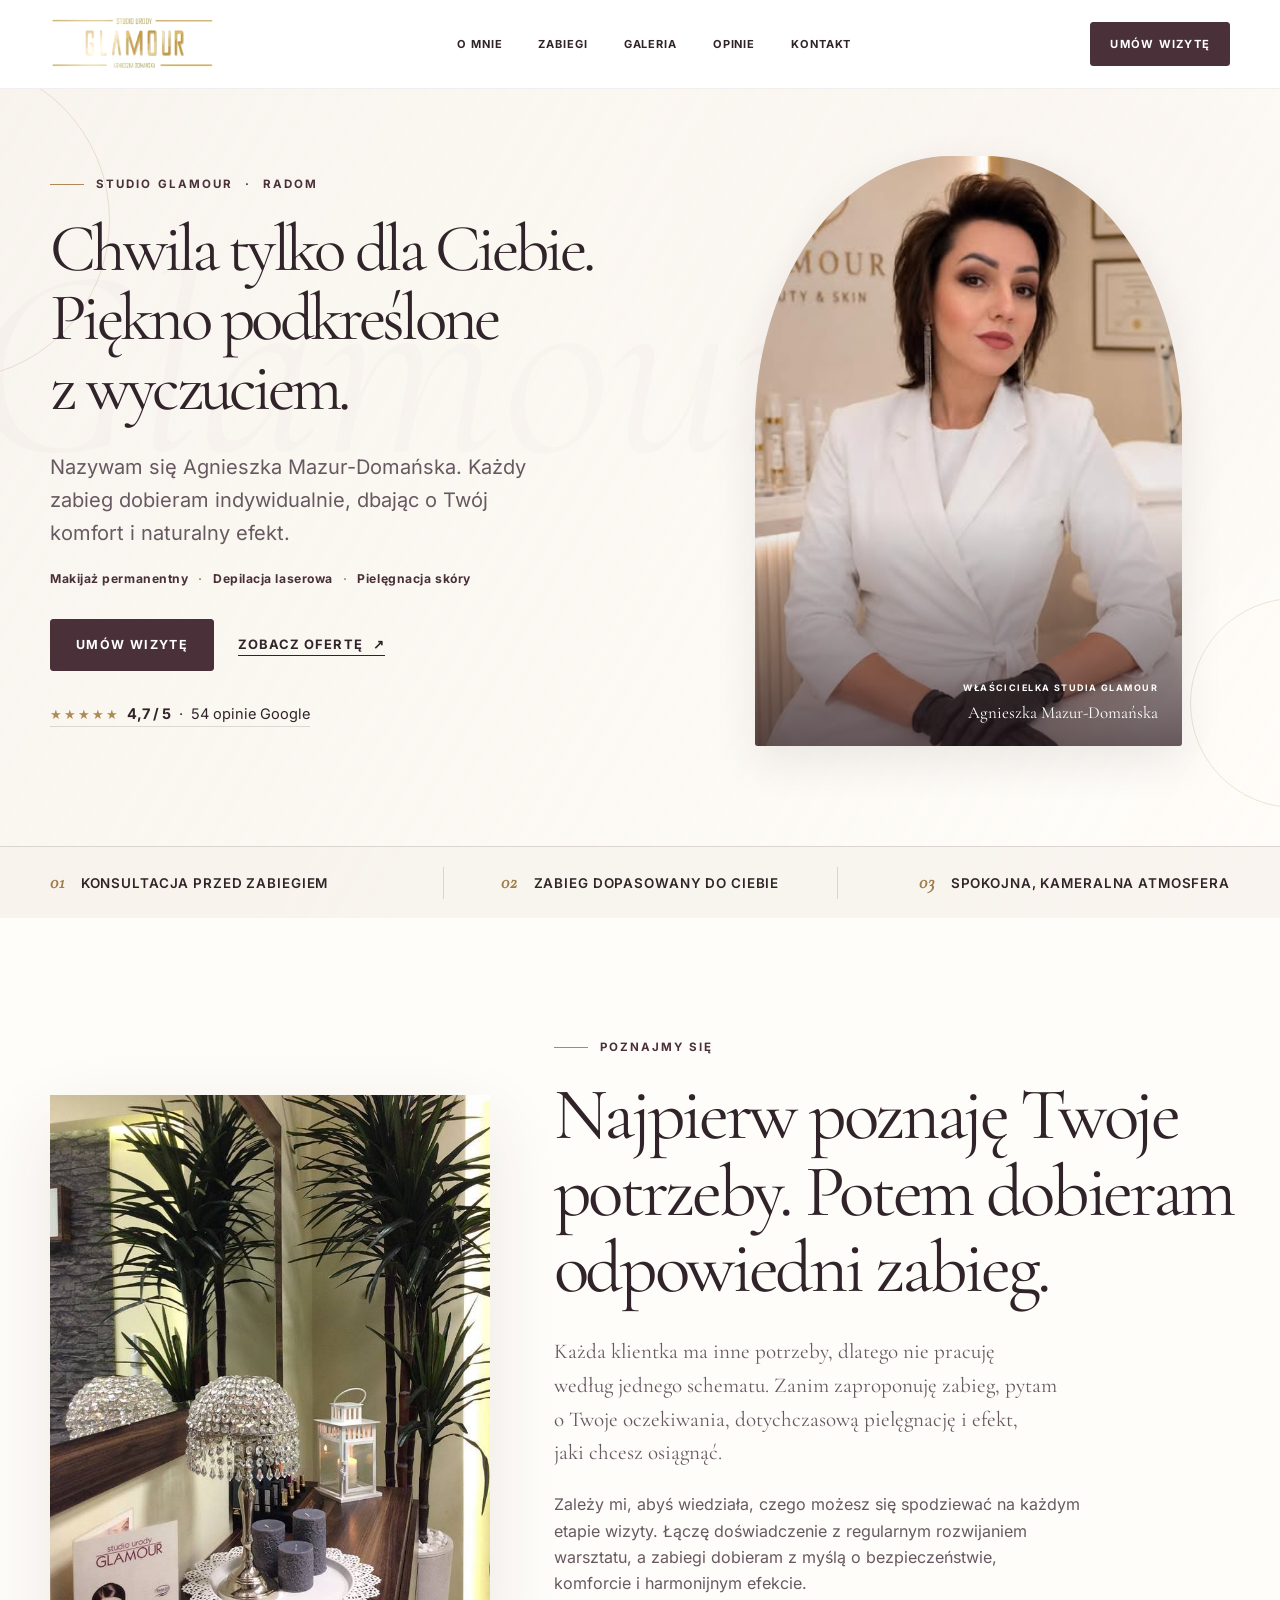
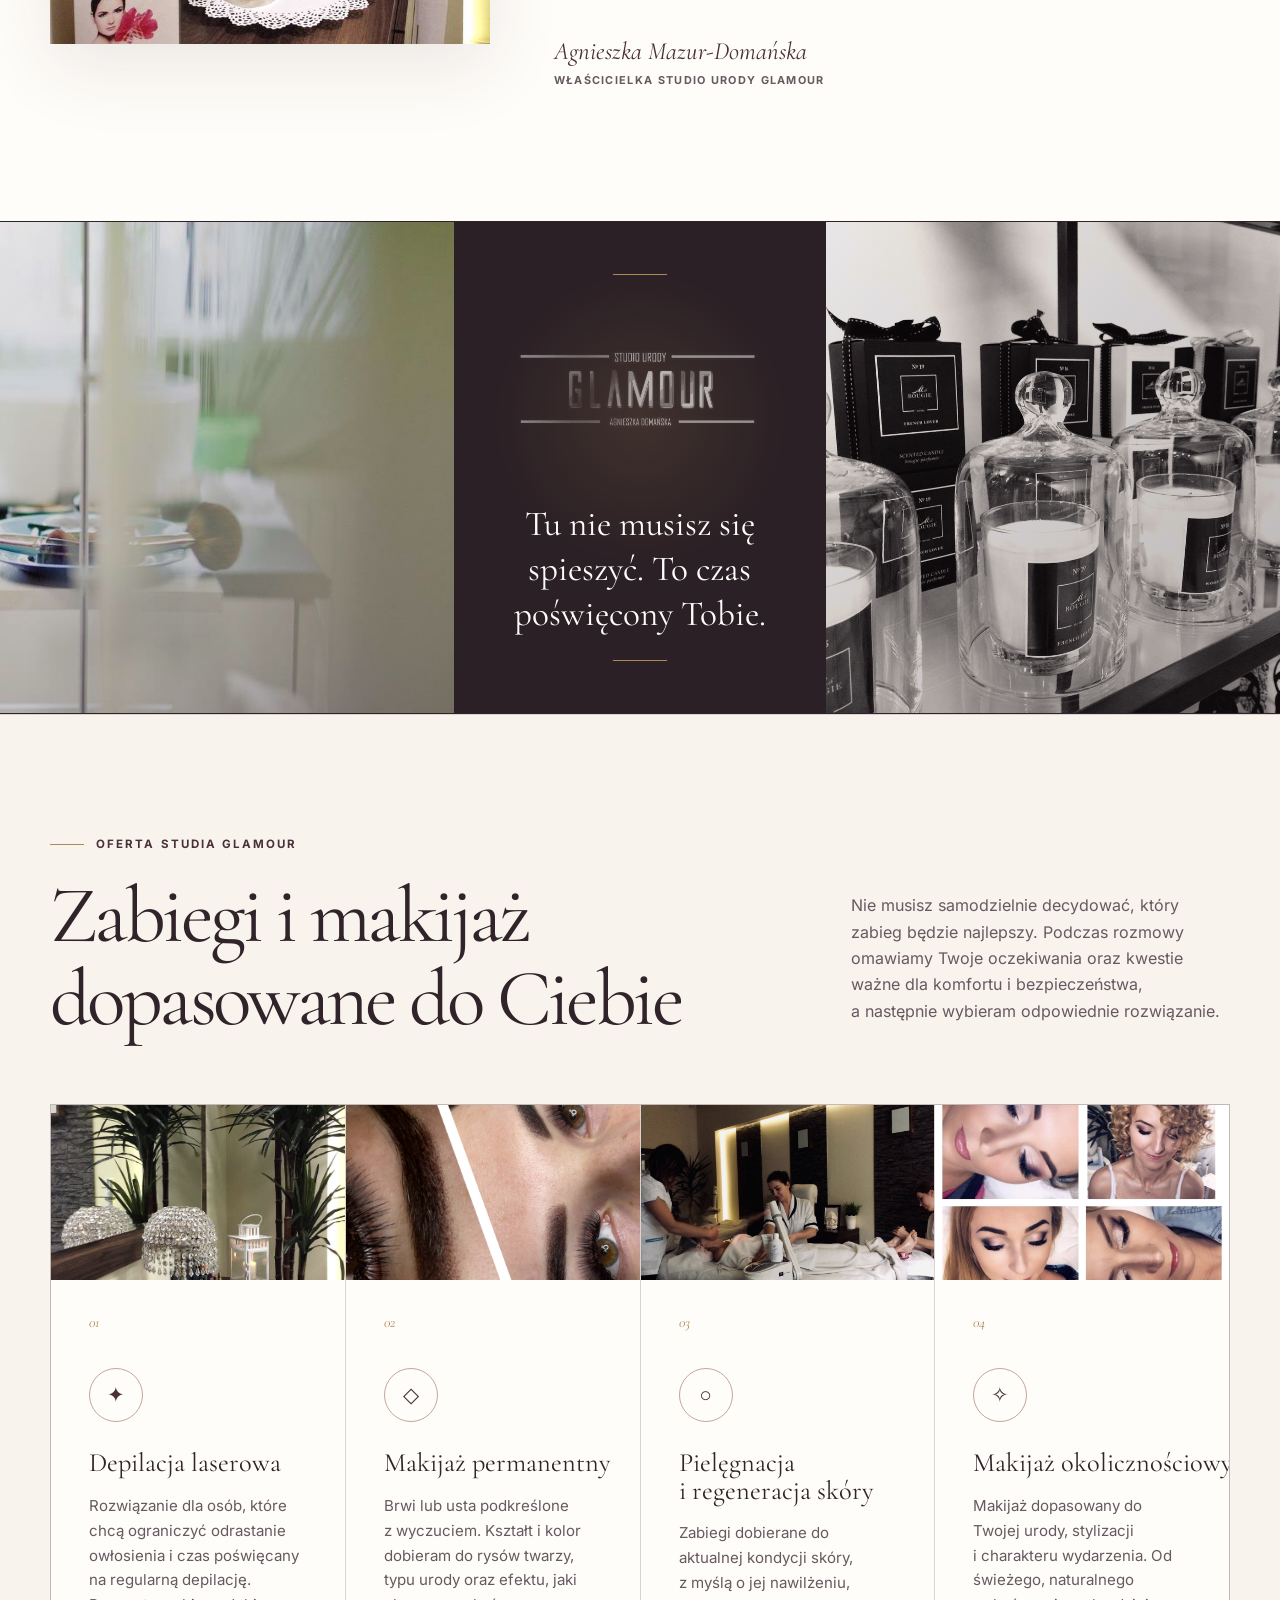
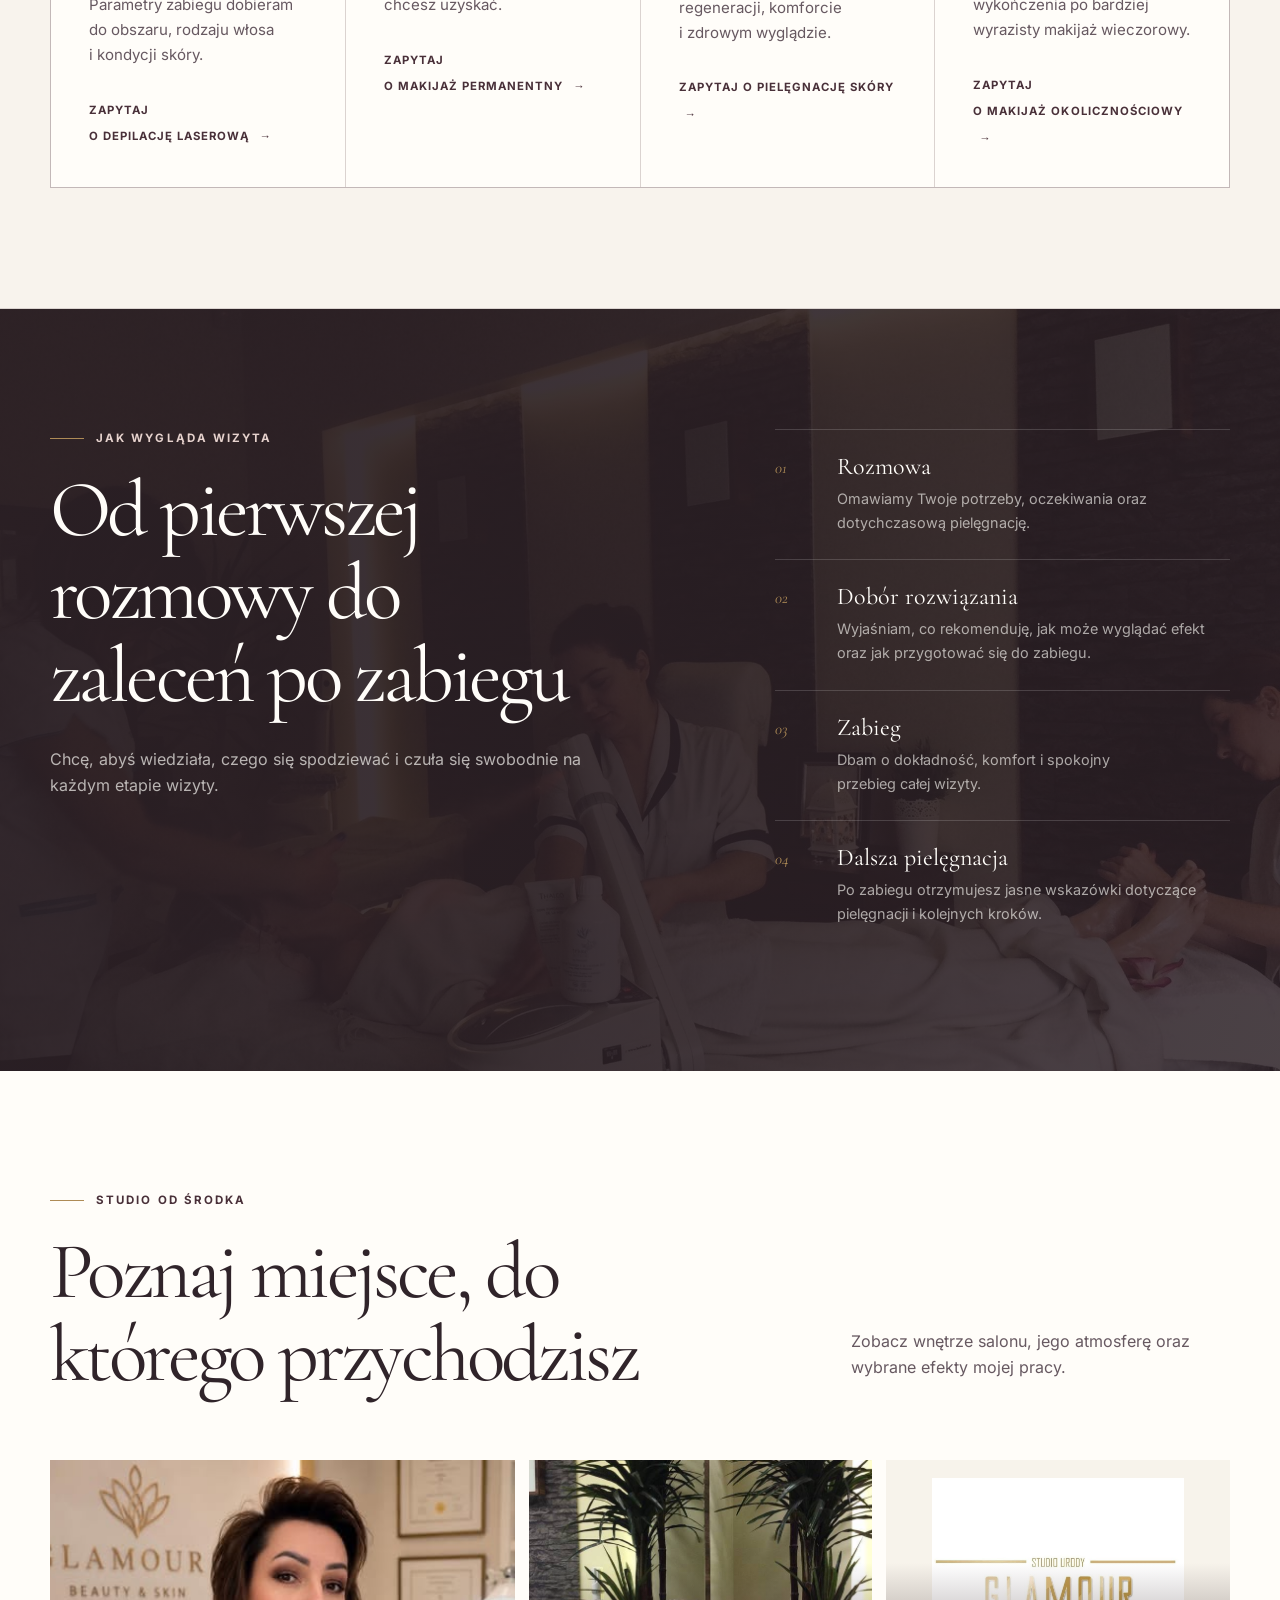
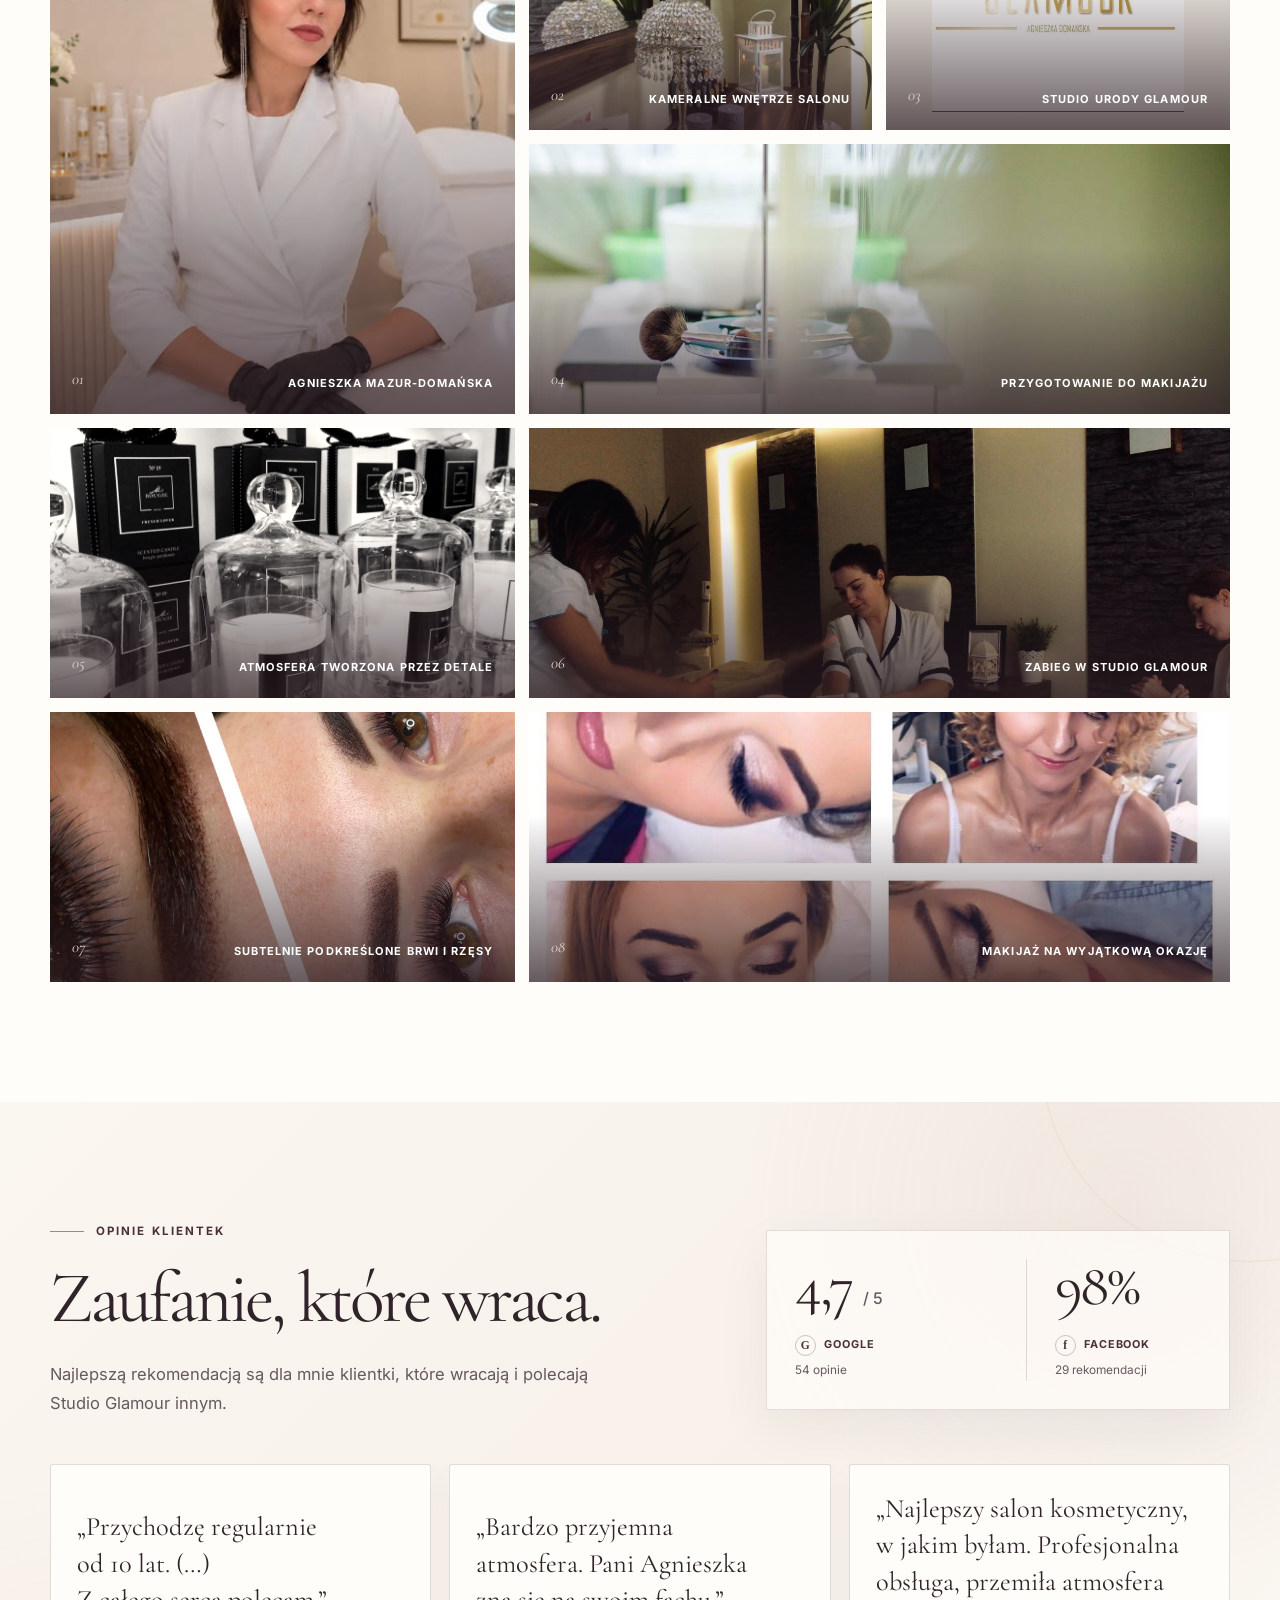
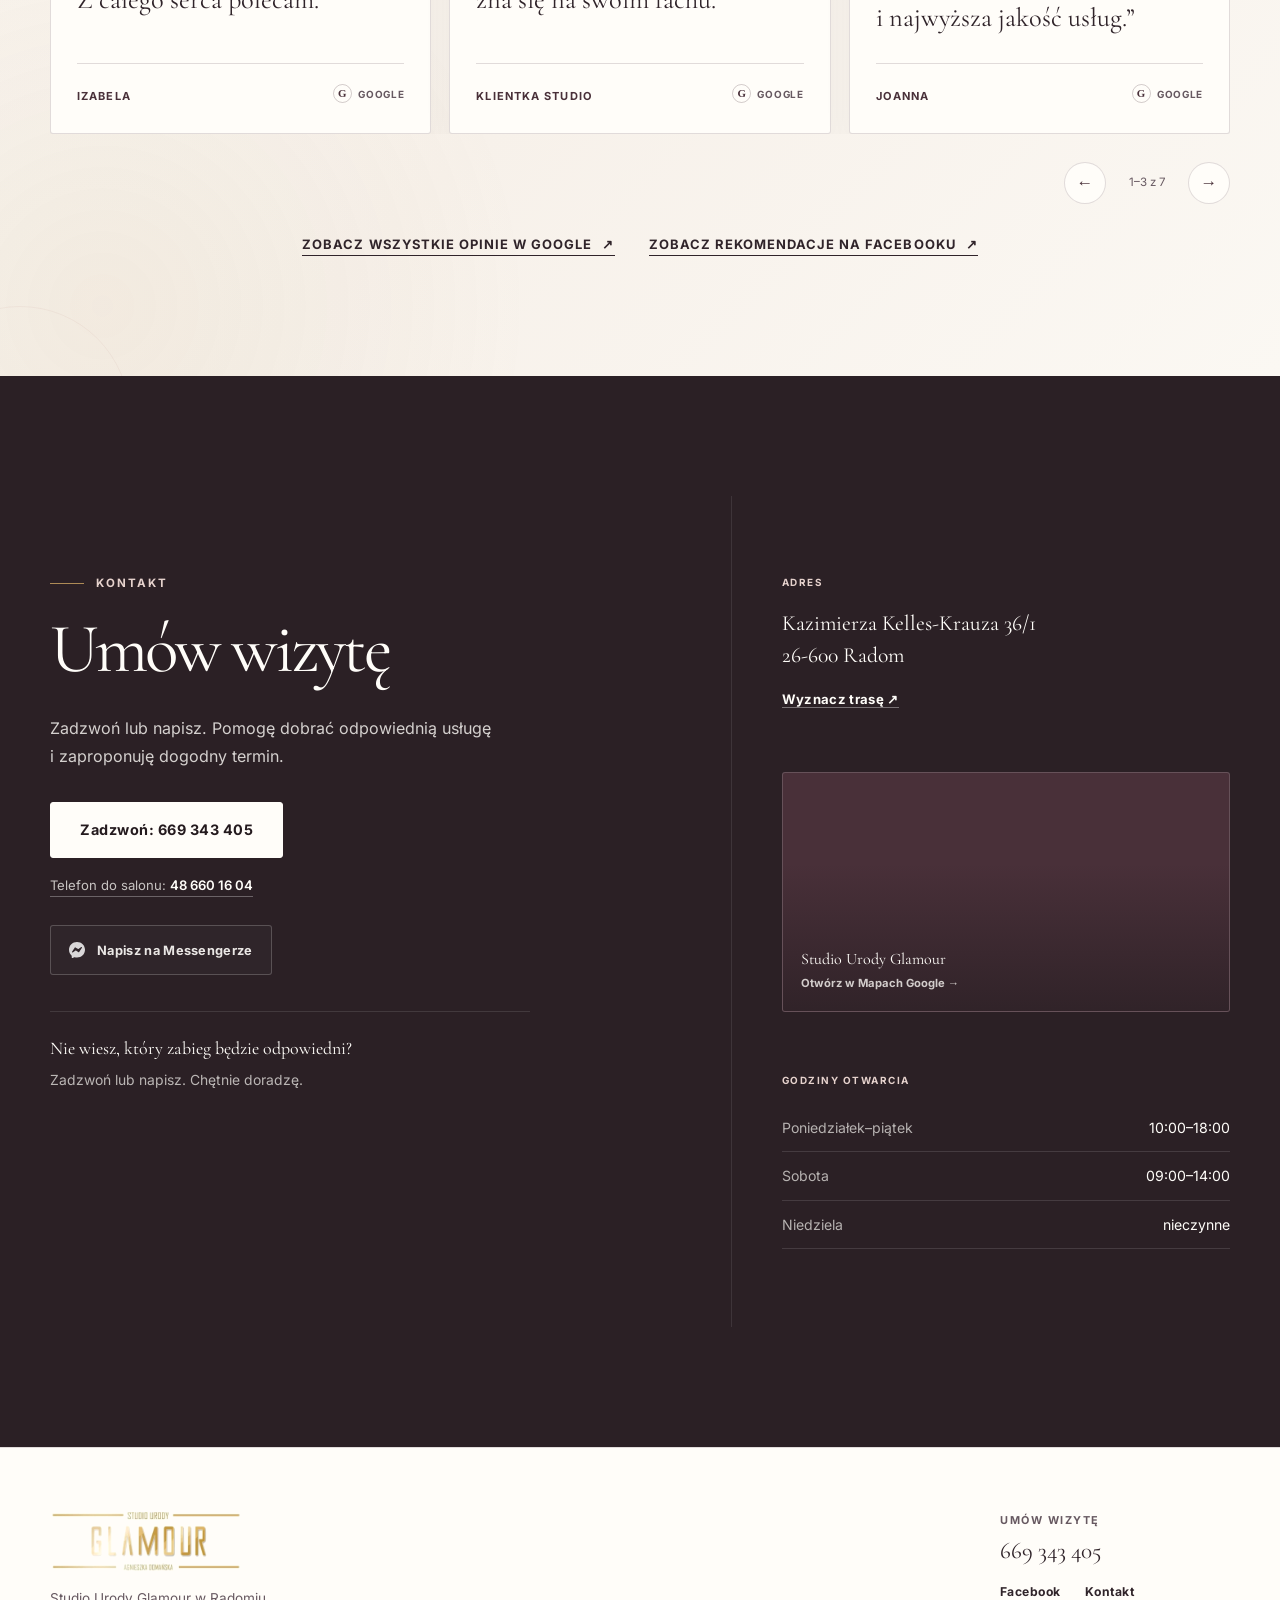
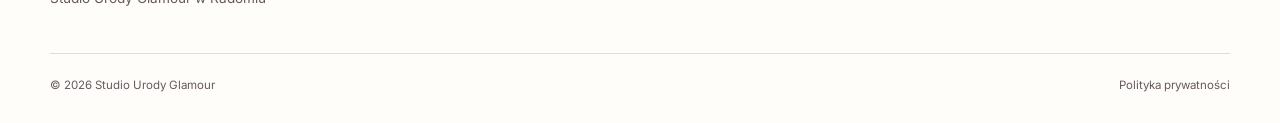
==== index.html @ 035efa6b "Polish hero strip typography" ====
<!DOCTYPE html>
<html lang="pl">
  <head>
    <meta charset="utf-8">
    <meta name="viewport" content="width=device-width, initial-scale=1">
    <meta name="robots" content="noindex, nofollow, noarchive">
    <meta name="theme-color" content="#2f2329">
    <meta
      name="description"
      content="Studio Urody Glamour w Radomiu. Makijaż permanentny, depilacja laserowa, pielęgnacja skóry i makijaż okolicznościowy. Zadzwoń i umów wizytę."
    >
    <meta property="og:type" content="website">
    <meta property="og:locale" content="pl_PL">
    <meta property="og:title" content="Studio Urody Glamour Radom | Agnieszka Mazur-Domańska">
    <meta
      property="og:description"
      content="Studio Urody Glamour w Radomiu. Zabiegi i makijaż dopasowane do Ciebie."
    >
    <title>Studio Urody Glamour Radom | Agnieszka Mazur-Domańska</title>
    <link rel="stylesheet" href="styles.css?v=20260721-18">
    <link rel="manifest" href="site.webmanifest">
    <script type="application/ld+json">
      {
        "@context": "https://schema.org",
        "@type": "BeautySalon",
        "name": "Studio Urody Glamour Agnieszka Mazur-Domańska",
        "description": "Studio urody w Radomiu oferujące depilację laserową, makijaż permanentny, pielęgnację skóry i makijaż okolicznościowy.",
        "address": {
          "@type": "PostalAddress",
          "streetAddress": "Kazimierza Kelles-Krauza 36/1",
          "postalCode": "26-600",
          "addressLocality": "Radom",
          "addressCountry": "PL"
        },
        "telephone": ["+48 669 343 405", "+48 48 660 16 04"],
        "sameAs": [
          "https://www.facebook.com/p/Studio-urody-Glamour-Agnieszka-Doma%C5%84ska-100055386054228/"
        ],
        "openingHoursSpecification": [
          {
            "@type": "OpeningHoursSpecification",
            "dayOfWeek": ["Monday", "Tuesday", "Wednesday", "Thursday", "Friday"],
            "opens": "10:00",
            "closes": "18:00"
          },
          {
            "@type": "OpeningHoursSpecification",
            "dayOfWeek": "Saturday",
            "opens": "09:00",
            "closes": "14:00"
          }
        ]
      }
    </script>
  </head>
  <body>
    <a class="skip-link" href="#main">Przejdź do treści</a>

    <header class="site-header" data-header>
      <div class="container header-inner">
        <a class="brand" href="#start" aria-label="Studio Urody Glamour — strona główna">
          <span class="brand-logo-crop" aria-hidden="true">
            <img
              src="assets/studio-glamour-logo.jpg"
              alt=""
              width="960"
              height="893"
            >
          </span>
        </a>

        <button
          class="nav-toggle"
          type="button"
          aria-expanded="false"
          aria-controls="main-nav"
          aria-label="Otwórz menu"
          data-nav-toggle
        >
          <span></span><span></span><span></span>
        </button>

        <nav class="main-nav" id="main-nav" aria-label="Główna nawigacja" data-nav>
          <a href="#o-mnie">O mnie</a>
          <a href="#zabiegi">Zabiegi</a>
          <a href="#galeria">Galeria</a>
          <a href="#opinie">Opinie</a>
          <a href="#kontakt">Kontakt</a>
        </nav>

        <a class="button button-small header-cta" href="#kontakt">Umów wizytę</a>
      </div>
    </header>

    <main id="main">
      <section class="hero" id="start" aria-labelledby="hero-title">
        <div class="hero-orb hero-orb-one" aria-hidden="true"></div>
        <div class="hero-orb hero-orb-two" aria-hidden="true"></div>
        <span class="hero-watermark" aria-hidden="true">Glamour</span>
        <div class="container hero-grid">
          <div class="hero-copy" data-reveal>
            <p class="eyebrow">Studio Glamour <span aria-hidden="true">·</span> Radom</p>
            <h1 id="hero-title">
              <span class="hero-title-first">Chwila tylko dla&nbsp;Ciebie.</span>
              <span>Piękno podkreślone <span class="hero-title-tail">z&nbsp;wyczuciem.</span></span>
            </h1>
            <p class="hero-lead">
              Nazywam się Agnieszka Mazur-Domańska. Każdy zabieg dobieram
              indywidualnie, dbając o Twój komfort i naturalny efekt.
            </p>
            <p class="hero-specialties">
              Makijaż&nbsp;permanentny <span aria-hidden="true">·</span>
              Depilacja&nbsp;laserowa <span aria-hidden="true">·</span>
              Pielęgnacja&nbsp;skóry
            </p>
            <div class="hero-actions">
              <a class="button" href="#kontakt">Umów wizytę</a>
              <a class="text-link" href="#zabiegi">Zobacz ofertę <span aria-hidden="true">↗</span></a>
            </div>
            <div class="hero-note">
              <a class="hero-reviews-link" href="#opinie">
                <span class="rating-stars" role="img" aria-label="Ocena 4,7 na 5">★★★★★</span>
                <strong>4,7 / 5</strong><span aria-hidden="true">·</span><span>54 opinie Google</span>
              </a>
            </div>
          </div>

          <div class="hero-media" data-reveal>
            <figure class="hero-portrait real-photo">
              <img
                src="assets/agnieszka-mazur-domanska.jpg"
                alt="Agnieszka Mazur-Domańska w Studio Urody Glamour"
                width="526"
                height="526"
                fetchpriority="high"
              >
              <figcaption>
                <span>Właścicielka Studia Glamour</span>
                Agnieszka Mazur-Domańska
              </figcaption>
            </figure>
          </div>
        </div>
        <div class="hero-strip">
          <div class="container strip-grid">
            <p><span>01</span> Konsultacja przed zabiegiem</p>
            <p><span>02</span> Zabieg dopasowany do Ciebie</p>
            <p><span>03</span> Spokojna, kameralna atmosfera</p>
          </div>
        </div>
      </section>

      <section class="about section" id="o-mnie" aria-labelledby="about-title">
        <div class="container about-grid">
          <div class="about-visual" data-reveal>
            <figure class="about-card real-photo">
              <img
                src="assets/wnetrze-salonu.jpg"
                alt="Kameralne wnętrze Studio Urody Glamour w Radomiu"
                width="695"
                height="960"
                loading="lazy"
              >
            </figure>
          </div>

          <div class="about-copy" data-reveal>
            <p class="eyebrow">Poznajmy się</p>
            <h2 id="about-title">
              Najpierw poznaję Twoje potrzeby. Potem dobieram odpowiedni zabieg.
            </h2>
            <p class="lead-copy">
              Każda klientka ma inne potrzeby, dlatego nie pracuję według jednego
              schematu. Zanim zaproponuję zabieg, pytam o Twoje oczekiwania,
              dotychczasową pielęgnację i efekt, jaki chcesz osiągnąć.
            </p>
            <p>
              Zależy mi, abyś wiedziała, czego możesz się spodziewać na każdym etapie
              wizyty. Łączę doświadczenie z regularnym rozwijaniem warsztatu, a
              zabiegi dobieram z myślą o bezpieczeństwie, komforcie i harmonijnym
              efekcie.
            </p>
            <p class="signature">Agnieszka Mazur-Domańska</p>
            <p class="signature-role">właścicielka Studio Urody Glamour</p>
          </div>
        </div>
      </section>

      <section class="brand-moment" aria-label="Atmosfera Studio Urody Glamour">
        <div class="brand-moment-image" aria-hidden="true">
          <img src="assets/akcesoria-makijazowe.png" alt="" width="1000" height="564" loading="lazy">
        </div>
        <div class="brand-moment-copy" data-reveal>
          <span class="brand-moment-logo">
            <img
              src="assets/studio-glamour-logo.jpg"
              alt="Studio Urody Glamour Agnieszka Domańska"
              width="960"
              height="893"
              loading="lazy"
            >
          </span>
          <p>Tu nie musisz się spieszyć. To czas poświęcony Tobie.</p>
        </div>
        <div class="brand-moment-image brand-moment-image-dark" aria-hidden="true">
          <img src="assets/detale-swiece.jpg" alt="" width="960" height="960" loading="lazy">
        </div>
      </section>

      <section class="services section" id="zabiegi" aria-labelledby="services-title">
        <div class="container">
          <div class="section-heading" data-reveal>
            <div>
              <p class="eyebrow">Oferta Studia Glamour</p>
              <h2 id="services-title">Zabiegi i makijaż dopasowane do Ciebie</h2>
            </div>
            <p>
              Nie musisz samodzielnie decydować, który zabieg będzie najlepszy.
              Podczas rozmowy omawiamy Twoje oczekiwania oraz kwestie ważne dla
              komfortu i bezpieczeństwa, a następnie wybieram odpowiednie rozwiązanie.
            </p>
          </div>

          <div class="service-grid">
            <article class="service-card" data-reveal>
              <figure class="service-photo">
                <img
                  src="assets/wnetrze-salonu.jpg"
                  alt="Wnętrze Studio Urody Glamour"
                  width="695"
                  height="960"
                  loading="lazy"
                >
              </figure>
              <span class="service-number">01</span>
              <div class="service-icon" aria-hidden="true">✦</div>
              <h3>Depilacja laserowa</h3>
              <p>
                Rozwiązanie dla osób, które chcą ograniczyć odrastanie owłosienia
                i czas poświęcany na regularną depilację. Parametry zabiegu dobieram
                do obszaru, rodzaju włosa i kondycji skóry.
              </p>
              <a href="#kontakt" aria-label="Zapytaj o depilację laserową">Zapytaj o depilację laserową <span aria-hidden="true">→</span></a>
            </article>

            <article class="service-card" data-reveal>
              <figure class="service-photo">
                <img
                  src="assets/efekt-brwi-rzesy.jpg"
                  alt="Subtelnie podkreślone brwi i rzęsy"
                  width="1571"
                  height="1606"
                  loading="lazy"
                >
              </figure>
              <span class="service-number">02</span>
              <div class="service-icon" aria-hidden="true">◇</div>
              <h3>Makijaż permanentny</h3>
              <p>
                Brwi lub usta podkreślone z wyczuciem. Kształt i kolor dobieram do
                rysów twarzy, typu urody oraz efektu, jaki chcesz uzyskać.
              </p>
              <a href="#kontakt" aria-label="Zapytaj o makijaż permanentny">Zapytaj o makijaż permanentny <span aria-hidden="true">→</span></a>
            </article>

            <article class="service-card" data-reveal>
              <figure class="service-photo">
                <img
                  src="assets/salon-podczas-zabiegu.jpg"
                  alt="Zabieg pielęgnacyjny w Studio Urody Glamour"
                  width="2048"
                  height="1536"
                  loading="lazy"
                >
              </figure>
              <span class="service-number">03</span>
              <div class="service-icon" aria-hidden="true">○</div>
              <h3>Pielęgnacja i regeneracja skóry</h3>
              <p>
                Zabiegi dobierane do aktualnej kondycji skóry, z myślą o jej
                nawilżeniu, regeneracji, komforcie i zdrowym wyglądzie.
              </p>
              <a href="#kontakt" aria-label="Zapytaj o pielęgnację i regenerację skóry">Zapytaj o pielęgnację skóry <span aria-hidden="true">→</span></a>
            </article>

            <article class="service-card" data-reveal>
              <figure class="service-photo">
                <img
                  src="assets/makijaz-okolicznosciowy.jpg"
                  alt="Przykłady makijażu okolicznościowego"
                  width="1080"
                  height="1006"
                  loading="lazy"
                >
              </figure>
              <span class="service-number">04</span>
              <div class="service-icon" aria-hidden="true">✧</div>
              <h3>Makijaż okolicznościowy</h3>
              <p>
                Makijaż dopasowany do Twojej urody, stylizacji i charakteru wydarzenia.
                Od świeżego, naturalnego wykończenia po bardziej wyrazisty makijaż wieczorowy.
              </p>
              <a href="#kontakt" aria-label="Zapytaj o makijaż okolicznościowy">Zapytaj o makijaż okolicznościowy <span aria-hidden="true">→</span></a>
            </article>
          </div>
        </div>
      </section>

      <section class="values section" aria-labelledby="values-title">
        <div class="container values-grid">
          <div class="values-intro" data-reveal>
            <p class="eyebrow eyebrow-light">Jak wygląda wizyta</p>
            <h2 id="values-title">Od pierwszej rozmowy do zaleceń po zabiegu</h2>
            <p>
              Chcę, abyś wiedziała, czego się spodziewać i czuła się swobodnie
              na każdym etapie wizyty.
            </p>
          </div>

          <ol class="values-list">
            <li data-reveal>
              <span>01</span>
              <div><h3>Rozmowa</h3><p>Omawiamy Twoje potrzeby, oczekiwania oraz dotychczasową pielęgnację.</p></div>
            </li>
            <li data-reveal>
              <span>02</span>
              <div><h3>Dobór rozwiązania</h3><p>Wyjaśniam, co rekomenduję, jak może wyglądać efekt oraz jak przygotować się do zabiegu.</p></div>
            </li>
            <li data-reveal>
              <span>03</span>
              <div><h3>Zabieg</h3><p>Dbam o dokładność, komfort i spokojny przebieg całej wizyty.</p></div>
            </li>
            <li data-reveal>
              <span>04</span>
              <div><h3>Dalsza pielęgnacja</h3><p>Po zabiegu otrzymujesz jasne wskazówki dotyczące pielęgnacji i kolejnych kroków.</p></div>
            </li>
          </ol>
        </div>
      </section>

      <section class="gallery section" id="galeria" aria-labelledby="gallery-title">
        <div class="container">
          <div class="section-heading gallery-heading" data-reveal>
            <div>
              <p class="eyebrow">Studio od środka</p>
              <h2 id="gallery-title">Poznaj miejsce, do którego przychodzisz</h2>
            </div>
            <p>
              Zobacz wnętrze salonu, jego atmosferę oraz wybrane efekty mojej pracy.
            </p>
          </div>

          <div class="gallery-grid">
            <figure class="gallery-item gallery-item-tall" data-reveal>
              <img
                src="assets/agnieszka-mazur-domanska.jpg"
                alt="Agnieszka Mazur-Domańska w eleganckim wnętrzu salonu"
                width="526"
                height="526"
                loading="lazy"
              >
              <figcaption><span>01</span><p>Agnieszka Mazur-Domańska</p></figcaption>
            </figure>
            <figure class="gallery-item" data-reveal>
              <img
                src="assets/wnetrze-salonu.jpg"
                alt="Dekoracje i rośliny we wnętrzu Studio Urody Glamour"
                width="695"
                height="960"
                loading="lazy"
              >
              <figcaption><span>02</span><p>Kameralne wnętrze salonu</p></figcaption>
            </figure>
            <figure class="gallery-item gallery-item-logo" data-reveal>
              <img
                src="assets/studio-glamour-logo.jpg"
                alt="Znak Studio Urody Glamour Agnieszka Domańska"
                width="960"
                height="893"
                loading="lazy"
              >
              <figcaption><span>03</span><p>Studio Urody Glamour</p></figcaption>
            </figure>
            <figure class="gallery-item gallery-item-wide" data-reveal>
              <img
                src="assets/akcesoria-makijazowe.png"
                alt="Pędzle i akcesoria do makijażu w lustrzanym odbiciu"
                width="1000"
                height="564"
                loading="lazy"
              >
              <figcaption><span>04</span><p>Przygotowanie do makijażu</p></figcaption>
            </figure>
            <figure class="gallery-item gallery-item-dark" data-reveal>
              <img
                src="assets/detale-swiece.jpg"
                alt="Dekoracyjne świece tworzące atmosferę salonu"
                width="960"
                height="960"
                loading="lazy"
              >
              <figcaption><span>05</span><p>Atmosfera tworzona przez detale</p></figcaption>
            </figure>
            <figure class="gallery-item gallery-item-work" data-reveal>
              <img
                src="assets/salon-podczas-zabiegu.jpg"
                alt="Praca w Studio Urody Glamour"
                width="2048"
                height="1536"
                loading="lazy"
              >
              <figcaption><span>06</span><p>Zabieg w Studio Glamour</p></figcaption>
            </figure>
            <figure class="gallery-item gallery-item-result" data-reveal>
              <img
                src="assets/efekt-brwi-rzesy.jpg"
                alt="Efekt stylizacji brwi i rzęs wykonanej w salonie"
                width="1571"
                height="1606"
                loading="lazy"
              >
              <figcaption><span>07</span><p>Subtelnie podkreślone brwi i rzęsy</p></figcaption>
            </figure>
            <figure class="gallery-item gallery-item-makeup" data-reveal>
              <img
                src="assets/makijaz-okolicznosciowy.jpg"
                alt="Makijaże okolicznościowe wykonane w Studio Urody Glamour"
                width="1080"
                height="1006"
                loading="lazy"
              >
              <figcaption><span>08</span><p>Makijaż na wyjątkową okazję</p></figcaption>
            </figure>
          </div>
        </div>
      </section>

      <section class="reviews section" id="opinie" aria-labelledby="reviews-title">
        <div class="container">
          <div class="reviews-header" data-reveal>
            <div class="reviews-copy">
              <p class="eyebrow">Opinie klientek</p>
              <h2 id="reviews-title">Zaufanie, które wraca.</h2>
              <p class="reviews-intro">
                Najlepszą rekomendacją są dla mnie klientki, które wracają
                i polecają Studio Glamour innym.
              </p>
            </div>
            <div class="reviews-scores" role="group" aria-label="Oceny Studia Urody Glamour">
              <div class="reviews-score" data-review-source="google">
                <strong><span data-review-rating>4,7</span> <small>/ 5</small></strong>
                <div class="reviews-score-details">
                  <span class="reviews-platform">
                    <span class="reviews-platform-mark" aria-hidden="true">G</span>
                    Google
                  </span>
                  <p><span data-review-count>54</span> opinie</p>
                </div>
              </div>
              <div class="reviews-score reviews-score-facebook" data-review-source="facebook">
                <strong data-review-rating>98%</strong>
                <div class="reviews-score-details">
                  <span class="reviews-platform">
                    <span class="reviews-platform-mark" aria-hidden="true">f</span>
                    Facebook
                  </span>
                  <p><span data-review-count>29</span> rekomendacji</p>
                </div>
              </div>
            </div>
          </div>

          <div class="reviews-carousel" data-reviews-carousel>
            <div
              class="review-grid"
              data-review-track
              tabindex="0"
              aria-label="Opinie klientek — przewijana lista"
            >
              <figure class="review-card review-card-google" data-reveal>
                <blockquote>
                  „Przychodzę regularnie od 10 lat. (…) Z całego serca polecam.”
                </blockquote>
                <figcaption>
                  <span class="review-author"><strong>Izabela</strong></span>
                  <span class="review-card-source"><span aria-hidden="true">G</span> Google</span>
                </figcaption>
              </figure>
              <figure class="review-card review-card-google" data-reveal>
                <blockquote>
                  „Bardzo przyjemna atmosfera. Pani Agnieszka zna się na swoim fachu.”
                </blockquote>
                <figcaption>
                  <span class="review-author"><strong>Klientka Studio</strong></span>
                  <span class="review-card-source"><span aria-hidden="true">G</span> Google</span>
                </figcaption>
              </figure>
              <figure class="review-card review-card-google" data-reveal>
                <blockquote>
                  „Najlepszy salon kosmetyczny, w jakim byłam. Profesjonalna obsługa,
                  przemiła atmosfera i najwyższa jakość usług.”
                </blockquote>
                <figcaption>
                  <span class="review-author"><strong>Joanna</strong></span>
                  <span class="review-card-source"><span aria-hidden="true">G</span> Google</span>
                </figcaption>
              </figure>
              <figure class="review-card review-card-google" data-reveal>
                <blockquote>
                  „Zabiegi, masaże… zawsze pełen profesjonalizm. A moje brwi permanentne
                  to już mistrzostwo świata.”
                </blockquote>
                <figcaption>
                  <span class="review-author"><strong>Ilona</strong></span>
                  <span class="review-card-source"><span aria-hidden="true">G</span> Google</span>
                </figcaption>
              </figure>
              <figure class="review-card review-card-facebook" data-reveal>
                <blockquote>
                  „Pani Agnieszka jest ciepłą, przemiłą i fantastyczną osobą.”
                </blockquote>
                <figcaption>
                  <span class="review-author"><strong>Klaudia</strong></span>
                  <span class="review-card-source"><span aria-hidden="true">f</span> Facebook</span>
                </figcaption>
              </figure>
              <figure class="review-card review-card-facebook" data-reveal>
                <blockquote>
                  „W jej gabinecie można zrelaksować się i wypocząć.”
                </blockquote>
                <figcaption>
                  <span class="review-author"><strong>Patrycja</strong></span>
                  <span class="review-card-source"><span aria-hidden="true">f</span> Facebook</span>
                </figcaption>
              </figure>
              <figure class="review-card review-card-facebook" data-reveal>
                <blockquote>
                  „Profesjonalizm na najwyższym poziomie. Jestem mega zadowolona
                  z makijażu.”
                </blockquote>
                <figcaption>
                  <span class="review-author"><strong>Monika</strong></span>
                  <span class="review-card-source"><span aria-hidden="true">f</span> Facebook</span>
                </figcaption>
              </figure>
            </div>

            <div class="reviews-controls" role="group" aria-label="Sterowanie opiniami">
              <button type="button" data-review-prev aria-label="Poprzednia opinia">←</button>
              <p data-review-status aria-live="polite">1 z 7</p>
              <button type="button" data-review-next aria-label="Następna opinia">→</button>
            </div>
          </div>

          <div class="reviews-links" data-reveal>
            <a
              class="text-link"
              href="https://www.google.com/maps/search/?api=1&amp;query=Studio%20Urody%20Glamour%20Radom%20Agnieszka%20Doma%C5%84ska%20Salon%20Kosmetyczny"
              target="_blank"
              rel="noopener noreferrer"
            >Zobacz wszystkie opinie w Google <span aria-hidden="true">↗</span></a>
            <a
              class="text-link text-link-facebook"
              href="https://www.facebook.com/profile.php?id=100055386054228&amp;sk=reviews"
              target="_blank"
              rel="noopener noreferrer"
            >Zobacz rekomendacje na Facebooku <span aria-hidden="true">↗</span></a>
          </div>
        </div>
      </section>

      <section class="contact section" id="kontakt" aria-labelledby="contact-title">
        <div class="container contact-shell">
          <div class="contact-copy" data-reveal>
            <p class="eyebrow eyebrow-light">Kontakt</p>
            <h2 id="contact-title">Umów wizytę</h2>
            <p>
              Zadzwoń lub napisz. Pomogę dobrać odpowiednią usługę
              i zaproponuję dogodny termin.
            </p>
            <div class="contact-actions">
              <a class="button button-light" href="tel:+48669343405">Zadzwoń:&nbsp;669&nbsp;343&nbsp;405</a>
            </div>
            <a class="contact-secondary-phone" href="tel:+48486601604">
              Telefon&nbsp;do&nbsp;salonu:&nbsp;<strong>48&nbsp;660&nbsp;16&nbsp;04</strong>
            </a>
            <a
              class="messenger-button"
              href="https://m.me/100055386054228"
              target="_blank"
              rel="noopener noreferrer"
            >
              <img src="assets/messenger.svg" alt="" width="16" height="16">
              Napisz na Messengerze
            </a>
            <div class="contact-guidance">
              <strong>Nie wiesz, który zabieg będzie odpowiedni?</strong>
              <p>Zadzwoń lub napisz. Chętnie doradzę.</p>
            </div>
          </div>

          <div class="contact-details" data-reveal>
            <div class="detail-group">
              <span>Adres</span>
              <address>
                Kazimierza Kelles-Krauza 36/1<br>
                26-600 Radom
              </address>
              <a
                href="https://www.google.com/maps/search/?api=1&amp;query=Studio%20Urody%20Glamour%20Radom%20Agnieszka%20Doma%C5%84ska%20Salon%20Kosmetyczny"
                target="_blank"
                rel="noopener noreferrer"
              >Wyznacz trasę <span aria-hidden="true">↗</span></a>
            </div>
            <div class="contact-map-preview">
              <iframe
                title="Podgląd lokalizacji Studio Urody Glamour"
                src="https://www.google.com/maps?q=51.402819%2C21.1624174&amp;z=17&amp;iwloc=near&amp;output=embed"
                width="600"
                height="240"
                loading="lazy"
                referrerpolicy="strict-origin-when-cross-origin"
                tabindex="-1"
                aria-hidden="true"
              ></iframe>
              <a
                class="contact-map-link"
                href="https://www.google.com/maps/search/?api=1&amp;query=Studio%20Urody%20Glamour%20Radom%20Agnieszka%20Doma%C5%84ska%20Salon%20Kosmetyczny"
                target="_blank"
                rel="noopener noreferrer"
                aria-label="Otwórz lokalizację Studio Urody Glamour w Mapach Google"
              >
                <span>
                  <strong>Studio Urody Glamour</strong>
                  <small>Otwórz w Mapach Google <span aria-hidden="true">→</span></small>
                </span>
              </a>
            </div>
            <div class="detail-group">
              <span>Godziny otwarcia</span>
              <dl class="opening-hours">
                <div><dt>Poniedziałek–piątek</dt><dd>10:00–18:00</dd></div>
                <div><dt>Sobota</dt><dd>09:00–14:00</dd></div>
                <div><dt>Niedziela</dt><dd>nieczynne</dd></div>
              </dl>
            </div>
          </div>
        </div>
      </section>
    </main>

    <footer class="site-footer">
      <div class="container">
        <div class="footer-main">
          <div class="footer-brand">
            <a class="brand brand-footer" href="#start" aria-label="Wróć na początek strony">
              <span class="brand-logo-crop" aria-hidden="true">
                <img
                  src="assets/studio-glamour-logo.jpg"
                  alt=""
                  width="960"
                  height="893"
                  loading="lazy"
                >
              </span>
            </a>
            <p>Studio Urody Glamour w Radomiu</p>
          </div>

          <div class="footer-contact">
            <span class="footer-label">Umów wizytę</span>
            <a class="footer-phone" href="tel:+48669343405">669&nbsp;343&nbsp;405</a>
            <nav class="footer-links" aria-label="Linki w stopce">
              <a
                href="https://www.facebook.com/p/Studio-urody-Glamour-Agnieszka-Doma%C5%84ska-100055386054228/"
                target="_blank"
                rel="noopener noreferrer"
              >Facebook</a>
              <a href="#kontakt">Kontakt</a>
            </nav>
          </div>
        </div>

        <div class="footer-bottom">
          <p class="copyright">© <span data-year></span> Studio Urody Glamour</p>
          <a href="polityka-prywatnosci.html">Polityka prywatności</a>
        </div>
      </div>
    </footer>

    <nav class="mobile-contact" aria-label="Szybki kontakt">
      <a href="tel:+48669343405">Zadzwoń</a>
      <a href="https://m.me/100055386054228" target="_blank" rel="noopener noreferrer">Messenger</a>
    </nav>

    <script src="script.js?v=20260721-4" defer></script>
  </body>
</html>
---- styles.css ----
@font-face {
  font-family: "Cormorant Garamond";
  font-style: normal;
  font-weight: 400;
  font-display: swap;
  src: url("assets/fonts/cormorant-garamond-400-latin-ext.woff2") format("woff2");
  unicode-range: U+0100-024F, U+1E00-1EFF, U+20A0-20AB, U+2C60-2C7F, U+A720-A7FF;
}

@font-face {
  font-family: "Cormorant Garamond";
  font-style: normal;
  font-weight: 400;
  font-display: swap;
  src: url("assets/fonts/cormorant-garamond-400-latin.woff2") format("woff2");
  unicode-range: U+0000-00FF, U+2000-206F, U+20AC, U+2122, U+FEFF, U+FFFD;
}

@font-face {
  font-family: "Cormorant Garamond";
  font-style: italic;
  font-weight: 400;
  font-display: swap;
  src: url("assets/fonts/cormorant-garamond-400-italic-latin-ext.woff2") format("woff2");
  unicode-range: U+0100-024F, U+1E00-1EFF, U+20A0-20AB, U+2C60-2C7F, U+A720-A7FF;
}

@font-face {
  font-family: "Cormorant Garamond";
  font-style: italic;
  font-weight: 400;
  font-display: swap;
  src: url("assets/fonts/cormorant-garamond-400-italic-latin.woff2") format("woff2");
  unicode-range: U+0000-00FF, U+2000-206F, U+20AC, U+2122, U+FEFF, U+FFFD;
}

@font-face {
  font-family: "Inter";
  font-style: normal;
  font-weight: 400 700;
  font-display: swap;
  src: url("assets/fonts/inter-400-700-latin-ext.woff2") format("woff2");
  unicode-range: U+0100-024F, U+1E00-1EFF, U+20A0-20AB, U+2C60-2C7F, U+A720-A7FF;
}

@font-face {
  font-family: "Inter";
  font-style: normal;
  font-weight: 400 700;
  font-display: swap;
  src: url("assets/fonts/inter-400-700-latin.woff2") format("woff2");
  unicode-range: U+0000-00FF, U+2000-206F, U+20AC, U+2122, U+FEFF, U+FFFD;
}

:root {
  --ink: #30242a;
  --ink-soft: #675961;
  --wine: #493039;
  --wine-dark: #2b2025;
  --rose: #c7a49e;
  --rose-light: #e6d2cd;
  --gold: #ae8b56;
  --cream: #f8f3ed;
  --ivory: #fffdf9;
  --sand: #eee5dc;
  --white: #ffffff;
  --border: rgba(73, 48, 57, 0.16);
  --shadow: 0 24px 70px rgba(54, 35, 42, 0.13);
  --radius: 3px;
  --serif: "Cormorant Garamond", Georgia, "Times New Roman", serif;
  --sans: Inter, ui-sans-serif, -apple-system, BlinkMacSystemFont, "Segoe UI", sans-serif;
}

*,
*::before,
*::after {
  box-sizing: border-box;
}

html {
  scroll-behavior: smooth;
  scroll-padding-top: 88px;
}

body {
  margin: 0;
  color: var(--ink);
  background: var(--ivory);
  font-family: var(--sans);
  font-size: 16px;
  line-height: 1.65;
  -webkit-font-smoothing: antialiased;
}

body.nav-open {
  overflow: hidden;
}

a {
  color: inherit;
  text-decoration: none;
}

button,
a {
  -webkit-tap-highlight-color: transparent;
}

:focus-visible {
  outline: 3px solid var(--gold);
  outline-offset: 4px;
}

h1,
h2,
h3,
p {
  margin-top: 0;
}

h1,
h2,
h3 {
  font-family: var(--serif);
  font-weight: 400;
  line-height: 1.04;
  text-wrap: balance;
}

:where(
  p,
  blockquote,
  figcaption,
  address,
  dt,
  dd,
  .button,
  .text-link,
  .hero-note a,
  .service-card > a,
  .messenger-button,
  .detail-group > a
) {
  text-wrap: pretty;
}

h1 {
  max-width: 760px;
  margin-bottom: 28px;
  font-size: clamp(3rem, 10vw, 6.6rem);
  letter-spacing: -0.055em;
}

#hero-title {
  max-width: 720px;
  font-size: clamp(2.7rem, 5.5vw, 4.2rem);
}

#hero-title > span,
.hero-title-tail {
  display: block;
}

h2 {
  margin-bottom: 28px;
  font-size: clamp(2.5rem, 8vw, 5rem);
  letter-spacing: -0.045em;
}

h3 {
  margin-bottom: 16px;
  font-size: 1.65rem;
}

.container {
  width: min(100% - 40px, 1180px);
  margin-inline: auto;
}

.section {
  padding: 96px 0;
}

.skip-link {
  position: fixed;
  top: 12px;
  left: 12px;
  z-index: 999;
  padding: 10px 16px;
  color: var(--white);
  background: var(--wine-dark);
  transform: translateY(-150%);
  transition: transform 180ms ease;
}

.skip-link:focus {
  transform: translateY(0);
}

.eyebrow {
  display: flex;
  align-items: center;
  gap: 12px;
  margin-bottom: 20px;
  color: var(--wine);
  font-size: 0.72rem;
  font-weight: 700;
  letter-spacing: 0.18em;
  text-transform: uppercase;
}

.eyebrow::before {
  width: 34px;
  height: 1px;
  background: var(--gold);
  content: "";
}

.eyebrow-light {
  color: var(--rose-light);
}

.button {
  display: inline-flex;
  min-height: 52px;
  align-items: center;
  justify-content: center;
  padding: 13px 25px;
  border: 1px solid var(--wine);
  border-radius: var(--radius);
  color: var(--white);
  background: var(--wine);
  font-size: 0.78rem;
  font-weight: 700;
  letter-spacing: 0.11em;
  text-transform: uppercase;
  transition: color 180ms ease, background-color 180ms ease, transform 180ms ease;
}

.button:hover {
  color: var(--wine);
  background: transparent;
  transform: translateY(-2px);
}

.button-small {
  min-height: 44px;
  padding: 10px 19px;
  font-size: 0.7rem;
}

.button-light {
  border-color: var(--ivory);
  color: var(--wine-dark);
  background: var(--ivory);
}

.button-light:hover {
  color: var(--ivory);
  background: transparent;
}

.button-outline-light {
  border-color: rgba(255, 255, 255, 0.55);
  color: var(--ivory);
  background: transparent;
}

.button-outline-light:hover {
  color: var(--wine-dark);
  background: var(--ivory);
}

.text-link {
  display: inline-flex;
  align-items: center;
  gap: 10px;
  border-bottom: 1px solid currentColor;
  font-size: 0.81rem;
  font-weight: 700;
  letter-spacing: 0.08em;
  text-transform: uppercase;
}

.text-link span {
  transition: transform 180ms ease;
}

.text-link:hover span {
  transform: translate(3px, -3px);
}

.site-header {
  position: fixed;
  top: 0;
  right: 0;
  left: 0;
  z-index: 100;
  border-bottom: 1px solid rgba(73, 48, 57, 0.08);
  background: rgba(255, 255, 255, 0.97);
  backdrop-filter: blur(14px);
  transition: background-color 200ms ease, border-color 200ms ease, box-shadow 200ms ease;
}

.site-header.is-scrolled {
  border-color: var(--border);
  background: rgba(255, 255, 255, 0.98);
  box-shadow: 0 8px 30px rgba(47, 35, 41, 0.05);
}

.header-inner {
  display: flex;
  height: 78px;
  align-items: center;
  justify-content: space-between;
}

.brand {
  display: inline-flex;
  align-items: center;
  min-width: 154px;
}

.brand-logo-crop {
  position: relative;
  display: block;
  width: 168px;
  height: 52px;
  overflow: hidden;
}

.brand-logo-crop img {
  position: absolute;
  top: 0;
  left: 0;
  width: 100%;
  height: auto;
  filter: saturate(1.08) contrast(1.04);
  transform: translateY(-34%);
}

.main-nav {
  position: fixed;
  inset: 78px 0 0;
  display: flex;
  flex-direction: column;
  align-items: center;
  justify-content: center;
  gap: 26px;
  background: var(--ivory);
  opacity: 0;
  pointer-events: none;
  transform: translateY(-12px);
  transition: opacity 180ms ease, transform 180ms ease;
}

.main-nav.is-open {
  opacity: 1;
  pointer-events: auto;
  transform: translateY(0);
}

.main-nav a {
  font-family: var(--serif);
  font-size: 2rem;
}

.nav-toggle {
  display: grid;
  width: 44px;
  height: 44px;
  padding: 11px;
  border: 0;
  place-content: center;
  gap: 5px;
  color: var(--ink);
  background: transparent;
  cursor: pointer;
}

.nav-toggle span {
  display: block;
  width: 23px;
  height: 1px;
  background: currentColor;
  transition: transform 180ms ease, opacity 180ms ease;
}

.nav-toggle[aria-expanded="true"] span:nth-child(1) {
  transform: translateY(6px) rotate(45deg);
}

.nav-toggle[aria-expanded="true"] span:nth-child(2) {
  opacity: 0;
}

.nav-toggle[aria-expanded="true"] span:nth-child(3) {
  transform: translateY(-6px) rotate(-45deg);
}

.header-cta {
  display: none;
}

.hero {
  position: relative;
  overflow: hidden;
  padding-top: 118px;
  background:
    linear-gradient(120deg, rgba(248, 243, 237, 0.98), rgba(255, 253, 249, 0.72)),
    radial-gradient(circle at 80% 30%, rgba(199, 164, 158, 0.35), transparent 36%);
}

.hero-grid {
  position: relative;
  z-index: 2;
  display: grid;
  gap: 58px;
  align-items: center;
  padding-bottom: 72px;
}

.hero-watermark {
  position: absolute;
  top: 26%;
  left: -0.12em;
  color: rgba(73, 48, 57, 0.022);
  font-family: var(--serif);
  font-size: clamp(7rem, 21vw, 18rem);
  font-style: italic;
  line-height: 0.8;
  pointer-events: none;
}

.hero-copy {
  padding-top: 26px;
}

.hero-lead {
  max-width: 590px;
  margin-bottom: 19px;
  color: var(--ink-soft);
  font-size: clamp(1.05rem, 3.4vw, 1.25rem);
  line-height: 1.65;
}

.hero-specialties {
  display: flex;
  flex-wrap: wrap;
  gap: 5px 10px;
  margin-bottom: 30px;
  color: var(--wine);
  font-size: 0.76rem;
  font-weight: 700;
  letter-spacing: 0.045em;
}

.hero-specialties span {
  color: var(--gold);
}

.hero-actions {
  display: flex;
  flex-wrap: wrap;
  gap: 24px;
  align-items: center;
}

.hero-note {
  margin-top: 31px;
  font-size: 0.85rem;
}

.hero-reviews-link {
  display: inline-flex;
  flex-wrap: wrap;
  gap: 5px 8px;
  align-items: center;
  border-bottom: 1px solid var(--border);
}

.hero-reviews-link:hover {
  border-color: var(--gold);
}

.rating-stars {
  color: var(--gold);
  font-size: 0.78rem;
  letter-spacing: 0.14em;
}

.photo-placeholder {
  position: relative;
  overflow: hidden;
  background:
    linear-gradient(145deg, rgba(73, 48, 57, 0.92), rgba(137, 94, 96, 0.62)),
    var(--rose);
}

.photo-placeholder::before,
.photo-placeholder::after {
  position: absolute;
  border: 1px solid rgba(255, 255, 255, 0.24);
  border-radius: 50%;
  content: "";
}

.photo-placeholder::before {
  width: 260px;
  height: 260px;
  top: -90px;
  right: -100px;
}

.photo-placeholder::after {
  width: 180px;
  height: 180px;
  bottom: -70px;
  left: -60px;
}

.real-photo {
  position: relative;
  overflow: hidden;
  margin: 0;
  background: var(--rose-light);
}

.real-photo > img {
  width: 100%;
  height: 100%;
  object-fit: cover;
}

.hero-media {
  position: relative;
  width: min(100%, 480px);
  justify-self: center;
}

.hero-portrait {
  width: 100%;
  height: 510px;
  min-height: 0;
  justify-self: center;
  border-radius: 46% 46% 3px 3px;
  box-shadow: 0 16px 44px rgba(54, 35, 42, 0.09);
}

.hero-portrait > img {
  position: absolute;
  inset: 0;
}

.hero-portrait::after {
  position: absolute;
  inset: 60% 0 0;
  background: linear-gradient(to bottom, transparent, rgba(42, 27, 32, 0.68));
  content: "";
}

.hero-portrait figcaption {
  position: absolute;
  right: 24px;
  bottom: 19px;
  z-index: 2;
  margin: 0;
  color: var(--white);
  font-family: var(--serif);
  font-size: 0.96rem;
  text-align: right;
}

.hero-portrait figcaption span {
  display: block;
  margin-bottom: 3px;
  font-family: var(--sans);
  font-size: 0.56rem;
  font-weight: 700;
  letter-spacing: 0.16em;
  text-transform: uppercase;
}

.portrait-frame {
  position: absolute;
  inset: 25px;
  z-index: 1;
  display: grid;
  place-content: center;
  border: 1px solid rgba(255, 255, 255, 0.42);
  border-radius: 46% 46% 3px 3px;
  color: rgba(255, 255, 255, 0.9);
}

.portrait-monogram {
  font-family: var(--serif);
  font-size: clamp(4.5rem, 20vw, 8rem);
  font-style: italic;
  letter-spacing: -0.12em;
}

.portrait-line {
  width: 60px;
  height: 1px;
  margin: 20px auto 0;
  background: var(--rose-light);
}

.hero-orb {
  position: absolute;
  border: 1px solid rgba(174, 139, 86, 0.22);
  border-radius: 50%;
}

.hero-orb-one {
  width: 320px;
  height: 320px;
  top: 60px;
  left: -210px;
}

.hero-orb-two {
  width: 210px;
  height: 210px;
  right: -120px;
  bottom: 110px;
}

.hero-strip {
  position: relative;
  z-index: 2;
  border-top: 1px solid var(--border);
  background: rgba(248, 243, 237, 0.82);
}

.strip-grid {
  display: grid;
  grid-template-columns: minmax(0, 1fr);
}

.strip-grid p {
  display: flex;
  align-items: center;
  gap: 16px;
  margin: 0;
  padding: 24px 0;
  font-size: 0.78rem;
  font-weight: 600;
  letter-spacing: 0.065em;
  line-height: 1.35;
  text-transform: uppercase;
}

.strip-grid p + p {
  border-top: 1px solid var(--border);
}

.strip-grid span {
  flex: 0 0 auto;
  color: #a17d49;
  font-family: var(--serif);
  font-size: 1.17rem;
  font-style: italic;
  line-height: 1.25;
}

.about {
  background: var(--ivory);
}

.about-grid {
  display: grid;
  gap: 70px;
  align-items: center;
}

.about-visual {
  position: relative;
  width: min(100%, 530px);
  margin-inline: auto;
}

.about-card {
  position: relative;
  width: 100%;
  aspect-ratio: 4 / 5;
  background:
    linear-gradient(150deg, rgba(121, 84, 87, 0.34), rgba(239, 225, 217, 0.54)),
    var(--rose-light);
  box-shadow: 0 24px 70px rgba(54, 35, 42, 0.0975);
}

.about-card img {
  object-fit: cover;
  object-position: var(--about-image-position, center center);
}

.about-copy h2 {
  font-size: clamp(2.35rem, 7.36vw, 4.6rem);
}

.about-copy p:not(.eyebrow, .signature, .signature-role) {
  max-width: 560px;
  color: var(--ink-soft);
}

.brand-moment {
  display: grid;
  min-height: 320px;
  border-block: 1px solid var(--border);
  background: var(--wine-dark);
}

.brand-moment-image {
  position: relative;
  min-height: 250px;
  overflow: hidden;
}

.brand-moment-image::after {
  position: absolute;
  inset: 0;
  background: linear-gradient(135deg, rgba(73, 48, 57, 0.12), rgba(43, 32, 37, 0.34));
  content: "";
}

.brand-moment-image img {
  width: 100%;
  height: 100%;
  object-fit: cover;
}

.brand-moment-image-dark img {
  filter: sepia(0.14) contrast(1.04);
}

.brand-moment-copy {
  display: grid;
  min-height: 260px;
  padding: 52px 36px;
  place-content: center;
  color: var(--ivory);
  text-align: center;
  background:
    radial-gradient(circle at 50% 40%, rgba(174, 139, 86, 0.16), transparent 42%),
    var(--wine-dark);
}

.brand-moment-copy::before,
.brand-moment-copy::after {
  display: block;
  width: 54px;
  height: 1px;
  margin: 0 auto 24px;
  background: var(--gold);
  content: "";
}

.brand-moment-copy::after {
  margin: 24px auto 0;
}

.brand-moment-logo {
  position: relative;
  display: block;
  width: min(260px, 82%);
  height: 180px;
  overflow: hidden;
  margin: 0 auto 22px;
}

.brand-moment-logo img {
  position: absolute;
  top: 50%;
  left: 0;
  width: 100%;
  height: auto;
  filter: grayscale(1) invert(1) brightness(1.7);
  mix-blend-mode: screen;
  opacity: 0.94;
  transform: translateY(-50%);
}

.brand-moment-copy p {
  max-width: 430px;
  margin: 0;
  font-family: var(--serif);
  font-size: clamp(1.55rem, 4vw, 2.2rem);
  line-height: 1.28;
}

.lead-copy {
  font-family: var(--serif);
  font-size: 1.32rem;
  line-height: 1.6;
}

.signature {
  margin: 34px 0 0;
  color: var(--wine);
  font-family: var(--serif);
  font-size: 1.55rem;
  font-style: italic;
}

.signature-role {
  color: var(--ink-soft);
  font-size: 0.68rem;
  font-weight: 700;
  letter-spacing: 0.12em;
  text-transform: uppercase;
}

.services {
  border-block: 1px solid var(--border);
  background: var(--cream);
}

.section-heading {
  display: grid;
  gap: 12px;
  margin-bottom: 48px;
}

.section-heading h2 {
  max-width: 720px;
  margin-bottom: 0;
}

.section-heading > p {
  max-width: 500px;
  color: var(--ink-soft);
}

.service-grid {
  display: grid;
  gap: 1px;
  border: 1px solid var(--border);
  background: var(--border);
}

.service-card {
  position: relative;
  min-height: 505px;
  padding: 32px;
  overflow: hidden;
  background: var(--ivory);
  transition: background-color 220ms ease, transform 220ms ease;
}

.service-card::after {
  position: absolute;
  right: 0;
  bottom: 0;
  left: 0;
  height: 3px;
  background: linear-gradient(90deg, transparent, var(--gold), transparent);
  content: "";
  opacity: 0;
  transform: scaleX(0.4);
  transition: opacity 220ms ease, transform 220ms ease;
}

.service-card:hover {
  z-index: 1;
  background: #fffaf5;
  transform: translateY(-4px);
}

.service-card:hover::after {
  opacity: 1;
  transform: scaleX(1);
}

.service-photo {
  height: 160px;
  margin: -32px -32px 25px;
  overflow: hidden;
  background: var(--rose-light);
}

.service-photo img {
  width: 100%;
  height: 100%;
  object-fit: cover;
  filter: saturate(0.82) contrast(1.02);
  transition: filter 350ms ease, transform 600ms ease;
}

.service-card:nth-child(1) .service-photo img {
  object-position: center 46%;
}

.service-card:nth-child(2) .service-photo img {
  object-position: center 39%;
}

.service-card:nth-child(3) .service-photo img {
  object-position: center 42%;
}

.service-card:nth-child(4) .service-photo img {
  object-position: center;
}

.service-card:hover .service-photo img {
  filter: saturate(1) contrast(1.03);
  transform: scale(1.035);
}

.service-number {
  color: var(--gold);
  font-family: var(--serif);
  font-size: 0.92rem;
  font-style: italic;
}

.service-icon {
  display: grid;
  width: 54px;
  height: 54px;
  margin: 34px 0 28px;
  place-items: center;
  border: 1px solid var(--rose);
  border-radius: 50%;
  color: var(--wine);
  font-size: 1.3rem;
}

.service-card p {
  max-width: 285px;
  margin-bottom: 27px;
  color: var(--ink-soft);
  font-size: 0.94rem;
}

.service-card a {
  color: var(--wine);
  font-size: 0.71rem;
  font-weight: 700;
  letter-spacing: 0.09em;
  text-transform: uppercase;
}

.service-card a span {
  display: inline-block;
  margin-left: 6px;
  transition: transform 180ms ease;
}

.service-card a:hover span {
  transform: translateX(4px);
}

.values {
  color: var(--ivory);
  background:
    linear-gradient(105deg, rgba(43, 32, 37, 0.96), rgba(43, 32, 37, 0.84)),
    url("assets/salon-podczas-zabiegu.jpg") center 38% / cover no-repeat;
}

.values-grid {
  display: grid;
  gap: 58px;
}

.values-intro h2 {
  max-width: 680px;
}

.values-intro > p:last-child {
  max-width: 570px;
  color: rgba(255, 253, 249, 0.67);
}

.values-list {
  margin: 0;
  padding: 0;
  list-style: none;
}

.values-list li {
  display: grid;
  grid-template-columns: 46px 1fr;
  gap: 16px;
  padding: 25px 0;
  border-top: 1px solid rgba(255, 255, 255, 0.16);
}

.values-list > li > span {
  color: var(--gold);
  font-family: var(--serif);
  font-style: italic;
}

.values-list h3 {
  margin-bottom: 7px;
  font-size: 1.5rem;
}

.values-list p {
  margin: 0;
  color: rgba(255, 253, 249, 0.62);
  font-size: 0.9rem;
}

.gallery {
  background: var(--ivory);
}

.gallery-grid {
  display: grid;
  grid-auto-rows: 270px;
  gap: 14px;
}

.gallery-item {
  position: relative;
  overflow: hidden;
  margin: 0;
  background: var(--rose);
  color: var(--white);
}

.gallery-item::after {
  position: absolute;
  inset: 38% 0 0;
  z-index: 1;
  background: linear-gradient(to bottom, transparent, rgba(42, 27, 32, 0.72));
  content: "";
}

.gallery-item > img {
  width: 100%;
  height: 100%;
  object-fit: cover;
  transition: transform 600ms ease;
}

.gallery-item:hover > img {
  transform: scale(1.025);
}

.gallery-item figcaption {
  position: absolute;
  right: 22px;
  bottom: 22px;
  left: 22px;
  z-index: 2;
  display: flex;
  align-items: flex-end;
  justify-content: space-between;
  margin: 0;
}

.gallery-item span {
  color: var(--rose-light);
  font-family: var(--serif);
  font-style: italic;
}

.gallery-item p {
  margin: 0;
  font-size: 0.69rem;
  font-weight: 700;
  letter-spacing: 0.1em;
  text-align: right;
  text-transform: uppercase;
}

.gallery-item-logo {
  background: #f7f3eb;
}

.gallery-item-logo > img {
  padding: 18px;
  object-fit: contain;
}

.gallery-item-dark > img {
  filter: sepia(0.12) contrast(1.04);
}

.gallery-item-work > img {
  object-position: center 34%;
}

.gallery-item-result > img {
  object-position: center 38%;
}

.gallery-item-makeup > img {
  object-position: center;
}

.reviews {
  position: relative;
  overflow: hidden;
  background:
    radial-gradient(circle at 88% 12%, rgba(199, 164, 158, 0.14), transparent 28%),
    radial-gradient(circle at 8% 92%, rgba(174, 139, 86, 0.08), transparent 30%),
    linear-gradient(135deg, #faf6f0 0%, #f7f1ea 52%, #fbf8f3 100%);
}

.reviews::before,
.reviews::after {
  position: absolute;
  border: 1px solid rgba(174, 139, 86, 0.12);
  border-radius: 50%;
  content: "";
  pointer-events: none;
}

.reviews::before {
  top: -260px;
  right: -180px;
  width: 420px;
  height: 420px;
}

.reviews::after {
  bottom: -150px;
  left: -90px;
  width: 220px;
  height: 220px;
  border-color: rgba(199, 164, 158, 0.13);
}

.reviews > .container {
  position: relative;
  z-index: 1;
}

.reviews-header {
  display: grid;
  gap: 36px;
  align-items: center;
  margin-bottom: 46px;
}

.reviews-header h2 {
  max-width: 660px;
  margin-bottom: 0;
  font-size: clamp(3rem, 6vw, 4.5rem);
}

.reviews-scores {
  display: grid;
  grid-template-columns: repeat(2, minmax(0, 1fr));
  width: 100%;
  padding: 28px;
  border: 1px solid rgba(73, 48, 57, 0.14);
  background: rgba(255, 253, 249, 0.72);
  box-shadow: 0 18px 50px rgba(54, 35, 42, 0.06);
}

.reviews-score {
  display: flex;
  min-width: 0;
  flex-direction: column;
  gap: 17px;
}

.reviews-score > strong {
  font-family: var(--serif);
  font-size: clamp(2.7rem, 5vw, 3.7rem);
  font-weight: 400;
  line-height: 0.9;
  letter-spacing: -0.045em;
  white-space: nowrap;
}

.reviews-score > strong small {
  color: var(--ink-soft);
  font-family: var(--sans);
  font-size: 0.27em;
  font-weight: 500;
  letter-spacing: 0;
}

.reviews-score p {
  margin: 5px 0 0;
  color: var(--ink-soft);
  font-size: 0.74rem;
}

.reviews-score-facebook {
  margin-left: 28px;
  padding-left: 28px;
  border-left: 1px solid var(--border);
}

.reviews-score-details {
  min-width: 0;
}

.reviews-platform {
  display: inline-flex;
  gap: 8px;
  align-items: center;
  color: var(--wine);
  font-size: 0.68rem;
  font-weight: 800;
  letter-spacing: 0.08em;
  text-transform: uppercase;
}

.reviews-platform-mark {
  display: grid;
  width: 21px;
  height: 21px;
  place-items: center;
  border: 1px solid rgba(73, 48, 57, 0.28);
  border-radius: 50%;
  font-family: Georgia, "Times New Roman", serif;
  font-size: 0.72rem;
  text-transform: none;
}

.reviews-intro {
  max-width: 610px;
  margin: 24px 0 0;
  color: var(--ink-soft);
  font-size: 1.03rem;
  line-height: 1.75;
}

.review-grid {
  display: grid;
  grid-auto-flow: column;
  grid-auto-columns: 100%;
  gap: 18px;
  overflow-x: auto;
  overscroll-behavior-inline: contain;
  scroll-behavior: smooth;
  scroll-snap-type: inline mandatory;
  scrollbar-width: none;
}

.review-grid::-webkit-scrollbar {
  display: none;
}

.review-card {
  display: flex;
  min-height: 245px;
  flex-direction: column;
  justify-content: space-between;
  margin: 0;
  padding: 26px;
  border: 1px solid var(--border);
  border-radius: 3px;
  background: var(--ivory);
  box-shadow: 0 12px 34px rgba(54, 35, 42, 0.035);
  scroll-snap-align: start;
}

.review-card blockquote {
  display: flex;
  flex: 1;
  align-items: center;
  margin: 0 0 26px;
  font-family: var(--serif);
  font-size: clamp(1.32rem, 4.2vw, 1.65rem);
  line-height: 1.38;
  text-wrap: balance;
}

.review-card figcaption {
  display: flex;
  gap: 18px;
  align-items: center;
  justify-content: space-between;
  margin-top: auto;
  padding-top: 17px;
  border-top: 1px solid var(--border);
}

.review-author {
  min-width: 0;
}

.review-author strong {
  color: var(--wine);
  font-size: 0.69rem;
  letter-spacing: 0.1em;
  text-transform: uppercase;
}

.review-card-source {
  display: inline-flex;
  flex: 0 0 auto;
  gap: 6px;
  align-items: center;
  color: var(--ink-soft);
  font-size: 0.62rem;
  font-weight: 700;
  letter-spacing: 0.07em;
  text-transform: uppercase;
}

.review-card-source > span {
  display: grid;
  width: 19px;
  height: 19px;
  place-items: center;
  border: 1px solid rgba(73, 48, 57, 0.24);
  border-radius: 50%;
  color: var(--wine);
  font-family: Georgia, "Times New Roman", serif;
  font-size: 0.68rem;
  text-transform: none;
}

.reviews-controls {
  display: flex;
  gap: 14px;
  align-items: center;
  justify-content: flex-end;
  margin-top: 28px;
}

.reviews-controls button {
  display: grid;
  width: 42px;
  height: 42px;
  padding: 0;
  place-items: center;
  border: 1px solid var(--border);
  border-radius: 50%;
  color: var(--wine);
  background: var(--ivory);
  cursor: pointer;
  font-size: 1.05rem;
  transition: color 180ms ease, background-color 180ms ease, border-color 180ms ease;
}

.reviews-controls button:hover {
  border-color: var(--wine);
  color: var(--ivory);
  background: var(--wine);
}

.reviews-controls p {
  min-width: 54px;
  margin: 0;
  color: var(--ink-soft);
  font-size: 0.72rem;
  text-align: center;
}

.reviews-links {
  display: flex;
  flex-wrap: wrap;
  gap: 18px 34px;
  justify-content: center;
  margin-top: 30px;
}

.text-link-facebook::after {
  background: var(--gold);
}

.contact {
  padding-top: 0;
  padding-bottom: 0;
  color: var(--ivory);
  background: var(--wine-dark);
}

.contact-shell {
  display: grid;
}

.contact-copy,
.contact-details {
  padding-block: 78px;
}

.contact-copy h2 {
  max-width: 520px;
  font-size: clamp(3rem, 7vw, 4.35rem);
}

.contact-copy > p:not(.eyebrow) {
  max-width: 570px;
  color: rgba(255, 253, 249, 0.8);
  line-height: 1.75;
}

.contact-actions {
  display: flex;
  flex-wrap: wrap;
  gap: 12px;
  margin-top: 32px;
}

.contact .button {
  font-size: 0.85rem;
  letter-spacing: 0.035em;
  text-transform: none;
}

.contact .button-light {
  min-height: 56px;
  padding: 15px 29px;
  color: #241a1e;
  font-size: 0.9rem;
  font-weight: 750;
}

.contact-secondary-phone {
  display: block;
  width: fit-content;
  margin-top: 17px;
  border-bottom: 1px solid rgba(255, 255, 255, 0.3);
  color: rgba(255, 253, 249, 0.74);
  font-size: 0.82rem;
}

.contact-secondary-phone strong {
  color: var(--ivory);
  font-weight: 600;
}

.contact-secondary-phone:hover {
  color: var(--ivory);
  border-color: var(--gold);
}

.messenger-button {
  display: inline-flex;
  gap: 12px;
  align-items: center;
  margin-top: 28px;
  min-height: 50px;
  padding: 11px 18px;
  border: 1px solid rgba(255, 255, 255, 0.2);
  border-radius: var(--radius);
  color: rgba(255, 253, 249, 0.9);
  background: rgba(255, 255, 255, 0.025);
  font-size: 0.8rem;
  font-weight: 700;
  letter-spacing: 0.025em;
  transition: border-color 180ms ease, background-color 180ms ease, transform 180ms ease;
}

.messenger-button:hover {
  border-color: rgba(255, 255, 255, 0.68);
  background: rgba(255, 255, 255, 0.09);
  transform: translateY(-2px);
}

.messenger-button img {
  flex: 0 0 auto;
  opacity: 0.82;
}

.contact-guidance {
  max-width: 480px;
  margin-top: 36px;
  padding-top: 22px;
  border-top: 1px solid rgba(255, 255, 255, 0.11);
}

.contact-guidance strong {
  display: block;
  margin-bottom: 5px;
  color: var(--ivory);
  font-family: var(--serif);
  font-size: 1.12rem;
  font-weight: 400;
}

.contact-guidance p {
  margin: 0;
  color: rgba(255, 253, 249, 0.68);
  font-size: 0.87rem;
}

.contact-details {
  display: grid;
  gap: 60px;
  align-content: center;
  border-top: 1px solid rgba(255, 255, 255, 0.1);
}

.detail-group > span {
  display: block;
  margin-bottom: 16px;
  color: var(--rose-light);
  font-size: 0.62rem;
  font-weight: 700;
  letter-spacing: 0.15em;
  text-transform: uppercase;
}

.detail-group address {
  margin-bottom: 14px;
  font-family: var(--serif);
  font-size: 1.35rem;
  font-style: normal;
  line-height: 1.5;
}

.detail-group > a {
  border-bottom: 1px solid rgba(255, 255, 255, 0.36);
  font-size: 0.82rem;
  font-weight: 700;
  letter-spacing: 0.025em;
}

.contact-map-preview {
  position: relative;
  min-height: 240px;
  overflow: hidden;
  border: 1px solid rgba(255, 255, 255, 0.16);
  border-radius: var(--radius);
  background: var(--wine);
}

.contact-map-preview iframe {
  position: absolute;
  inset: 0;
  display: block;
  width: 100%;
  height: 100%;
  border: 0;
  filter: grayscale(0.28) sepia(0.12) saturate(0.66) contrast(0.94) brightness(0.88);
  pointer-events: none;
  transform: scale(1.02);
}

.contact-map-link {
  position: absolute;
  inset: 0;
  display: flex;
  align-items: flex-end;
  padding: 18px;
  color: var(--ivory);
  background: linear-gradient(to bottom, transparent 38%, rgba(43, 32, 37, 0.82));
}

.contact-map-link > span {
  display: flex;
  flex-direction: column;
  gap: 2px;
  transition: transform 180ms ease;
}

.contact-map-link strong {
  font-family: var(--serif);
  font-size: 1rem;
  font-weight: 400;
}

.contact-map-link small {
  color: rgba(255, 253, 249, 0.78);
  font-size: 0.7rem;
  font-weight: 700;
}

.contact-map-link:hover > span {
  transform: translateY(-3px);
}

.opening-hours {
  margin: 0;
}

.opening-hours div {
  display: flex;
  gap: 20px;
  justify-content: space-between;
  padding: 12px 0;
  border-bottom: 1px solid rgba(255, 255, 255, 0.12);
}

.opening-hours dt,
.opening-hours dd {
  margin: 0;
  font-size: 0.88rem;
}

.opening-hours dt {
  color: rgba(255, 253, 249, 0.66);
}

.site-footer {
  padding: 64px 0 28px;
  border-top: 1px solid var(--border);
  background: var(--ivory);
}

.footer-main {
  display: grid;
  grid-template-columns: 1fr auto;
  gap: 80px;
  align-items: start;
  padding-bottom: 44px;
}

.brand-footer {
  margin-bottom: 14px;
}

.brand-footer .brand-logo-crop {
  width: 196px;
  height: 61px;
}

.brand-footer .brand-logo-crop img {
  mix-blend-mode: multiply;
}

.footer-brand p,
.footer-bottom p {
  margin: 0;
  color: var(--ink-soft);
  font-size: 0.85rem;
}

.footer-contact {
  display: flex;
  min-width: 230px;
  flex-direction: column;
  align-items: flex-start;
}

.footer-contact > .footer-label {
  margin-bottom: 8px;
  color: var(--ink-soft);
  font-size: 0.68rem;
  font-weight: 700;
  letter-spacing: 0.14em;
  text-transform: uppercase;
}

.footer-phone {
  margin-bottom: 16px;
  font-family: var(--serif);
  font-size: 1.45rem;
  line-height: 1.2;
}

.footer-phone:hover {
  color: var(--gold);
}

.footer-links {
  display: flex;
  flex-wrap: wrap;
  gap: 24px;
  align-items: center;
  font-size: 0.76rem;
  font-weight: 700;
  letter-spacing: 0.04em;
}

.footer-links a:hover {
  color: var(--gold);
}

.footer-bottom {
  display: flex;
  justify-content: space-between;
  padding-top: 22px;
  border-top: 1px solid var(--border);
  color: var(--ink-soft);
  font-size: 0.72rem;
}

.footer-bottom p {
  font-size: inherit;
}

.footer-bottom a {
  width: fit-content;
  color: inherit;
}

.footer-bottom a:hover {
  color: var(--gold);
}

.privacy-back {
  border-bottom: 1px solid var(--border);
  font-size: 0.72rem;
  font-weight: 700;
  letter-spacing: 0.08em;
  text-transform: uppercase;
}

.privacy-back:hover {
  color: var(--gold);
}

.privacy-hero {
  padding: 150px 0 76px;
  background:
    linear-gradient(120deg, rgba(248, 243, 237, 0.98), rgba(255, 253, 249, 0.76)),
    radial-gradient(circle at 82% 30%, rgba(199, 164, 158, 0.3), transparent 36%);
}

.privacy-container {
  max-width: 880px;
}

.privacy-hero h1 {
  margin-bottom: 24px;
  font-size: clamp(3rem, 9vw, 5.6rem);
}

.privacy-lead {
  max-width: 700px;
  margin-bottom: 0;
  color: var(--ink-soft);
  font-size: clamp(1.05rem, 3vw, 1.3rem);
}

.privacy-content {
  padding-block: 42px 104px;
}

.privacy-section {
  padding-block: 30px;
  border-bottom: 1px solid var(--border);
}

.privacy-section h2 {
  margin-bottom: 14px;
  font-size: clamp(1.65rem, 4vw, 2.25rem);
  letter-spacing: -0.025em;
}

.privacy-section p {
  max-width: 780px;
  margin-bottom: 0;
  color: var(--ink-soft);
}

.privacy-section a {
  color: var(--wine);
  border-bottom: 1px solid var(--gold);
}

.privacy-updated {
  margin: 28px 0 0;
  color: var(--ink-soft);
  font-size: 0.75rem;
}

.privacy-footer {
  padding-block: 0 48px;
  border-top: 0;
}

.privacy-footer .footer-bottom {
  margin-top: 0;
}

.mobile-contact {
  position: fixed;
  right: 0;
  bottom: 0;
  left: 0;
  z-index: 90;
  display: grid;
  grid-template-columns: 1fr 1fr;
  padding: 8px;
  gap: 8px;
  border-top: 1px solid var(--border);
  background: rgba(255, 253, 249, 0.96);
  box-shadow: 0 -10px 30px rgba(47, 35, 41, 0.08);
  backdrop-filter: blur(14px);
}

.mobile-contact a {
  padding: 11px 8px;
  color: var(--white);
  background: var(--wine);
  font-size: 0.78rem;
  font-weight: 700;
  letter-spacing: 0.035em;
  text-align: center;
}

.mobile-contact a:last-child {
  color: var(--wine);
  background: var(--rose-light);
}

[data-reveal] {
  opacity: 0;
  transform: translateY(22px);
  transition: opacity 700ms ease, transform 700ms ease;
}

[data-reveal].is-visible {
  opacity: 1;
  transform: translateY(0);
}

@media (min-width: 640px) {
  .container {
    width: min(100% - 64px, 1180px);
  }

  .section {
    padding-block: 120px;
  }

  .service-grid {
    grid-template-columns: repeat(2, 1fr);
  }

  .gallery-grid {
    grid-template-columns: repeat(2, 1fr);
  }

  .gallery-item-tall {
    grid-row: span 2;
  }

  .gallery-item-wide {
    grid-column: span 2;
  }

  .review-grid {
    grid-auto-columns: calc((100% - 18px) / 2);
  }

}

@media (min-width: 900px) {
  .strip-grid {
    grid-template-columns: repeat(3, minmax(0, 1fr));
  }

  .strip-grid p {
    position: relative;
    justify-content: center;
    padding: 24px 18px;
    white-space: nowrap;
  }

  .strip-grid p + p {
    border-top: 0;
  }

  .strip-grid p + p::before {
    position: absolute;
    top: 50%;
    left: 0;
    width: 1px;
    height: 32px;
    background: var(--border);
    content: "";
    transform: translateY(-50%);
  }

  .strip-grid p:first-child {
    justify-content: flex-start;
    padding-left: 0;
  }

  .strip-grid p:last-child {
    justify-content: flex-end;
    padding-right: 0;
  }
}

@media (min-width: 900px) {
  .header-inner {
    height: 88px;
  }

  .nav-toggle {
    display: none;
  }

  .main-nav {
    position: static;
    flex-direction: row;
    gap: 28px;
    background: transparent;
    opacity: 1;
    pointer-events: auto;
    transform: none;
  }

  .main-nav a {
    position: relative;
    font-family: var(--sans);
    font-size: 0.69rem;
    font-weight: 700;
    letter-spacing: 0.08em;
    text-transform: uppercase;
  }

  .main-nav a::after {
    position: absolute;
    right: 0;
    bottom: -7px;
    left: 0;
    height: 1px;
    background: var(--gold);
    content: "";
    transform: scaleX(0);
    transform-origin: right;
    transition: transform 180ms ease;
  }

  .main-nav a:hover::after {
    transform: scaleX(1);
    transform-origin: left;
  }

  .header-cta {
    display: inline-flex;
  }

  .hero {
    padding-top: 136px;
  }

  .hero-grid {
    grid-template-columns: minmax(0, 1.2fr) minmax(360px, 0.75fr);
    gap: 70px;
    min-height: 710px;
    padding-bottom: 80px;
  }

  .hero-copy {
    padding-top: 0;
  }

  .hero-portrait {
    height: 590px;
  }

  .brand-moment {
    grid-template-columns: minmax(0, 1fr) minmax(360px, 0.82fr) minmax(0, 1fr);
  }

  .brand-moment-image,
  .brand-moment-copy {
    min-height: 380px;
  }

  .section-heading {
    grid-template-columns: minmax(0, 1fr) minmax(300px, 0.48fr);
    align-items: end;
    margin-bottom: 64px;
  }

  .service-grid {
    grid-template-columns: repeat(4, 1fr);
  }

  .service-card {
    min-height: 565px;
    padding: 34px 28px;
  }

  .service-photo {
    height: 175px;
    margin: -34px -28px 26px;
  }

  .values-grid {
    grid-template-columns: minmax(0, 1fr) minmax(400px, 0.74fr);
    gap: 110px;
    align-items: start;
  }

  .gallery-grid {
    grid-template-columns: 1.15fr 0.85fr 0.85fr;
    grid-template-rows: repeat(4, 270px);
  }

  .gallery-item-tall {
    grid-column: 1;
    grid-row: 1 / 3;
  }

  .gallery-item-wide {
    grid-column: 2 / 4;
    grid-row: 2;
  }

  .gallery-item-dark {
    grid-column: 1;
    grid-row: 3;
  }

  .gallery-item-work {
    grid-column: 2 / 4;
    grid-row: 3;
  }

  .gallery-item-result {
    grid-column: 1;
    grid-row: 4;
  }

  .gallery-item-makeup {
    grid-column: 2 / 4;
    grid-row: 4;
  }

  .reviews-header {
    grid-template-columns: minmax(0, 1fr) minmax(420px, 0.72fr);
    gap: 72px;
  }

  .review-grid {
    grid-auto-columns: calc((100% - 36px) / 3);
  }

  .contact-shell {
    grid-template-columns: minmax(0, 1fr) minmax(430px, 0.82fr);
    gap: 72px;
  }

  .contact-details {
    padding-left: 50px;
    border-top: 0;
    border-left: 1px solid rgba(255, 255, 255, 0.09);
  }

  .mobile-contact {
    display: none;
  }
}

@media (max-width: 899px) {
  .site-footer:not(.privacy-footer) {
    padding-bottom: 92px;
  }
}

@media (max-width: 639px) {
  .reviews-scores {
    padding: 22px 18px;
  }

  .reviews-score-facebook {
    margin-left: 18px;
    padding-left: 18px;
  }

  .reviews-score > strong {
    font-size: clamp(2.25rem, 12vw, 3rem);
  }

  .reviews-platform {
    gap: 6px;
    font-size: 0.61rem;
    letter-spacing: 0.05em;
  }

  .reviews-score p {
    font-size: 0.68rem;
  }

  .footer-main {
    grid-template-columns: 1fr;
    gap: 38px;
  }

  .footer-bottom {
    flex-direction: column;
    gap: 12px;
  }
}

@media (min-width: 1100px) {
  .hero-title-first {
    white-space: nowrap;
  }

  .about-grid {
    grid-template-columns: minmax(400px, 0.65fr) minmax(0, 1fr);
    gap: 64px;
  }

  .about-visual {
    min-height: 0;
  }

  .main-nav {
    gap: 36px;
  }

  .service-card {
    padding: 38px;
  }

  .service-photo {
    margin: -38px -38px 28px;
  }
}

@media (min-width: 1200px) {
  .about-copy h2 {
    width: calc(100% + 40px);
  }

  .hero-media {
    left: -48px;
  }

  .hero-watermark {
    top: 28%;
    color: rgba(73, 48, 57, 0.0165);
  }

  .hero-portrait figcaption {
    font-size: 1.06rem;
  }

  .hero-note {
    font-size: 0.91rem;
  }

  .rating-stars {
    font-size: 0.84rem;
  }

  .strip-grid p {
    font-size: 0.84rem;
  }
}

@media (prefers-reduced-motion: reduce) {
  *,
  *::before,
  *::after {
    scroll-behavior: auto !important;
    transition-duration: 0.01ms !important;
    animation-duration: 0.01ms !important;
    animation-iteration-count: 1 !important;
  }

  [data-reveal] {
    opacity: 1;
    transform: none;
  }
}
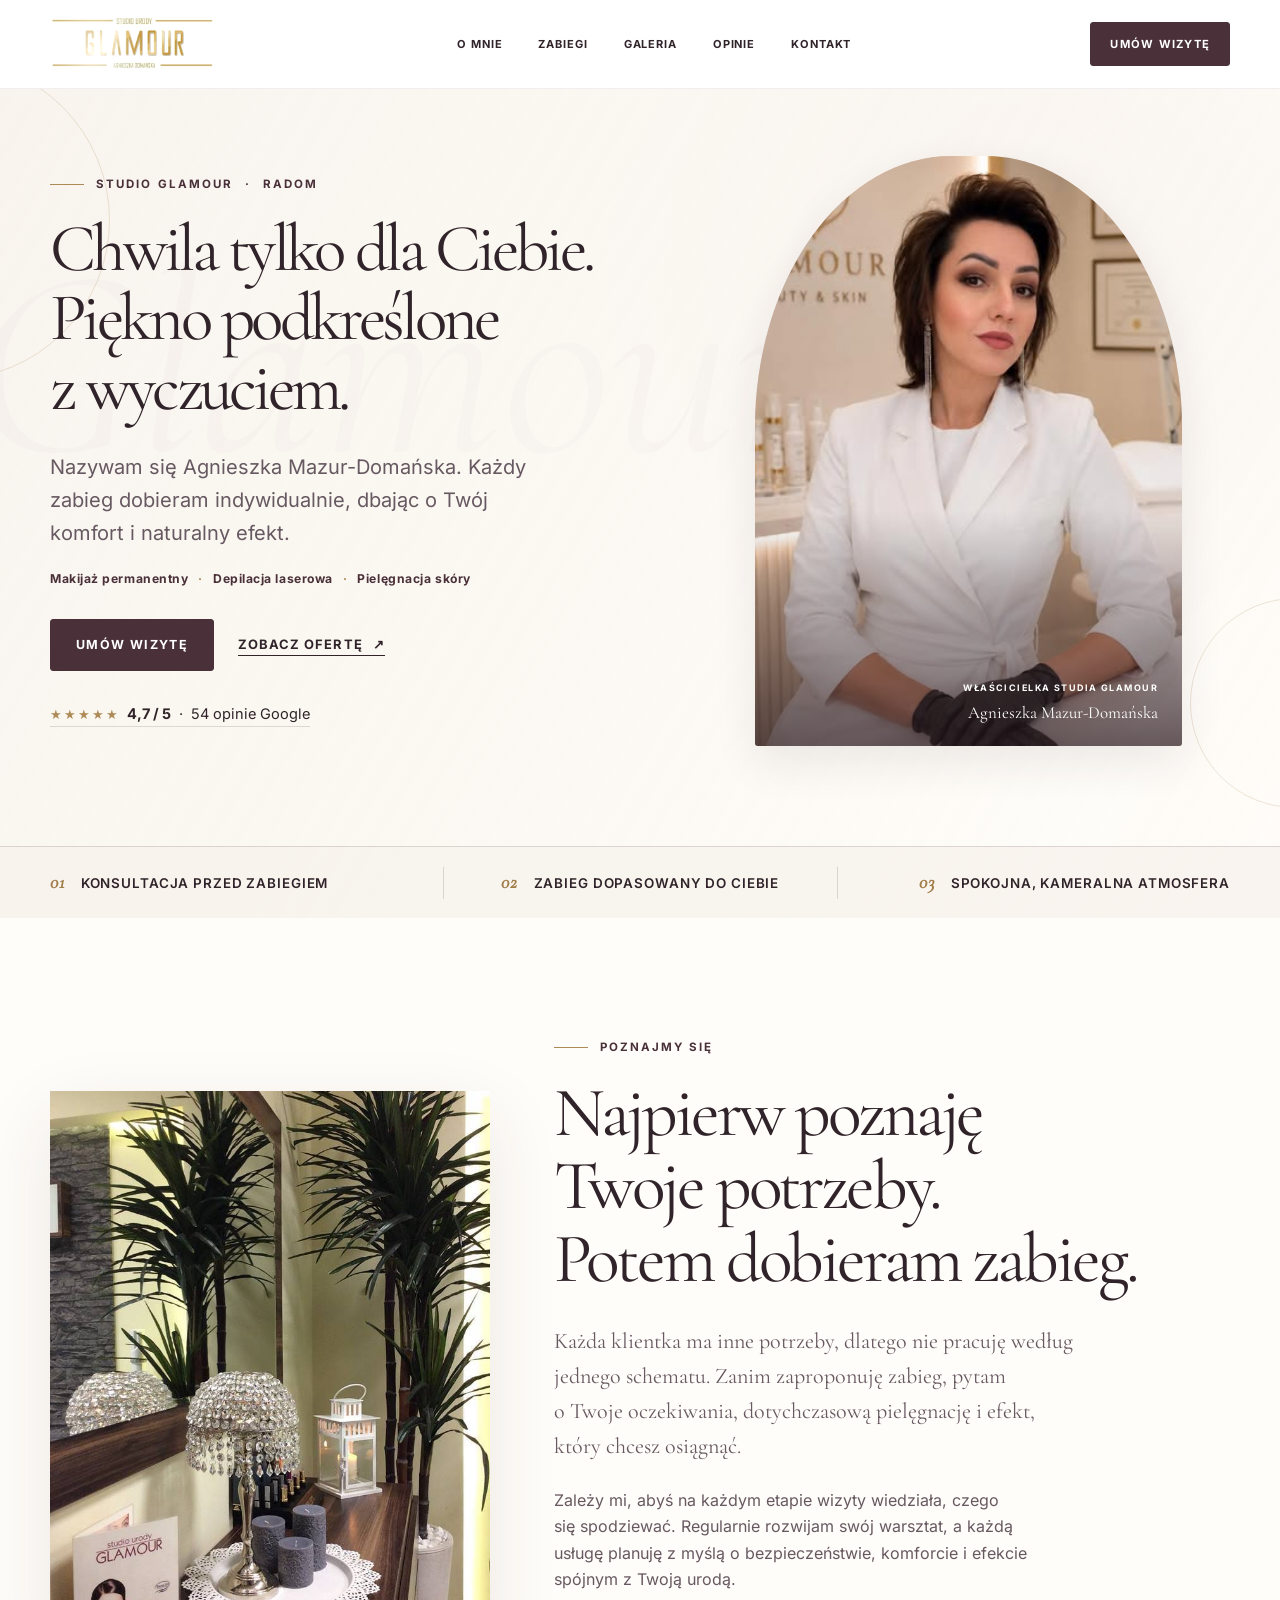
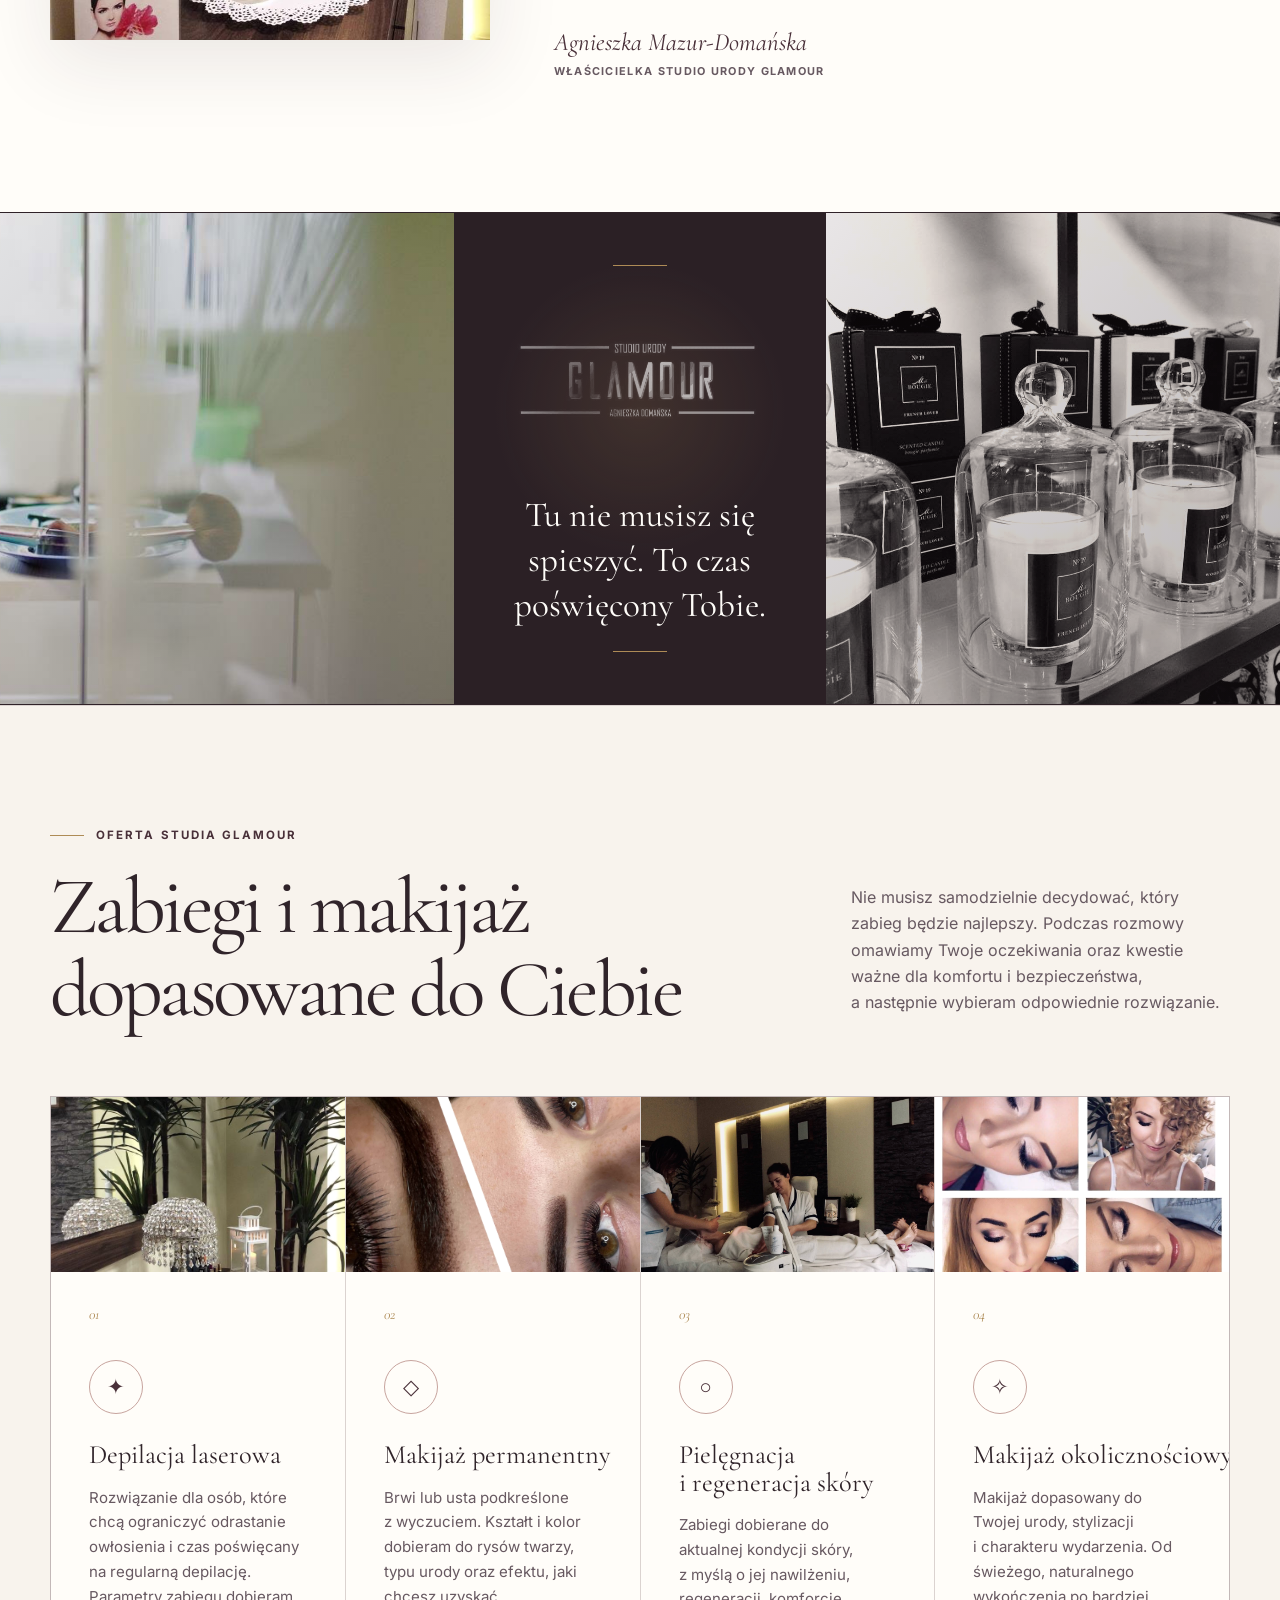
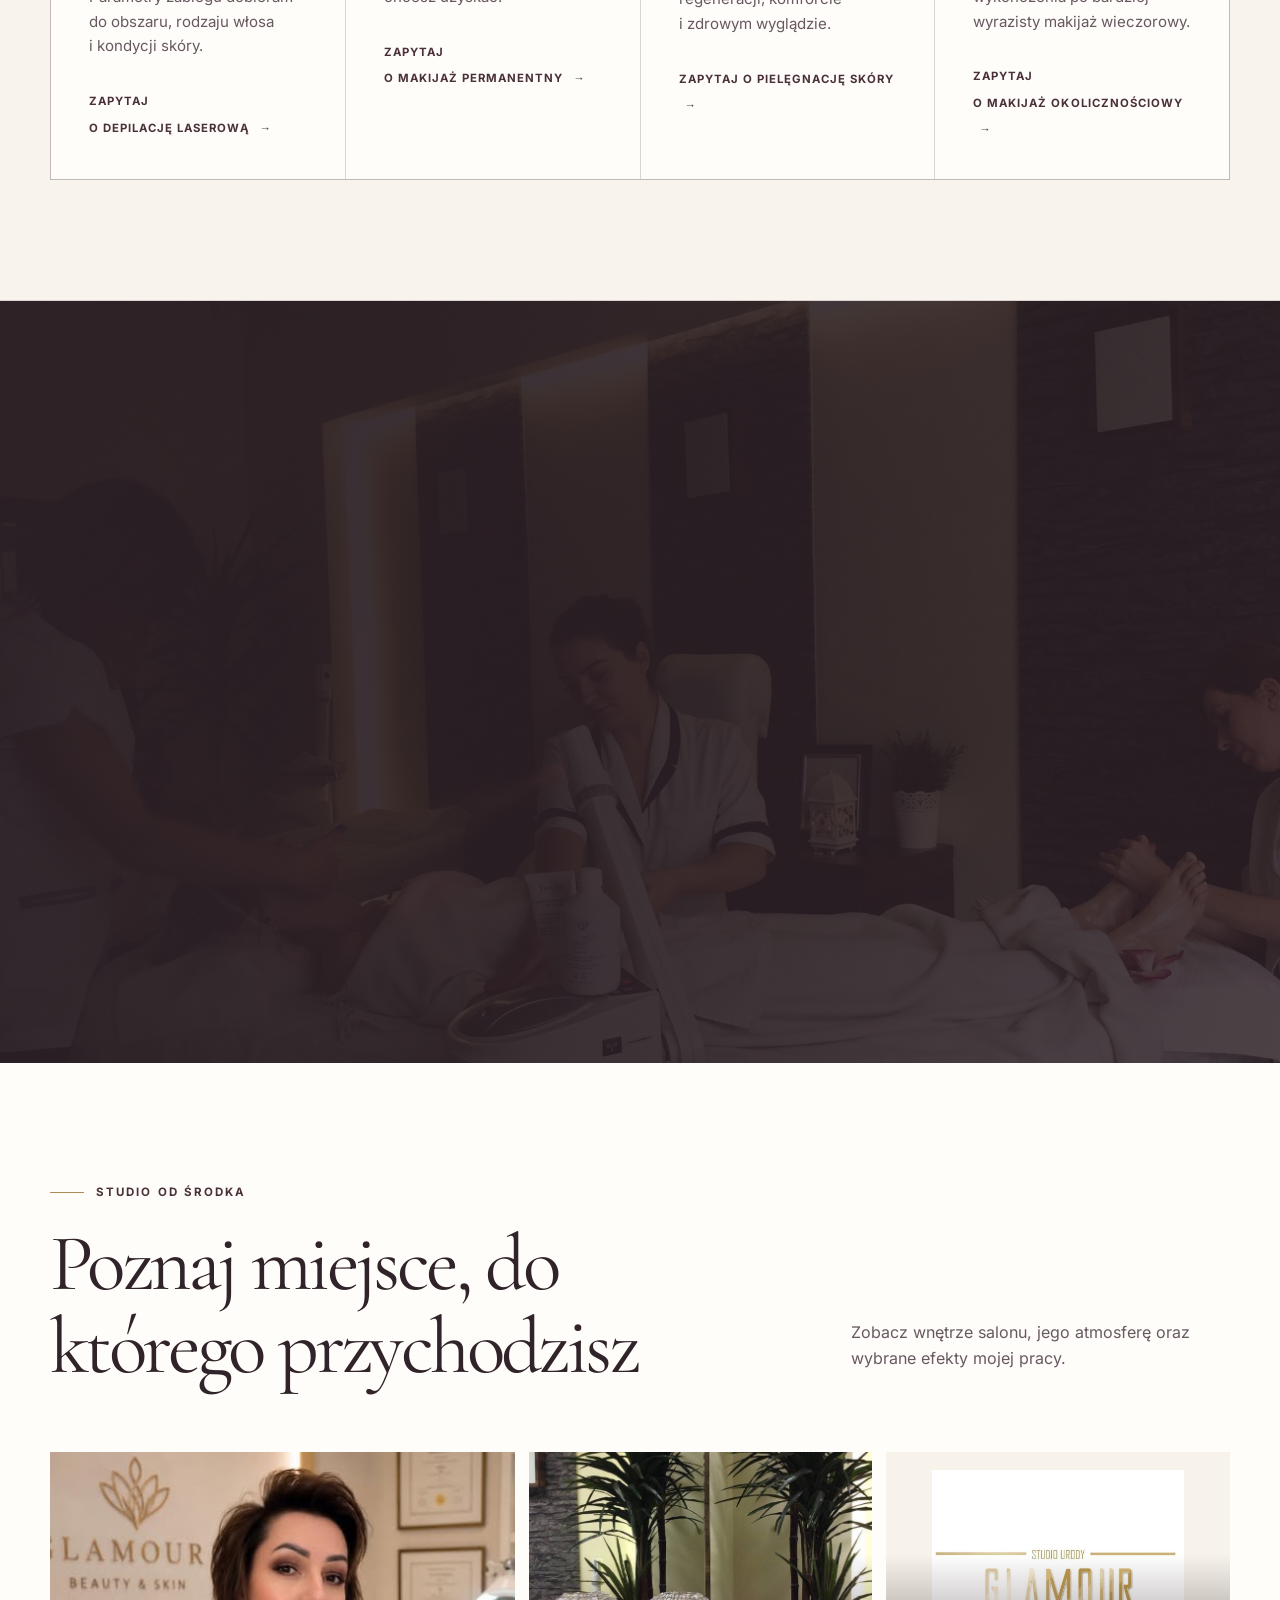
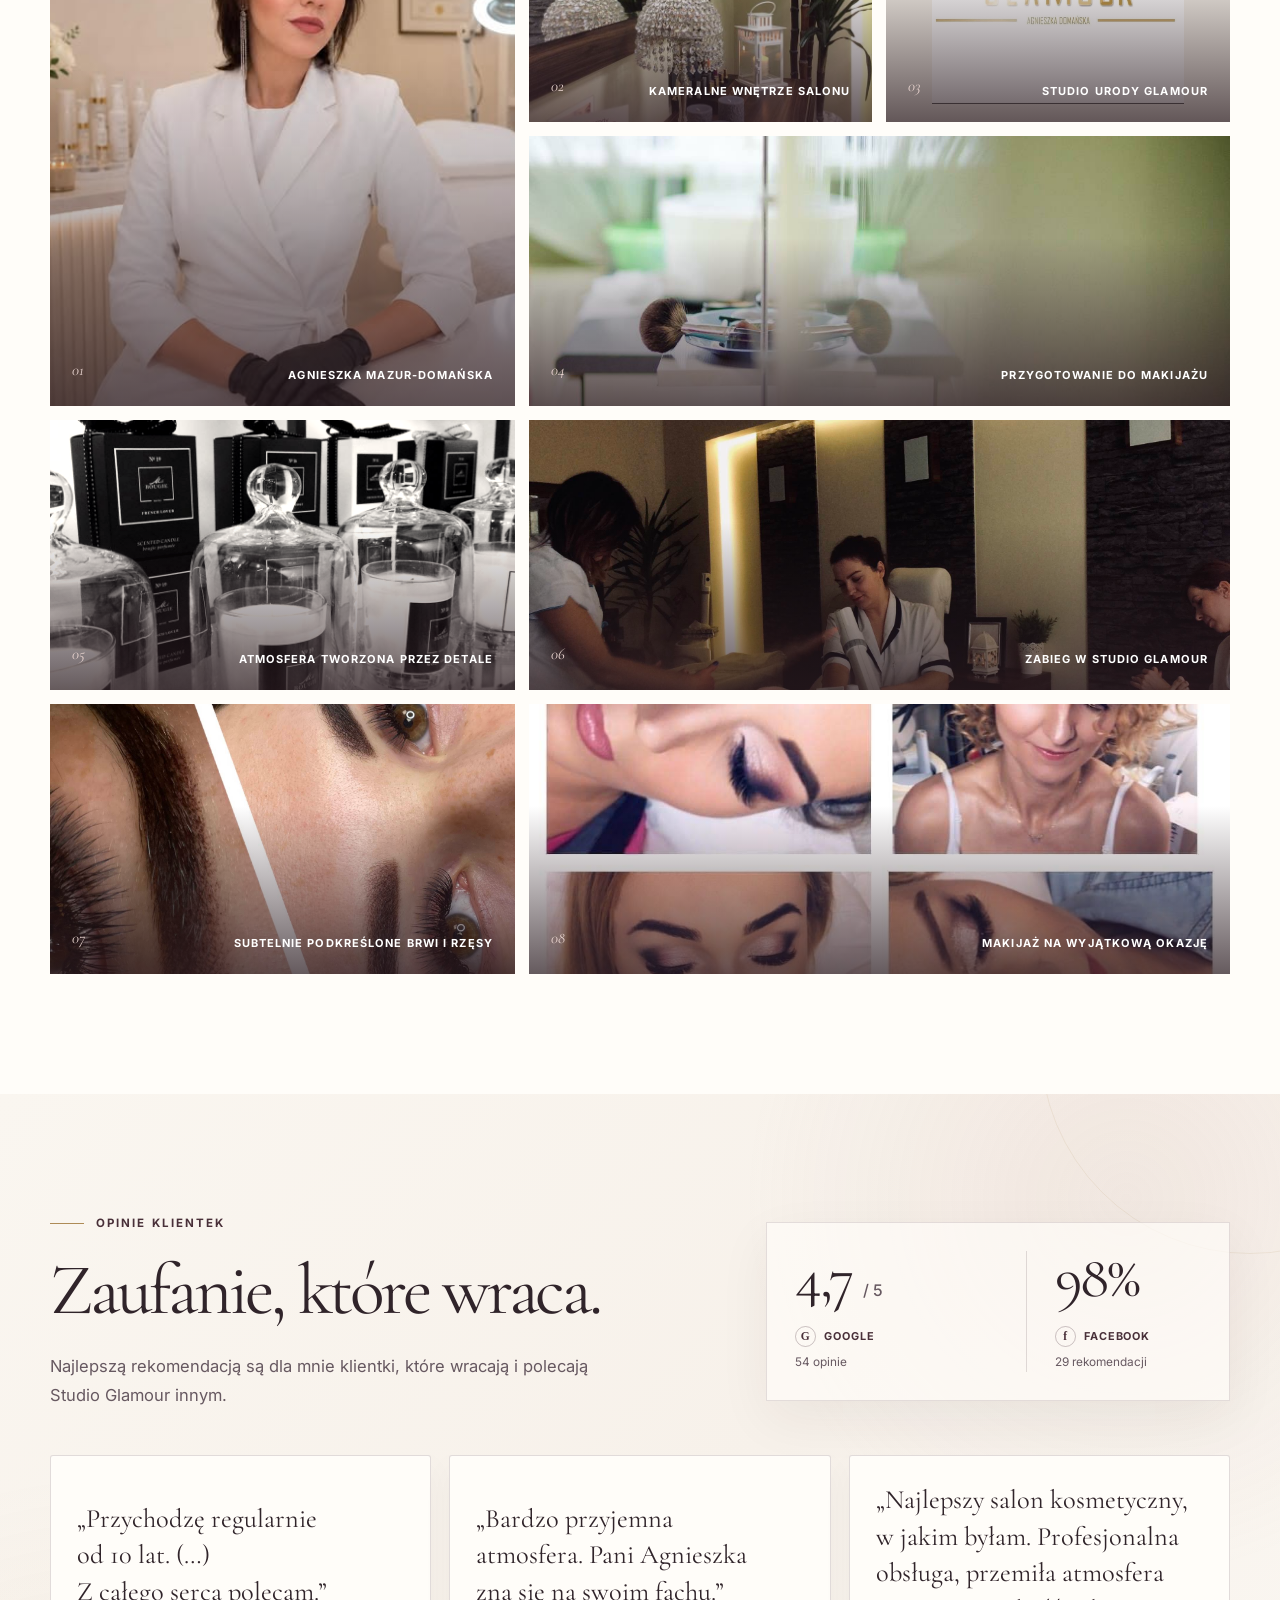
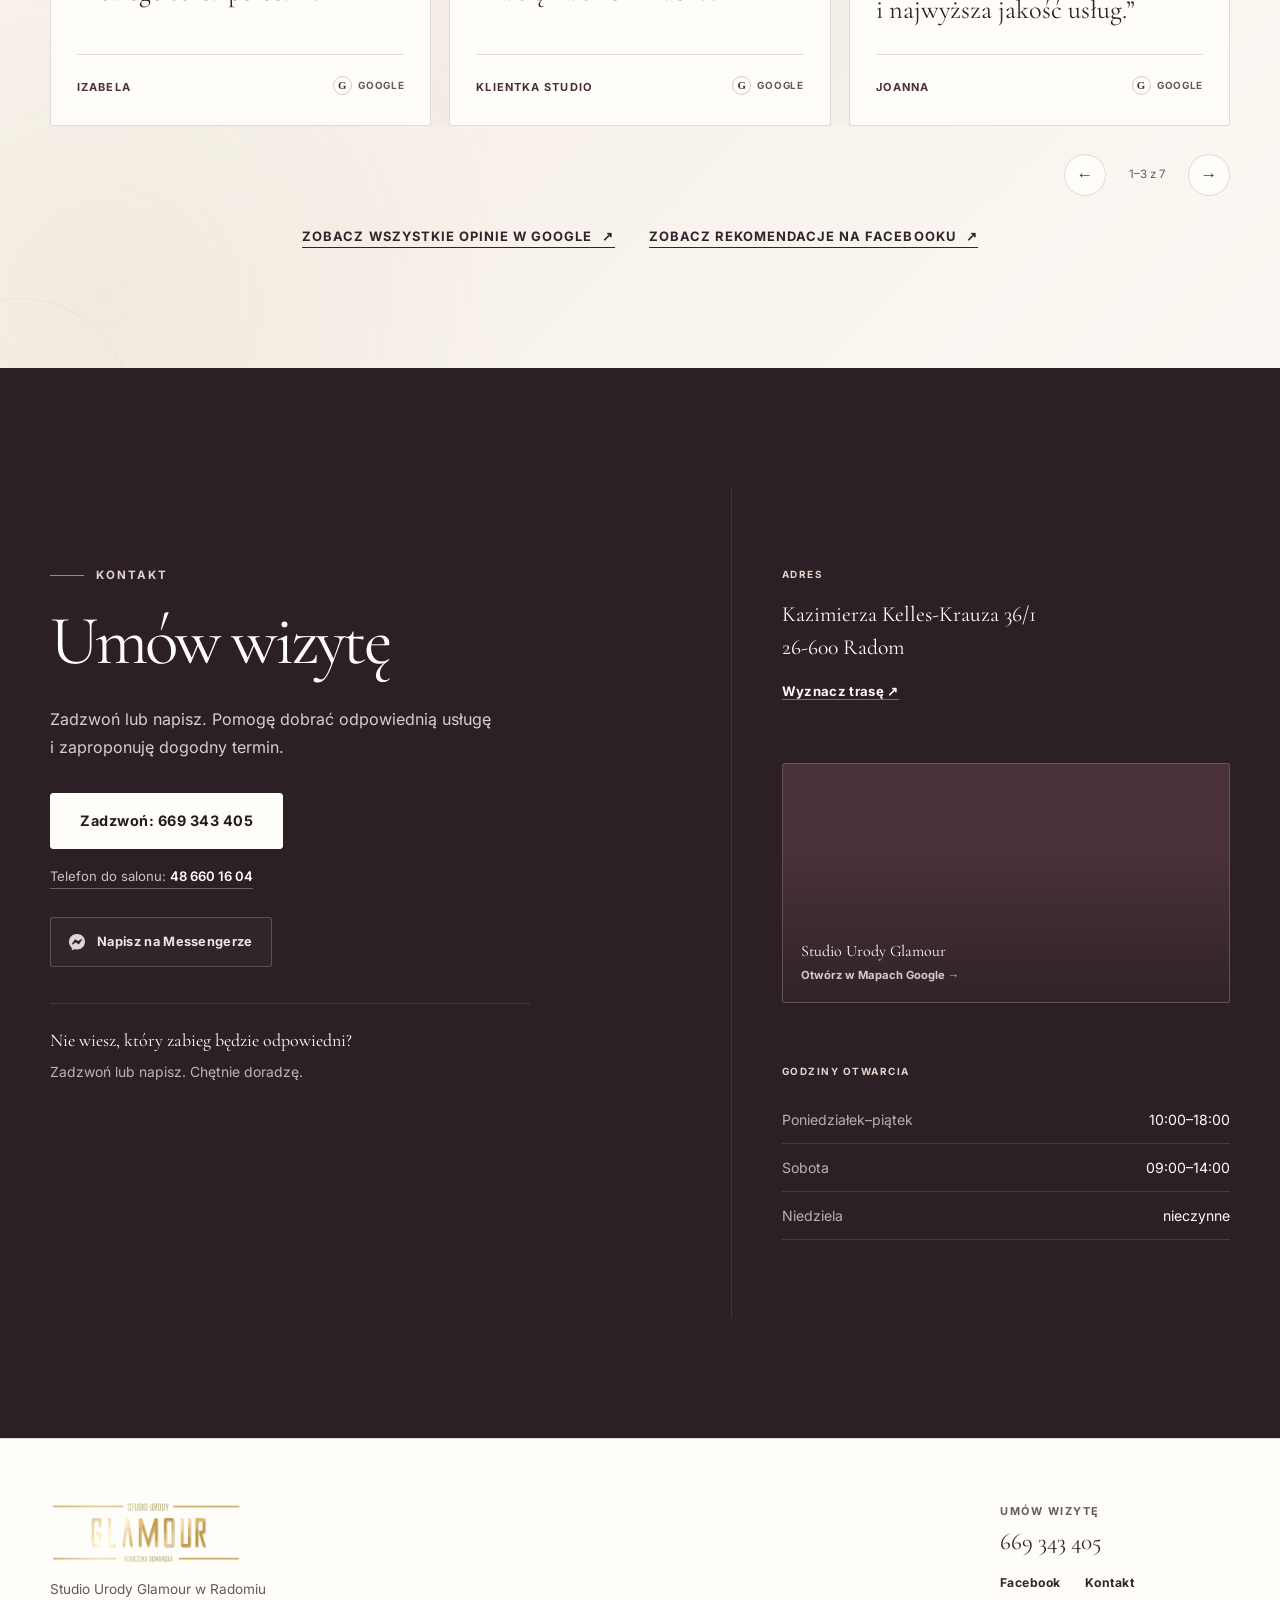
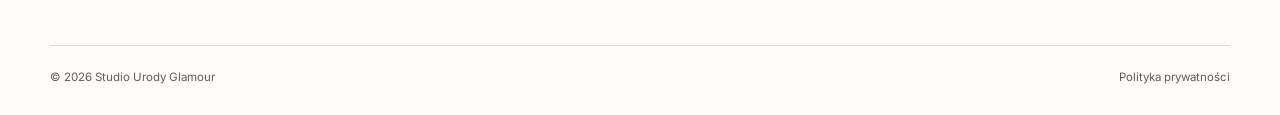
==== commit 57b122fb: "Refine about section copy" ====
--- a/index.html
+++ b/index.html
@@ -17,7 +17,7 @@
       content="Studio Urody Glamour w Radomiu. Zabiegi i makijaż dopasowane do Ciebie."
     >
     <title>Studio Urody Glamour Radom | Agnieszka Mazur-Domańska</title>
-    <link rel="stylesheet" href="styles.css?v=20260721-18">
+    <link rel="stylesheet" href="styles.css?v=20260721-19">
     <link rel="manifest" href="site.webmanifest">
     <script type="application/ld+json">
       {
@@ -167,18 +167,17 @@
           <div class="about-copy" data-reveal>
             <p class="eyebrow">Poznajmy się</p>
             <h2 id="about-title">
-              Najpierw poznaję Twoje potrzeby. Potem dobieram odpowiedni zabieg.
+              Najpierw poznaję Twoje potrzeby. Potem dobieram zabieg.
             </h2>
             <p class="lead-copy">
               Każda klientka ma inne potrzeby, dlatego nie pracuję według jednego
               schematu. Zanim zaproponuję zabieg, pytam o Twoje oczekiwania,
-              dotychczasową pielęgnację i efekt, jaki chcesz osiągnąć.
+              dotychczasową pielęgnację i efekt, który chcesz osiągnąć.
             </p>
             <p>
-              Zależy mi, abyś wiedziała, czego możesz się spodziewać na każdym etapie
-              wizyty. Łączę doświadczenie z regularnym rozwijaniem warsztatu, a
-              zabiegi dobieram z myślą o bezpieczeństwie, komforcie i harmonijnym
-              efekcie.
+              Zależy mi, abyś na każdym etapie wizyty wiedziała, czego się spodziewać.
+              Regularnie rozwijam swój warsztat, a każdą usługę planuję z myślą o
+              bezpieczeństwie, komforcie i efekcie spójnym z Twoją urodą.
             </p>
             <p class="signature">Agnieszka Mazur-Domańska</p>
             <p class="signature-role">właścicielka Studio Urody Glamour</p>
--- a/styles.css
+++ b/styles.css
@@ -696,12 +696,21 @@
 }
 
 .about-copy h2 {
-  font-size: clamp(2.35rem, 7.36vw, 4.6rem);
+  font-size: clamp(2.23rem, 7vw, 4.37rem);
 }
 
 .about-copy p:not(.eyebrow, .signature, .signature-role) {
-  max-width: 560px;
+  max-width: 540px;
   color: var(--ink-soft);
+}
+
+.about-copy .lead-copy {
+  color: #55454d;
+  font-size: 1.38rem;
+}
+
+.about-copy .signature {
+  margin-top: 30px;
 }
 
 .brand-moment {
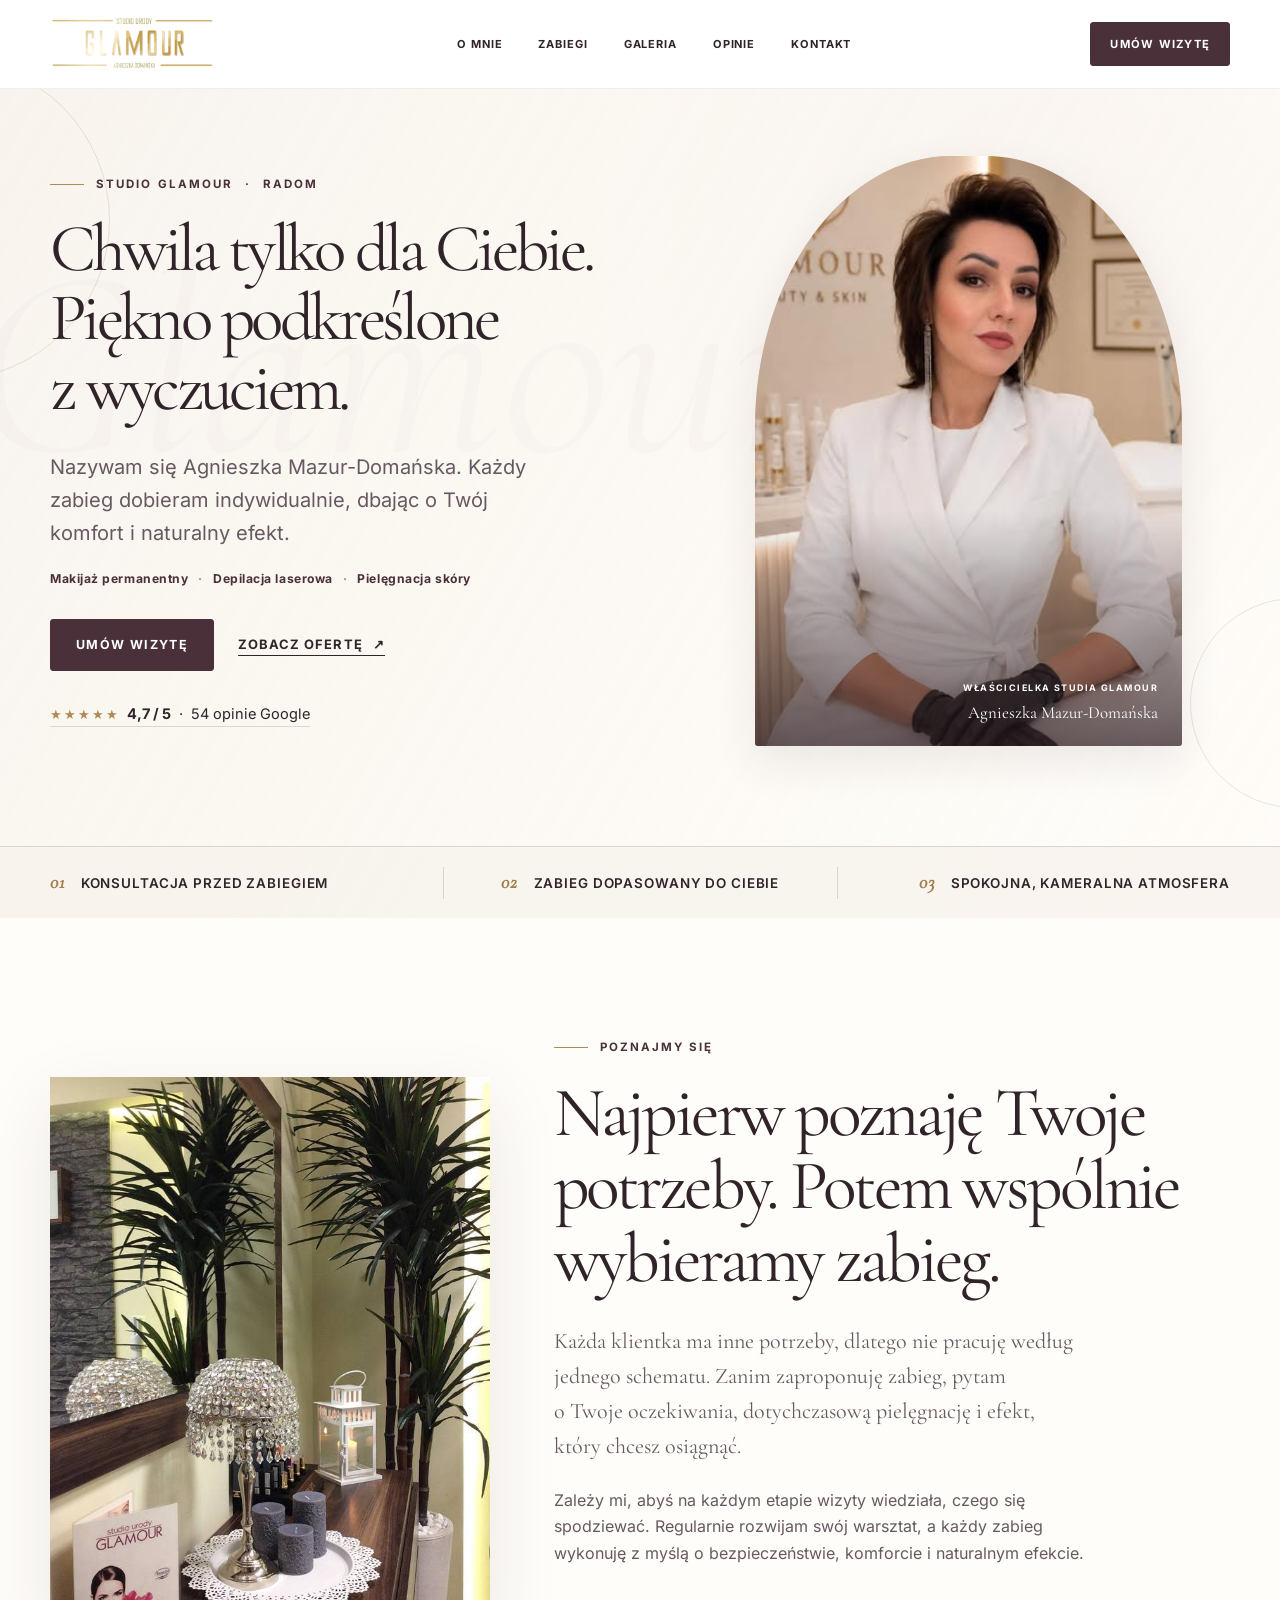
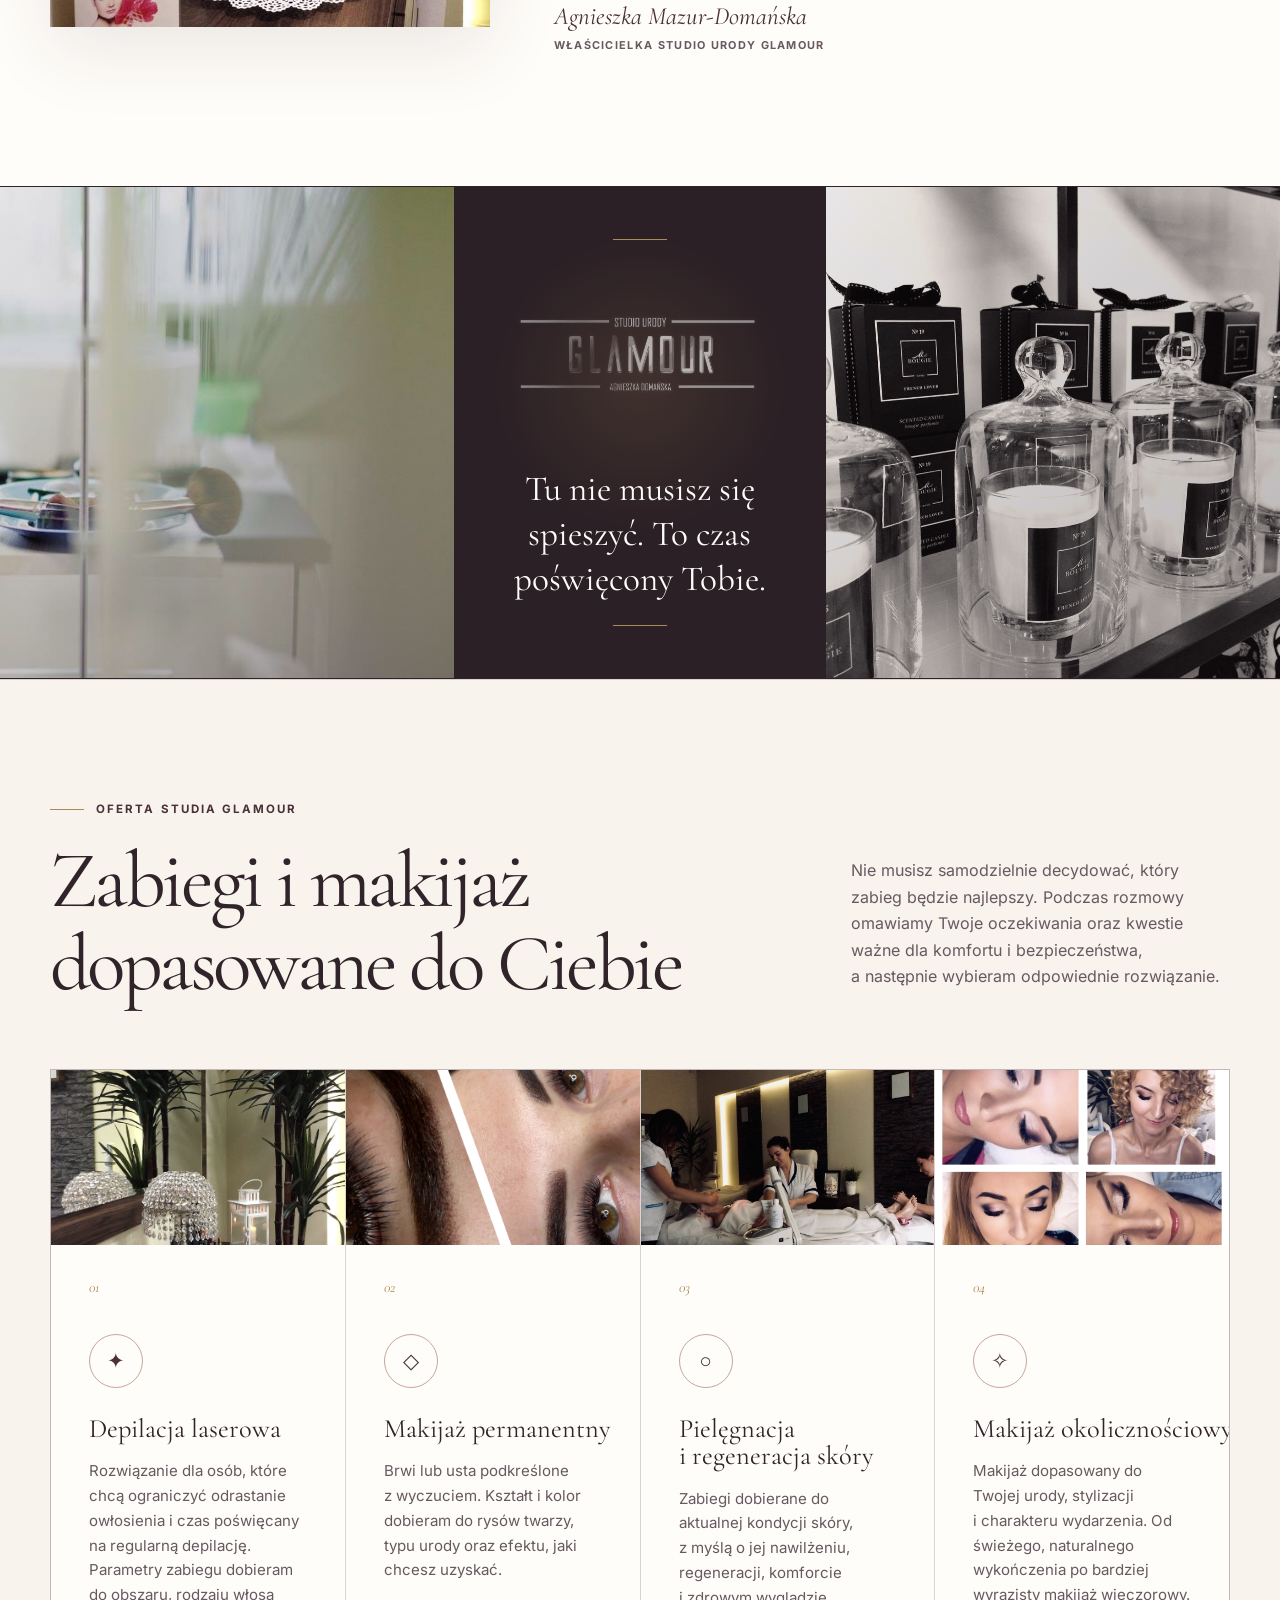
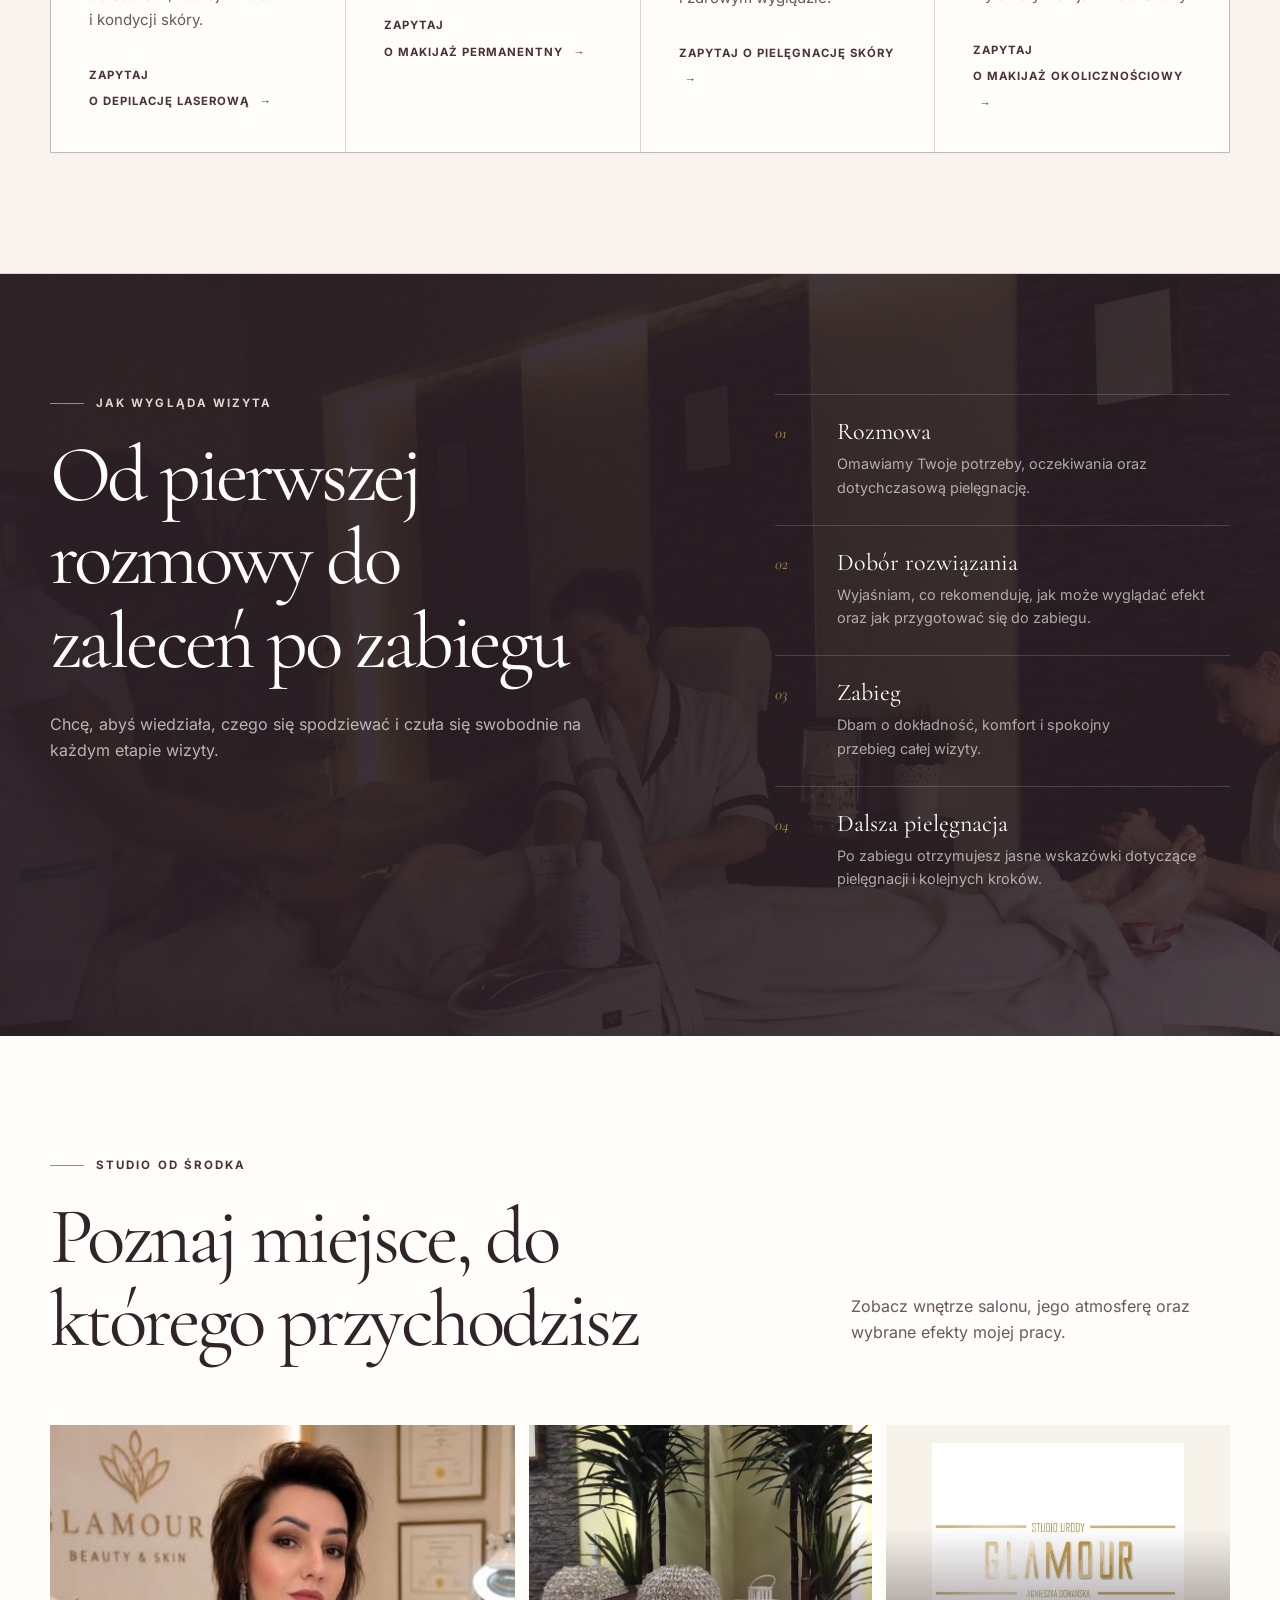
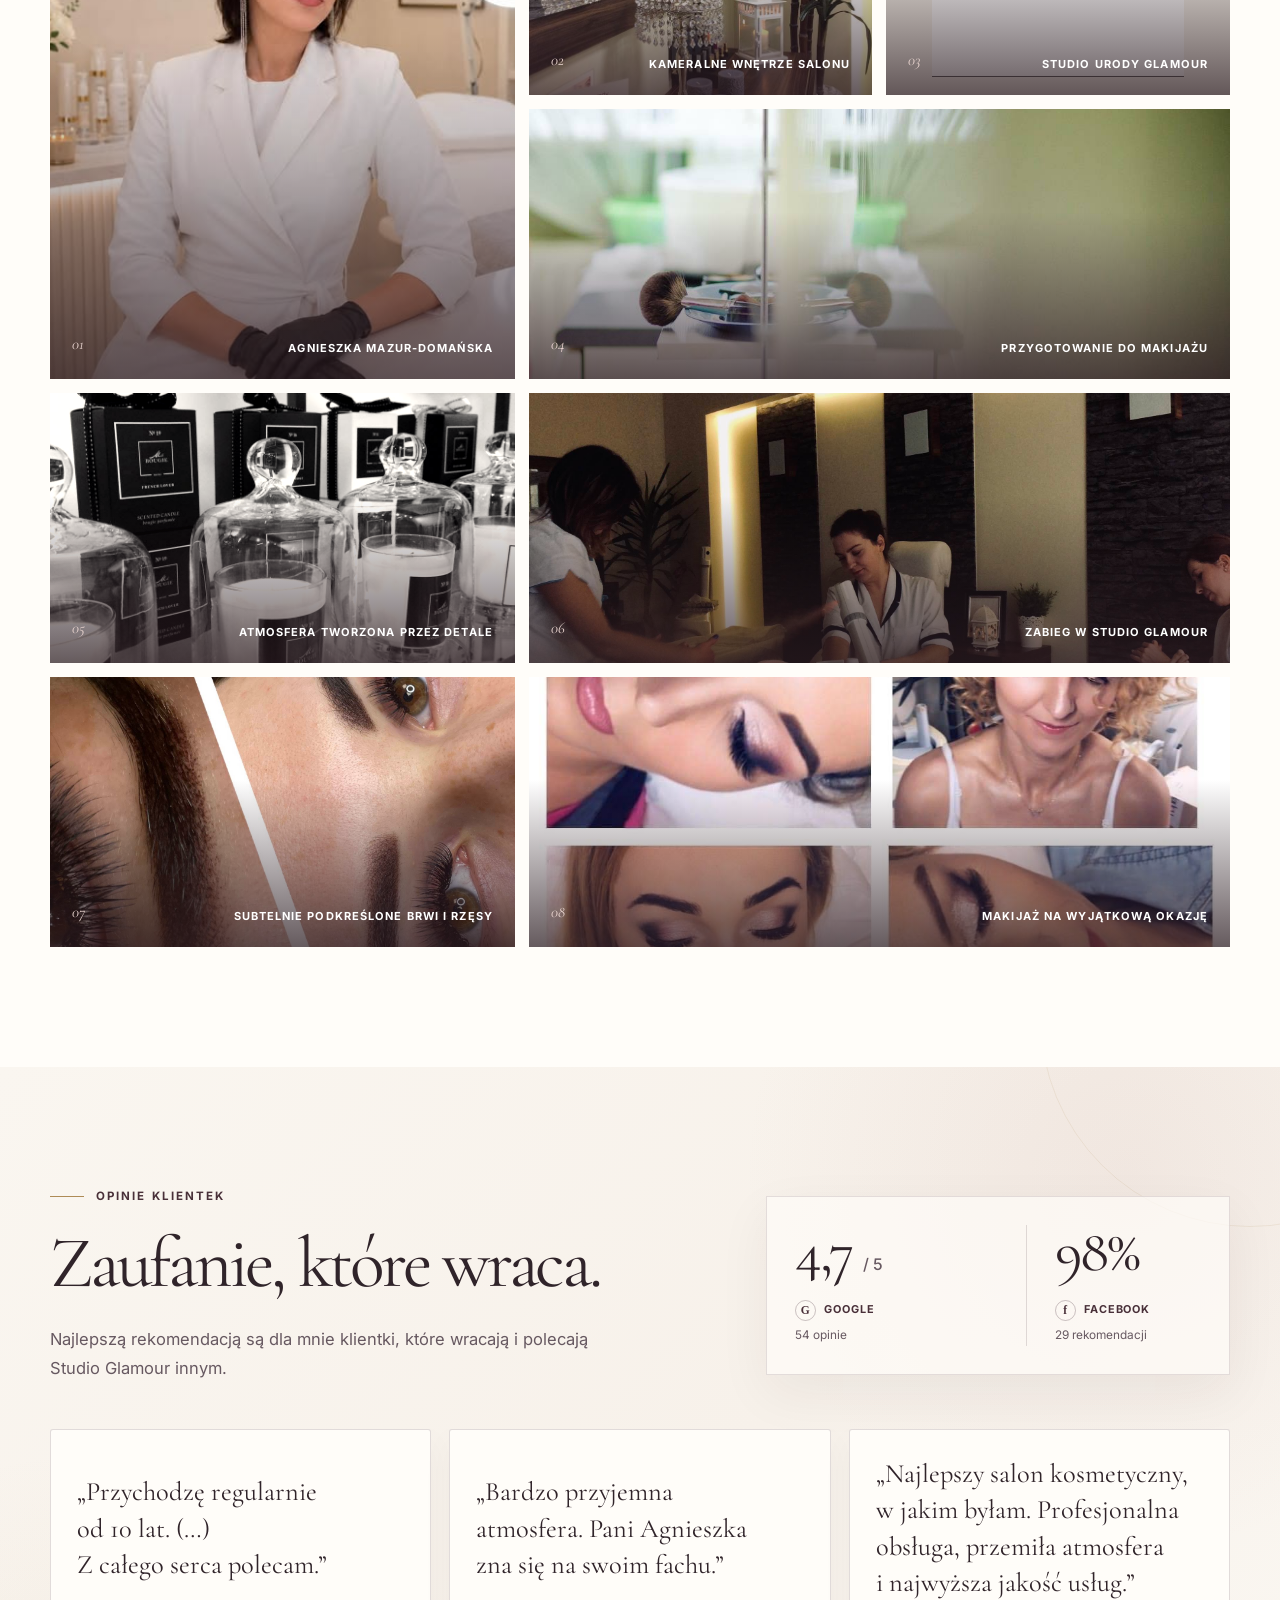
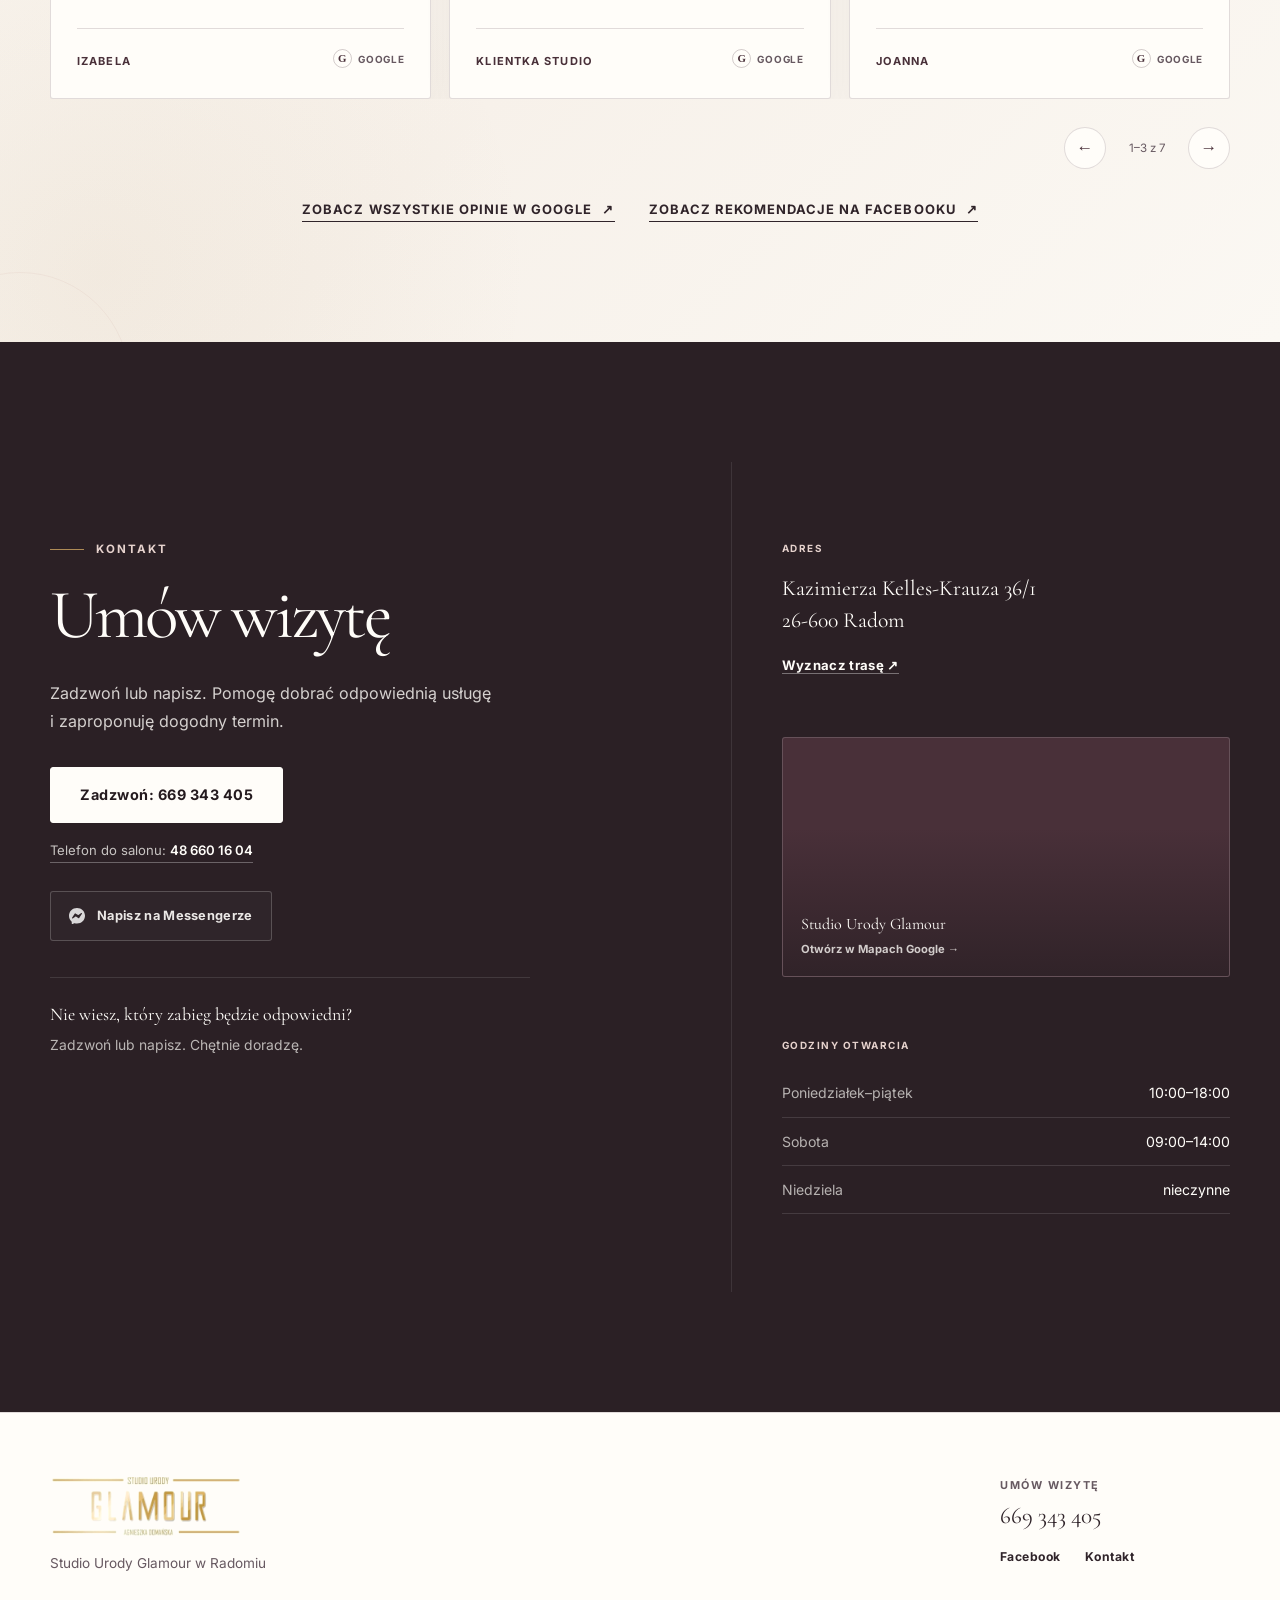
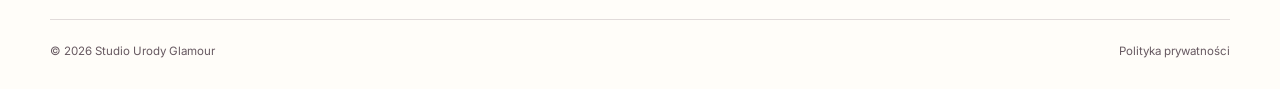
==== commit 5fde4eac: "Update about section messaging" ====
--- a/index.html
+++ b/index.html
@@ -17,7 +17,7 @@
       content="Studio Urody Glamour w Radomiu. Zabiegi i makijaż dopasowane do Ciebie."
     >
     <title>Studio Urody Glamour Radom | Agnieszka Mazur-Domańska</title>
-    <link rel="stylesheet" href="styles.css?v=20260721-19">
+    <link rel="stylesheet" href="styles.css?v=20260721-20">
     <link rel="manifest" href="site.webmanifest">
     <script type="application/ld+json">
       {
@@ -167,7 +167,7 @@
           <div class="about-copy" data-reveal>
             <p class="eyebrow">Poznajmy się</p>
             <h2 id="about-title">
-              Najpierw poznaję Twoje potrzeby. Potem dobieram zabieg.
+              Najpierw poznaję Twoje potrzeby. Potem wspólnie wybieramy zabieg.
             </h2>
             <p class="lead-copy">
               Każda klientka ma inne potrzeby, dlatego nie pracuję według jednego
@@ -176,8 +176,8 @@
             </p>
             <p>
               Zależy mi, abyś na każdym etapie wizyty wiedziała, czego się spodziewać.
-              Regularnie rozwijam swój warsztat, a każdą usługę planuję z myślą o
-              bezpieczeństwie, komforcie i efekcie spójnym z Twoją urodą.
+              Regularnie rozwijam swój warsztat, a każdy zabieg wykonuję z myślą o
+              bezpieczeństwie, komforcie i naturalnym efekcie.
             </p>
             <p class="signature">Agnieszka Mazur-Domańska</p>
             <p class="signature-role">właścicielka Studio Urody Glamour</p>
--- a/styles.css
+++ b/styles.css
@@ -705,7 +705,7 @@
 }
 
 .about-copy .lead-copy {
-  color: #55454d;
+  color: #4d3d45;
   font-size: 1.38rem;
 }
 
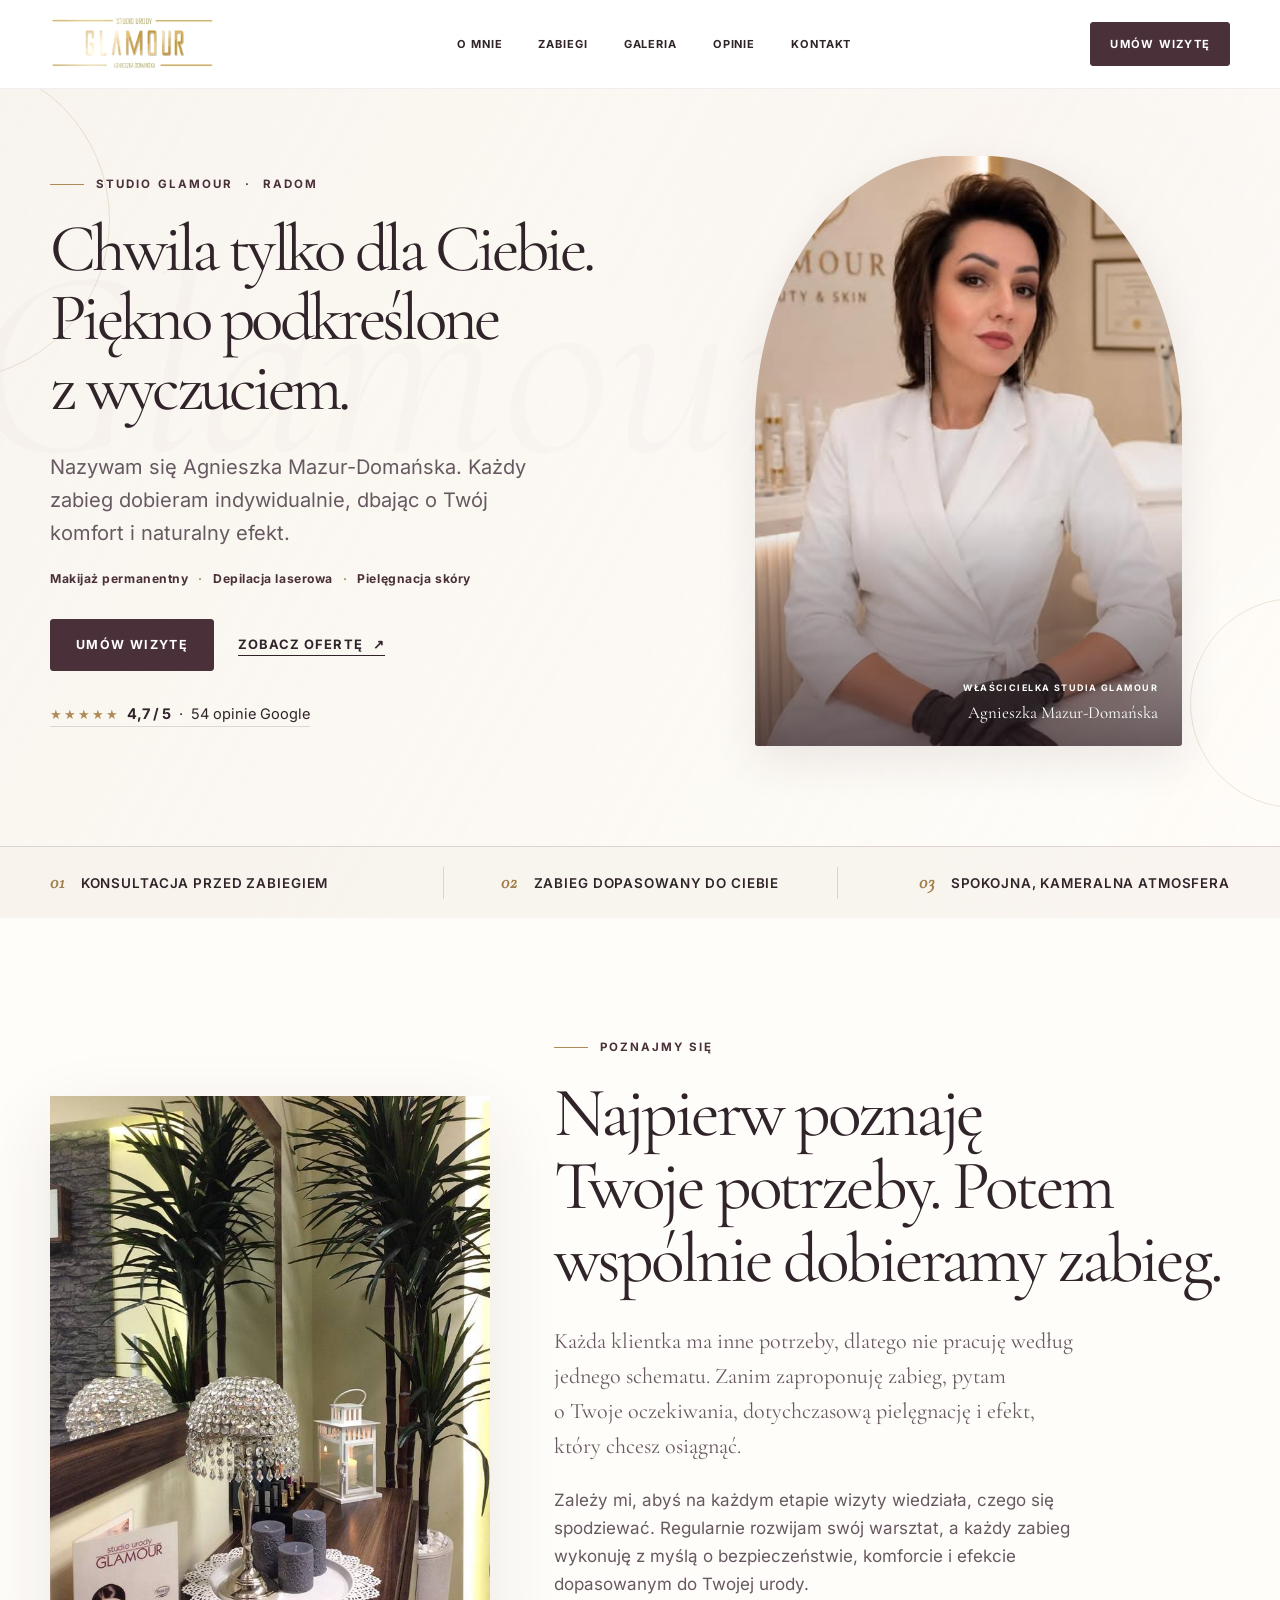
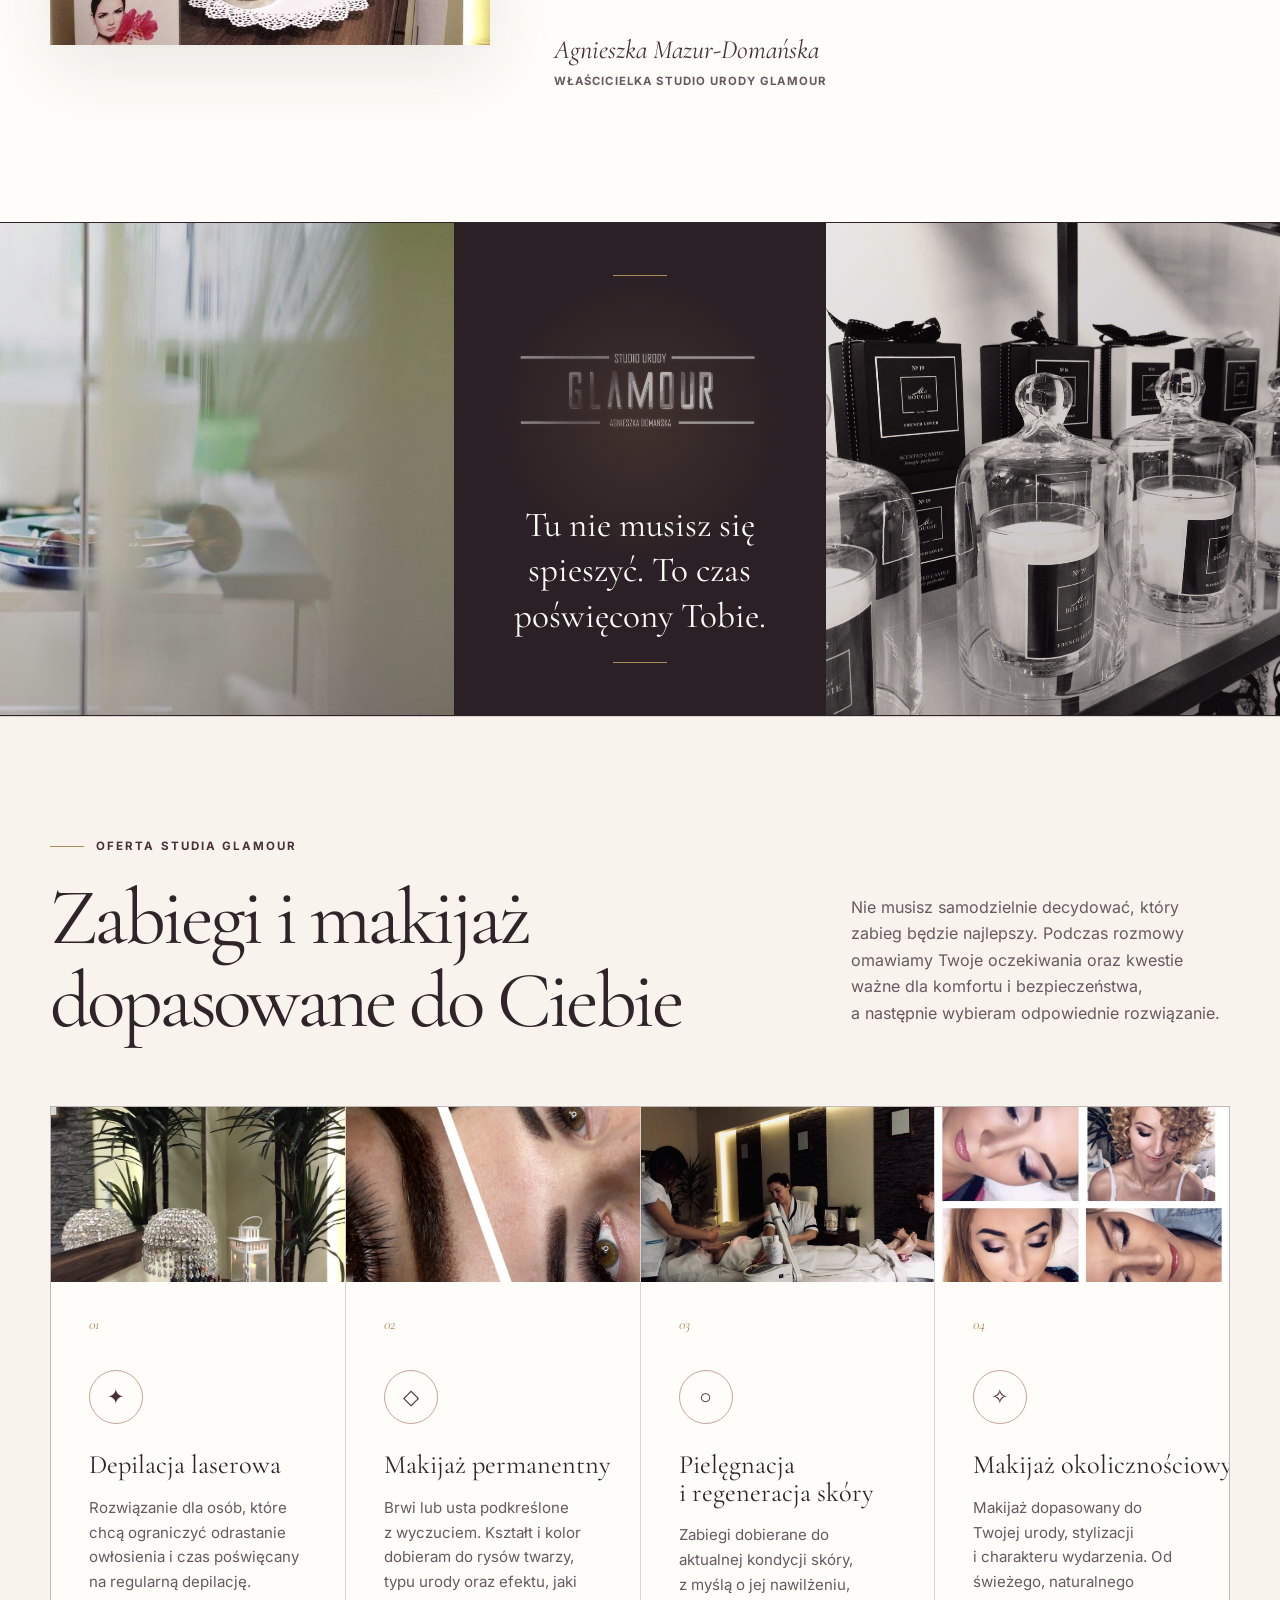
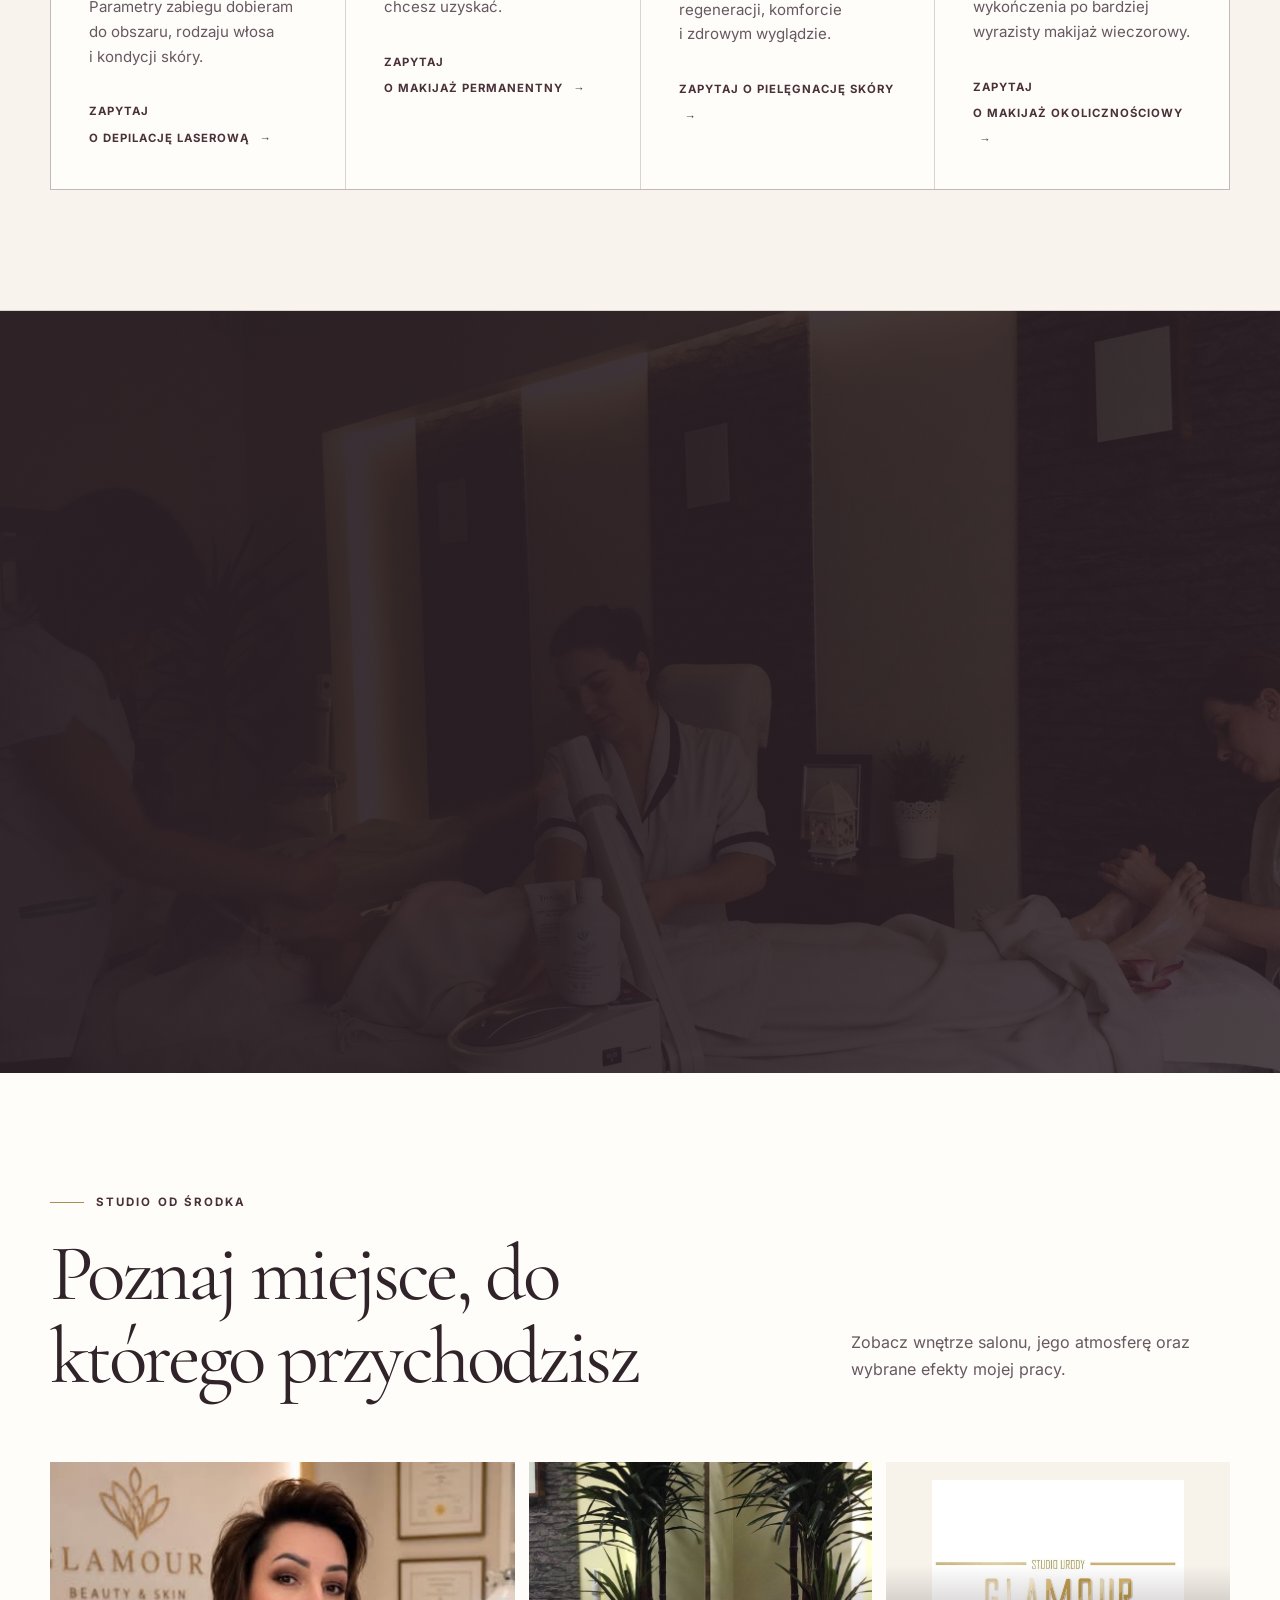
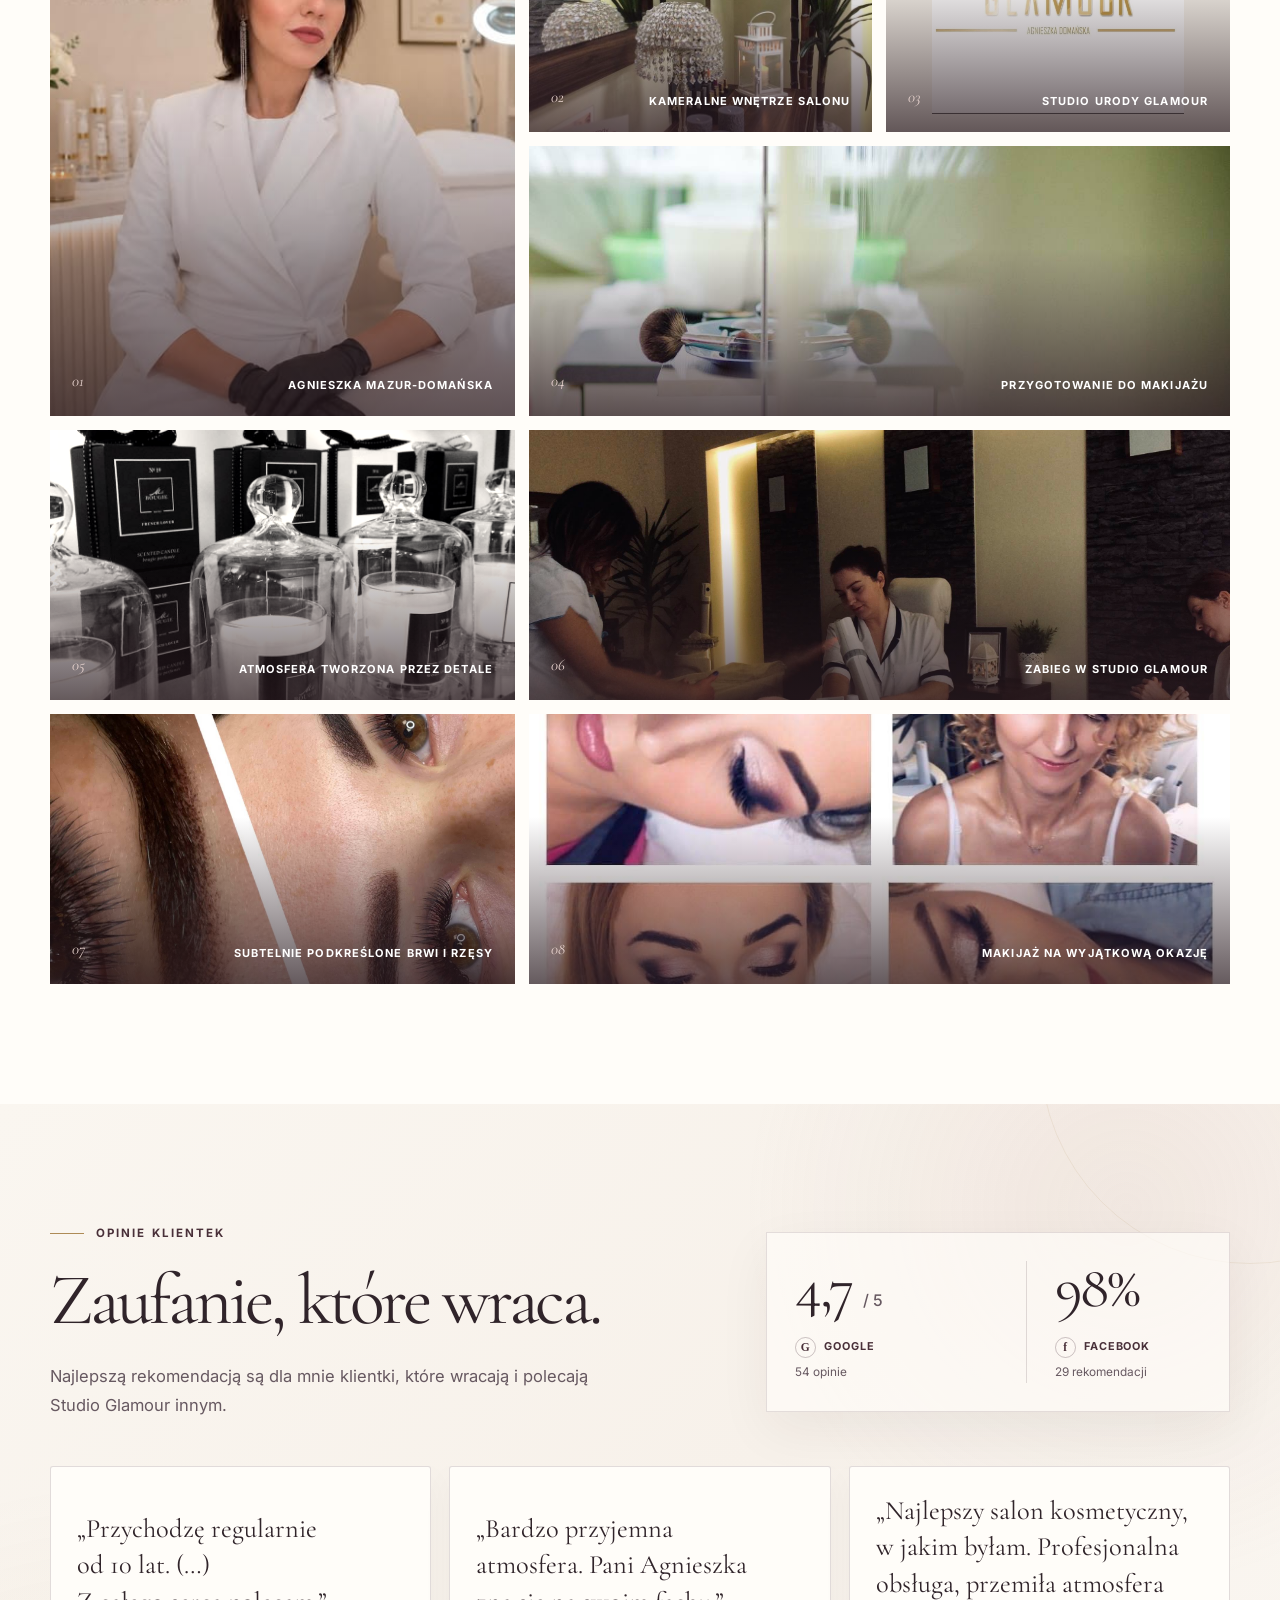
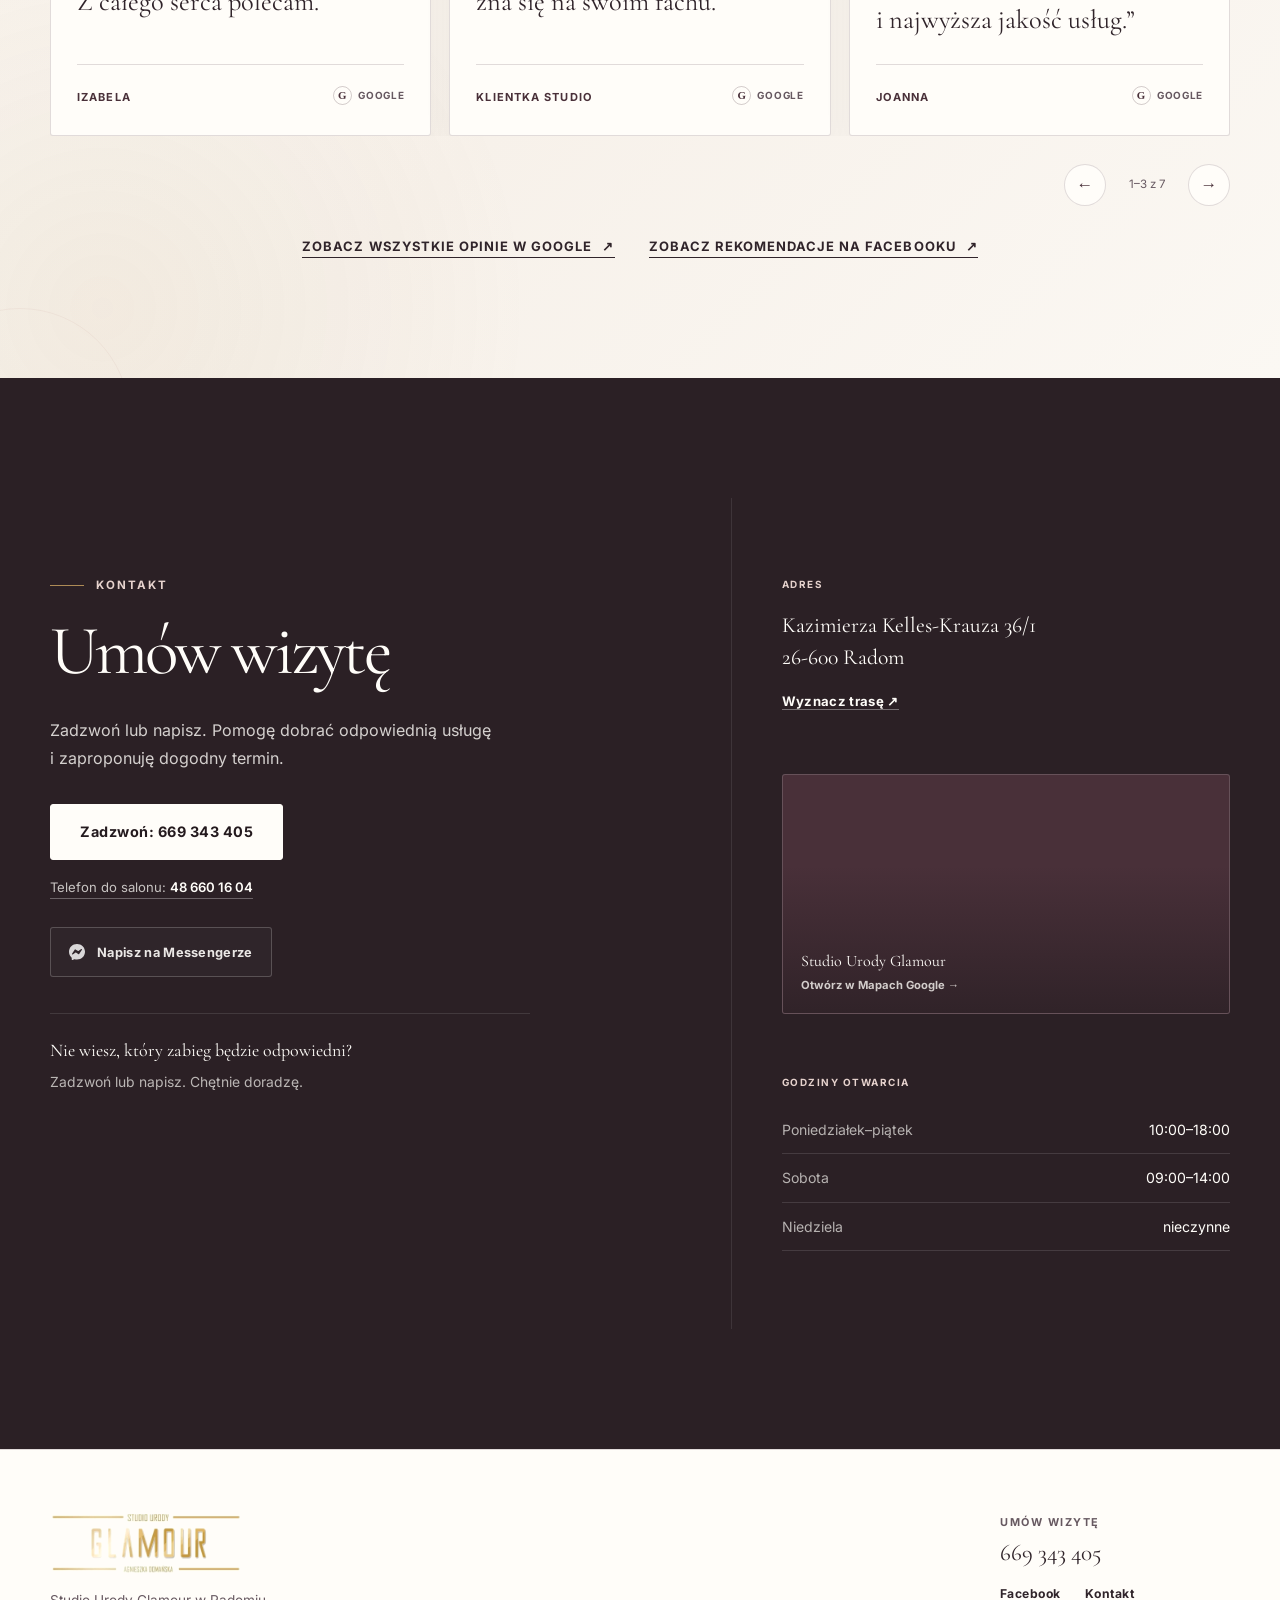
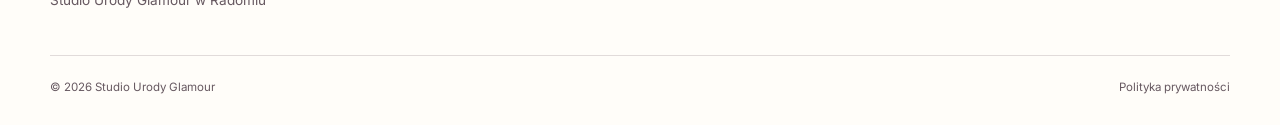
==== commit f59e8b3d: "Improve about section readability" ====
--- a/index.html
+++ b/index.html
@@ -17,7 +17,7 @@
       content="Studio Urody Glamour w Radomiu. Zabiegi i makijaż dopasowane do Ciebie."
     >
     <title>Studio Urody Glamour Radom | Agnieszka Mazur-Domańska</title>
-    <link rel="stylesheet" href="styles.css?v=20260721-20">
+    <link rel="stylesheet" href="styles.css?v=20260721-21">
     <link rel="manifest" href="site.webmanifest">
     <script type="application/ld+json">
       {
@@ -167,7 +167,7 @@
           <div class="about-copy" data-reveal>
             <p class="eyebrow">Poznajmy się</p>
             <h2 id="about-title">
-              Najpierw poznaję Twoje potrzeby. Potem wspólnie wybieramy zabieg.
+              Najpierw poznaję Twoje potrzeby. Potem wspólnie dobieramy zabieg.
             </h2>
             <p class="lead-copy">
               Każda klientka ma inne potrzeby, dlatego nie pracuję według jednego
@@ -177,7 +177,7 @@
             <p>
               Zależy mi, abyś na każdym etapie wizyty wiedziała, czego się spodziewać.
               Regularnie rozwijam swój warsztat, a każdy zabieg wykonuję z myślą o
-              bezpieczeństwie, komforcie i naturalnym efekcie.
+              bezpieczeństwie, komforcie i efekcie dopasowanym do Twojej urody.
             </p>
             <p class="signature">Agnieszka Mazur-Domańska</p>
             <p class="signature-role">właścicielka Studio Urody Glamour</p>
--- a/styles.css
+++ b/styles.css
@@ -705,12 +705,22 @@
 }
 
 .about-copy .lead-copy {
-  color: #4d3d45;
+  color: #483840;
   font-size: 1.38rem;
+}
+
+.about-copy > p:not(.eyebrow, .lead-copy, .signature, .signature-role) {
+  font-size: 1.06rem;
 }
 
 .about-copy .signature {
   margin-top: 30px;
+  font-size: 1.65rem;
+}
+
+.about-copy .signature-role {
+  font-size: 0.71rem;
+  letter-spacing: 0.1em;
 }
 
 .brand-moment {
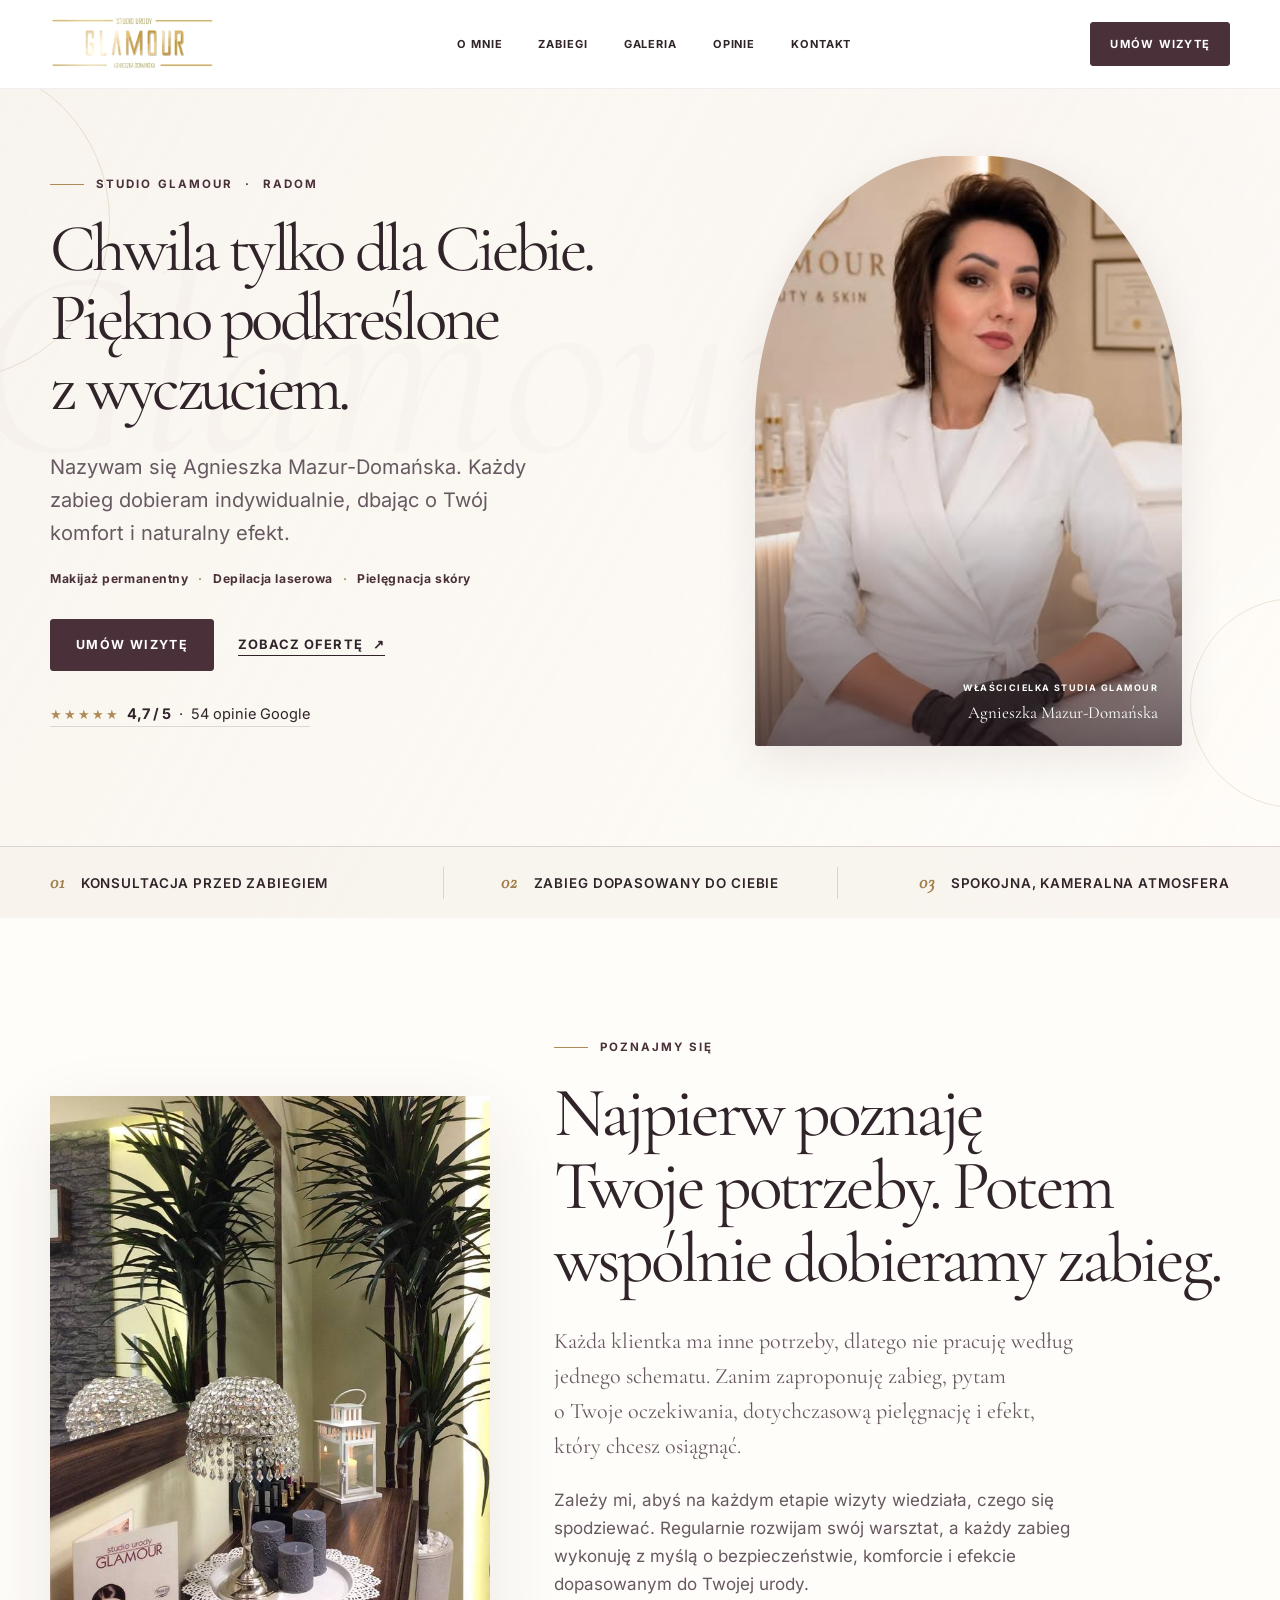
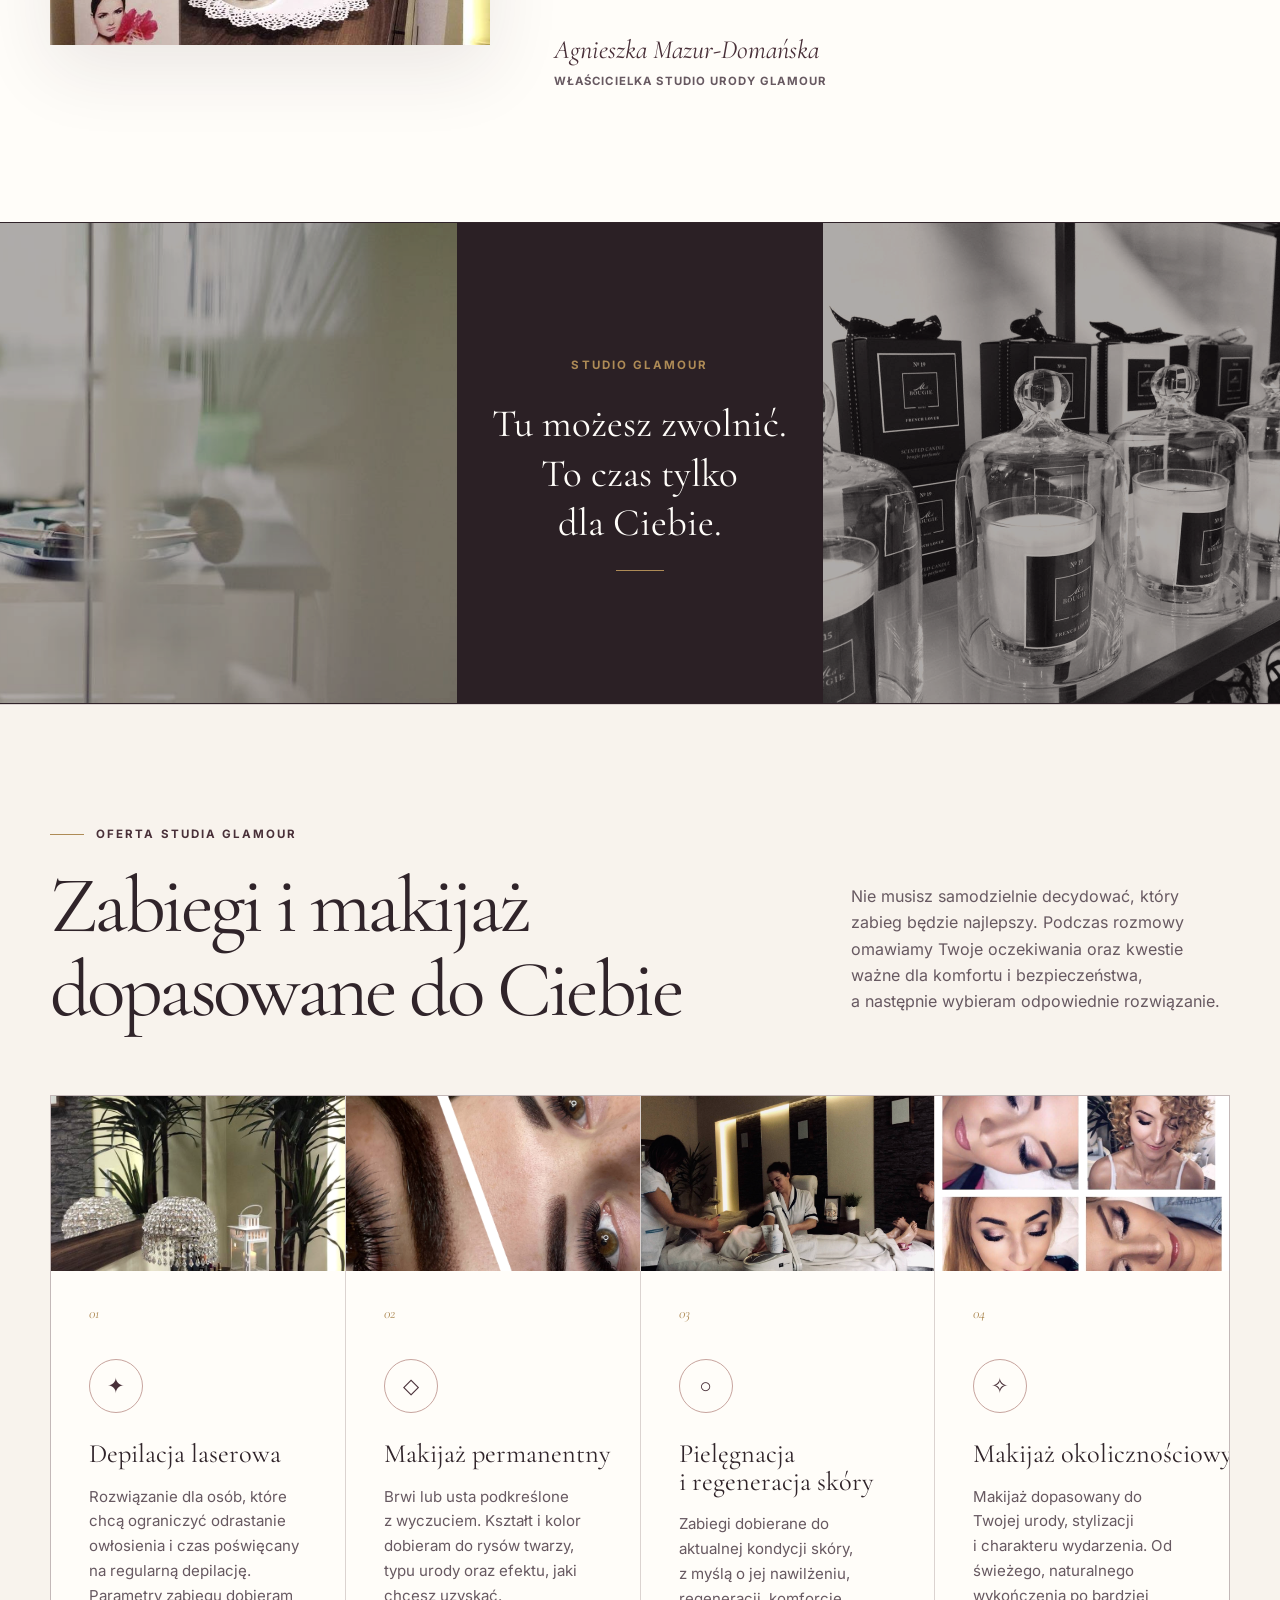
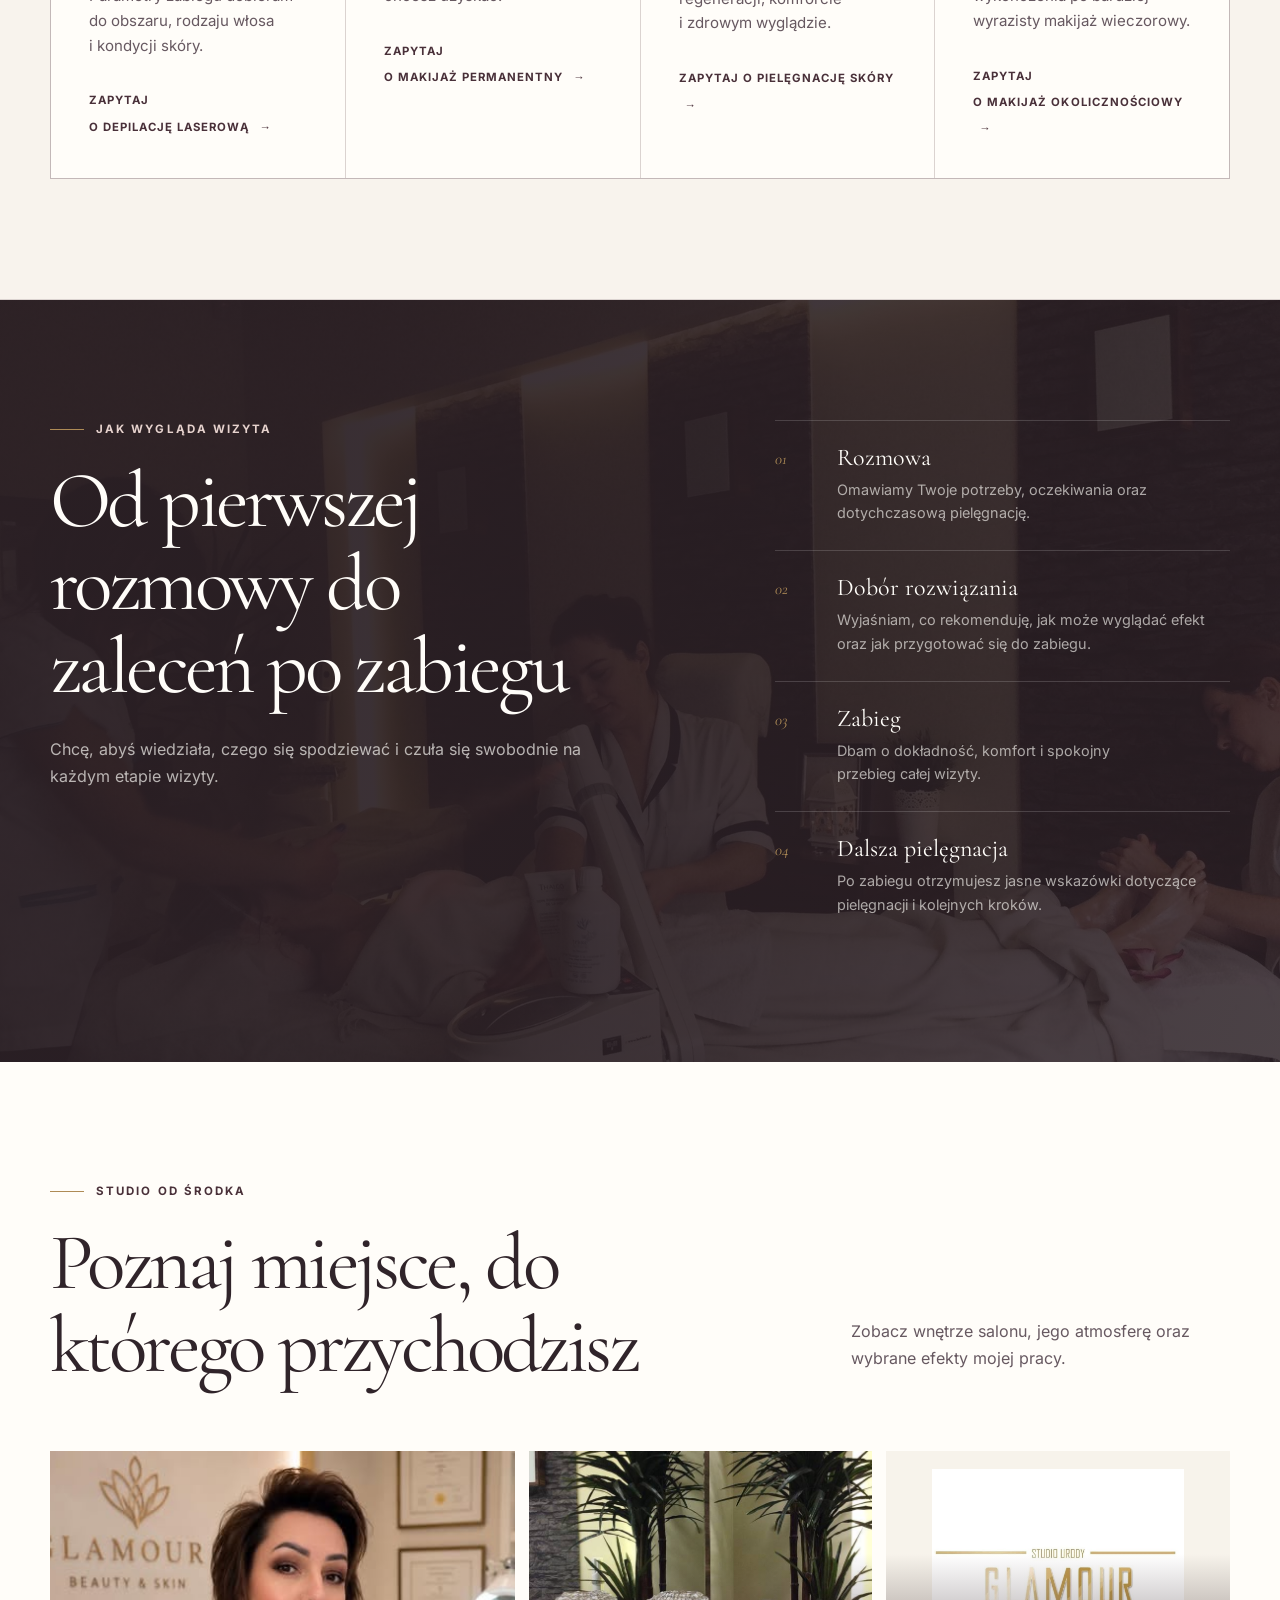
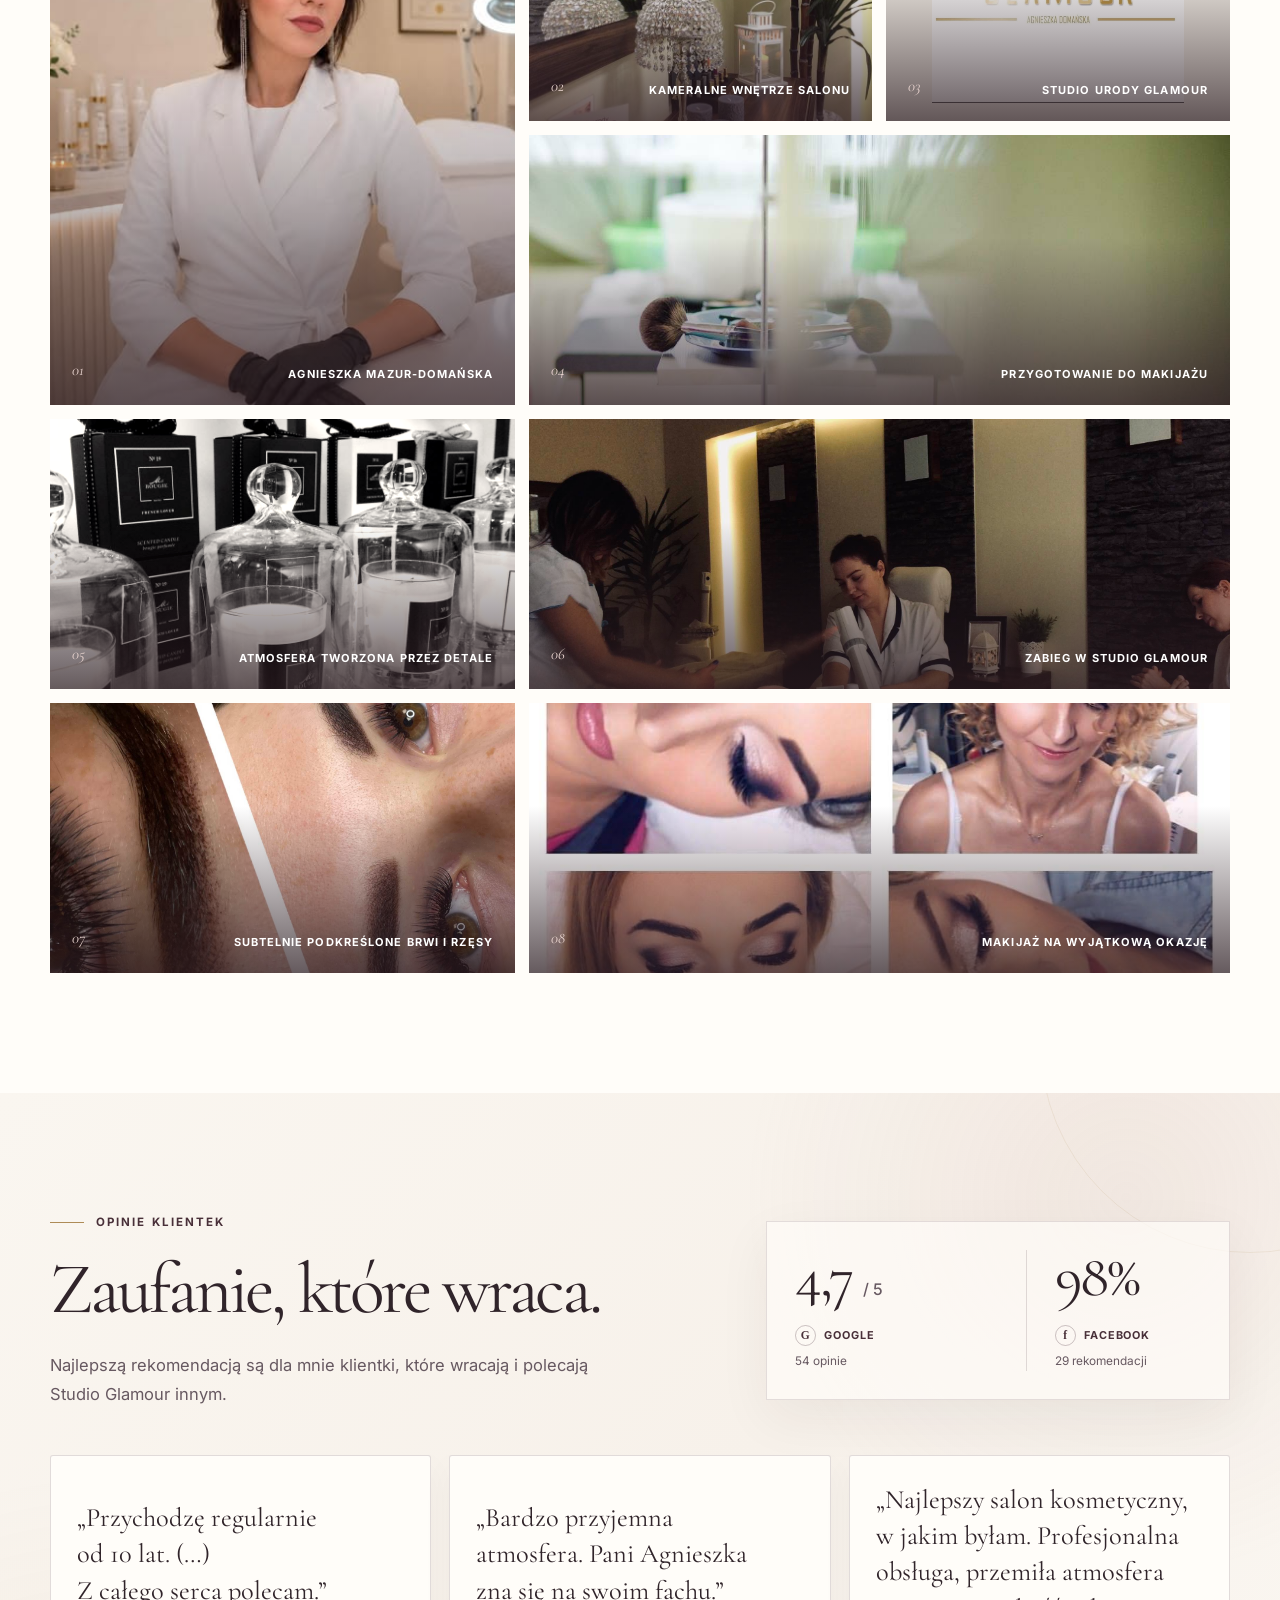
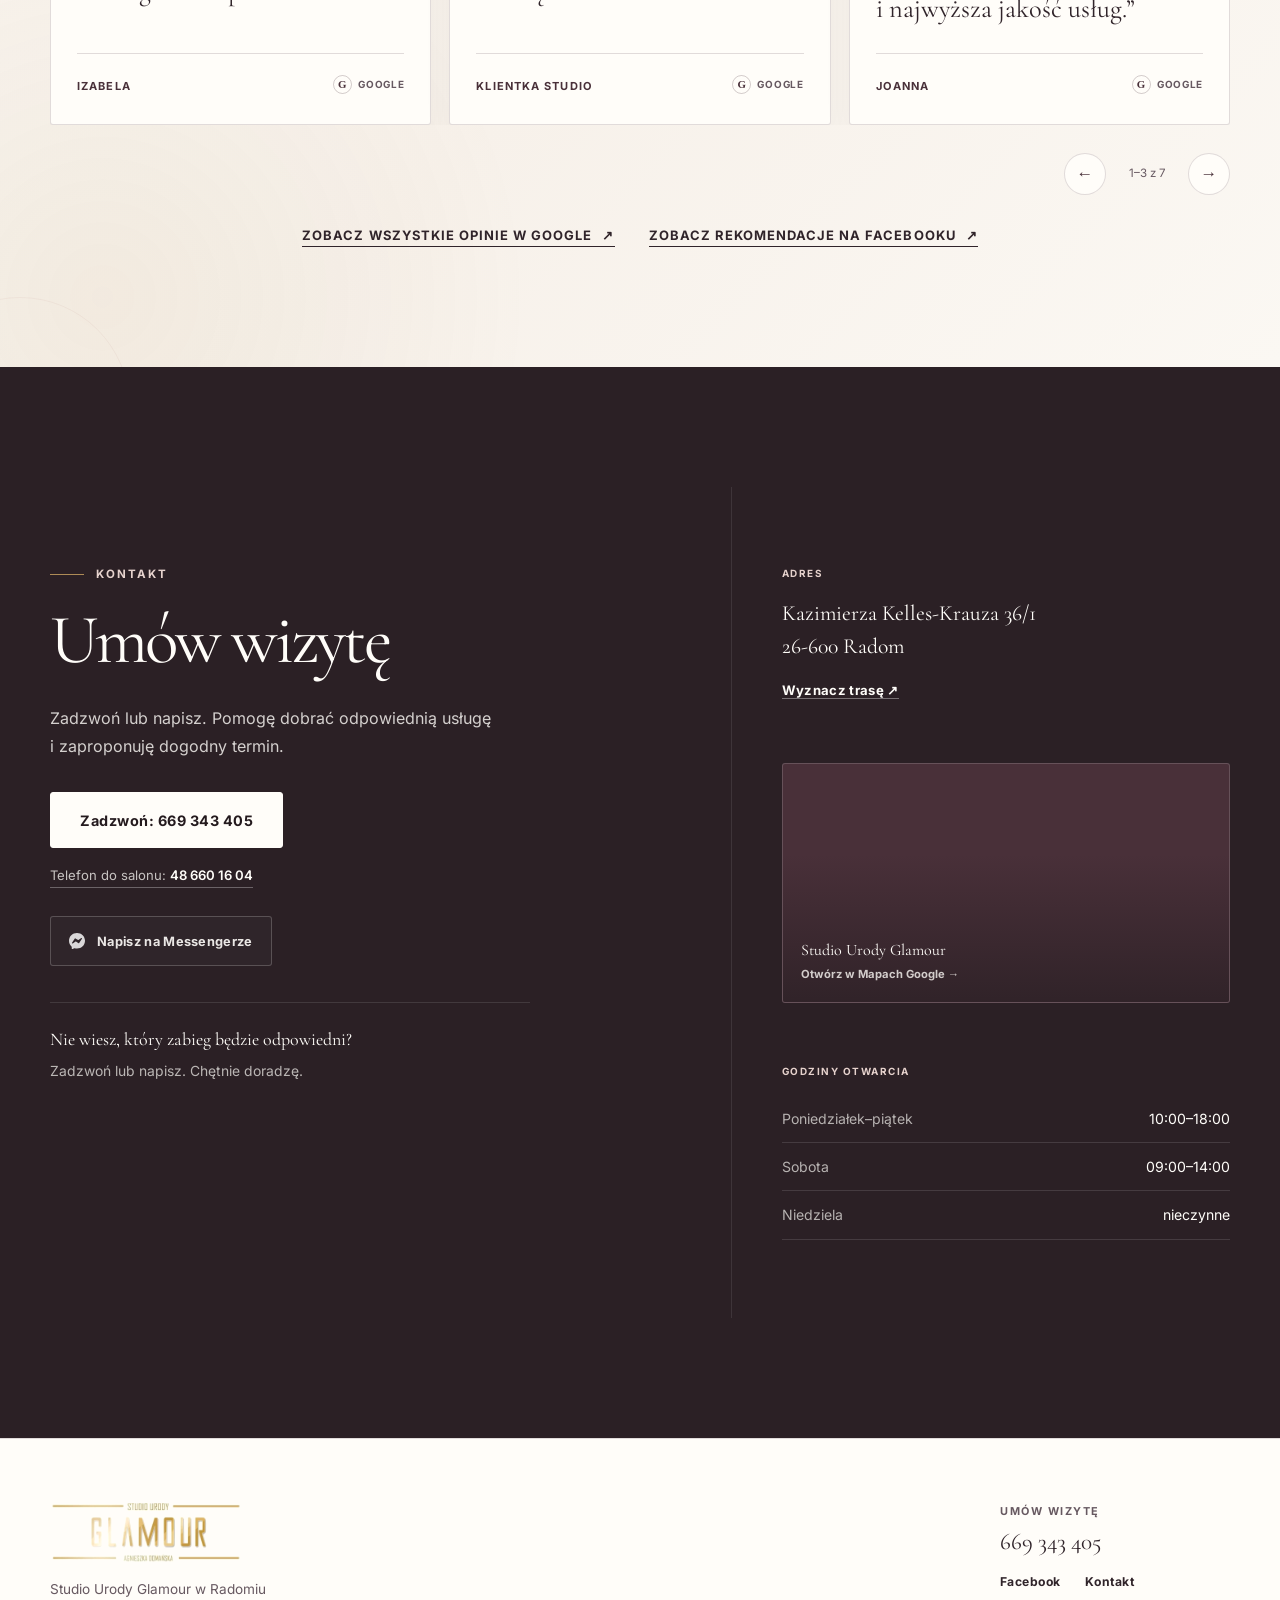
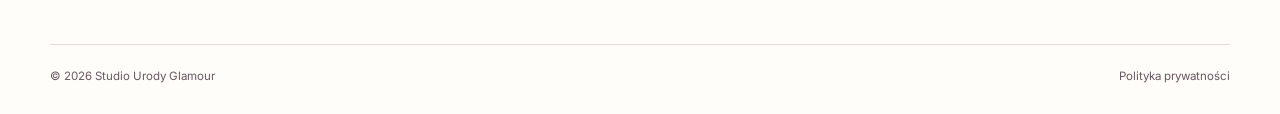
==== commit b74000e7: "Refine brand interlude section" ====
--- a/index.html
+++ b/index.html
@@ -17,7 +17,7 @@
       content="Studio Urody Glamour w Radomiu. Zabiegi i makijaż dopasowane do Ciebie."
     >
     <title>Studio Urody Glamour Radom | Agnieszka Mazur-Domańska</title>
-    <link rel="stylesheet" href="styles.css?v=20260721-21">
+    <link rel="stylesheet" href="styles.css?v=20260721-22">
     <link rel="manifest" href="site.webmanifest">
     <script type="application/ld+json">
       {
@@ -190,16 +190,8 @@
           <img src="assets/akcesoria-makijazowe.png" alt="" width="1000" height="564" loading="lazy">
         </div>
         <div class="brand-moment-copy" data-reveal>
-          <span class="brand-moment-logo">
-            <img
-              src="assets/studio-glamour-logo.jpg"
-              alt="Studio Urody Glamour Agnieszka Domańska"
-              width="960"
-              height="893"
-              loading="lazy"
-            >
-          </span>
-          <p>Tu nie musisz się spieszyć. To czas poświęcony Tobie.</p>
+          <span class="brand-moment-logo">Studio Glamour</span>
+          <p>Tu możesz zwolnić.<br>To czas tylko dla Ciebie.</p>
         </div>
         <div class="brand-moment-image brand-moment-image-dark" aria-hidden="true">
           <img src="assets/detale-swiece.jpg" alt="" width="960" height="960" loading="lazy">
--- a/styles.css
+++ b/styles.css
@@ -725,21 +725,21 @@
 
 .brand-moment {
   display: grid;
-  min-height: 320px;
   border-block: 1px solid var(--border);
   background: var(--wine-dark);
 }
 
 .brand-moment-image {
   position: relative;
-  min-height: 250px;
+  height: 280px;
   overflow: hidden;
+  order: 2;
 }
 
 .brand-moment-image::after {
   position: absolute;
   inset: 0;
-  background: linear-gradient(135deg, rgba(73, 48, 57, 0.12), rgba(43, 32, 37, 0.34));
+  background: rgba(43, 32, 37, 0.26);
   content: "";
 }
 
@@ -747,65 +747,50 @@
   width: 100%;
   height: 100%;
   object-fit: cover;
-}
-
-.brand-moment-image-dark img {
-  filter: sepia(0.14) contrast(1.04);
+  object-position: center center;
+  filter: saturate(0.72) sepia(0.12) brightness(0.88) contrast(0.95);
 }
 
 .brand-moment-copy {
   display: grid;
-  min-height: 260px;
-  padding: 52px 36px;
+  min-height: 280px;
+  padding: 44px 24px;
+  order: 1;
   place-content: center;
   color: var(--ivory);
   text-align: center;
-  background:
-    radial-gradient(circle at 50% 40%, rgba(174, 139, 86, 0.16), transparent 42%),
-    var(--wine-dark);
-}
-
-.brand-moment-copy::before,
+  background: var(--wine-dark);
+}
+
 .brand-moment-copy::after {
   display: block;
-  width: 54px;
+  width: 48px;
   height: 1px;
-  margin: 0 auto 24px;
+  margin: 22px auto 0;
   background: var(--gold);
   content: "";
 }
 
-.brand-moment-copy::after {
-  margin: 24px auto 0;
-}
-
 .brand-moment-logo {
-  position: relative;
   display: block;
-  width: min(260px, 82%);
-  height: 180px;
-  overflow: hidden;
-  margin: 0 auto 22px;
-}
-
-.brand-moment-logo img {
-  position: absolute;
-  top: 50%;
-  left: 0;
-  width: 100%;
-  height: auto;
-  filter: grayscale(1) invert(1) brightness(1.7);
-  mix-blend-mode: screen;
-  opacity: 0.94;
-  transform: translateY(-50%);
+  margin: 0 auto 24px;
+  color: var(--gold);
+  font-size: 0.72rem;
+  font-weight: 700;
+  letter-spacing: 0.18em;
+  text-transform: uppercase;
 }
 
 .brand-moment-copy p {
   max-width: 430px;
   margin: 0;
   font-family: var(--serif);
-  font-size: clamp(1.55rem, 4vw, 2.2rem);
+  font-size: clamp(1.72rem, 4.4vw, 2.43rem);
   line-height: 1.28;
+}
+
+.brand-moment-image-dark {
+  display: none;
 }
 
 .lead-copy {
@@ -1959,12 +1944,18 @@
   }
 
   .brand-moment {
-    grid-template-columns: minmax(0, 1fr) minmax(360px, 0.82fr) minmax(0, 1fr);
+    grid-template-columns: minmax(0, 1fr) minmax(360px, 0.8fr) minmax(0, 1fr);
   }
 
   .brand-moment-image,
   .brand-moment-copy {
-    min-height: 380px;
+    height: 480px;
+    min-height: 0;
+    order: initial;
+  }
+
+  .brand-moment-image-dark {
+    display: block;
   }
 
   .section-heading {
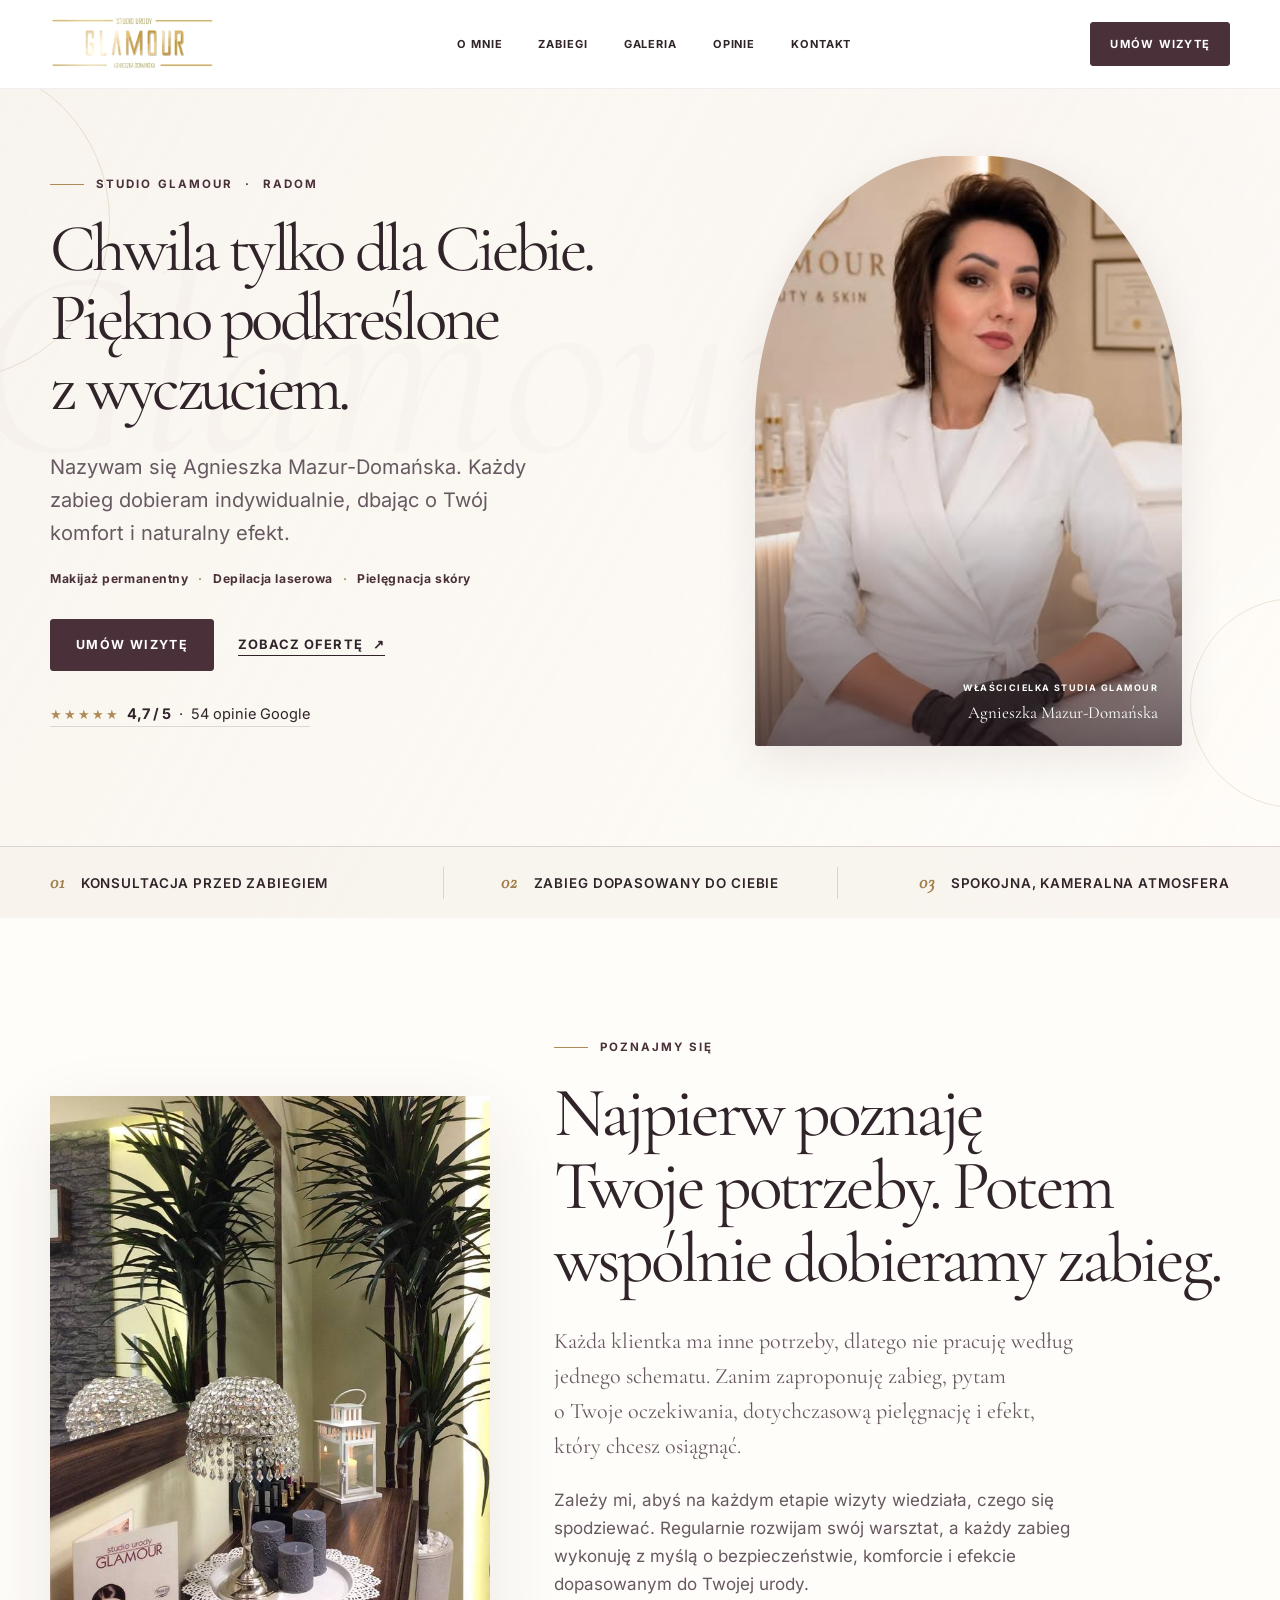
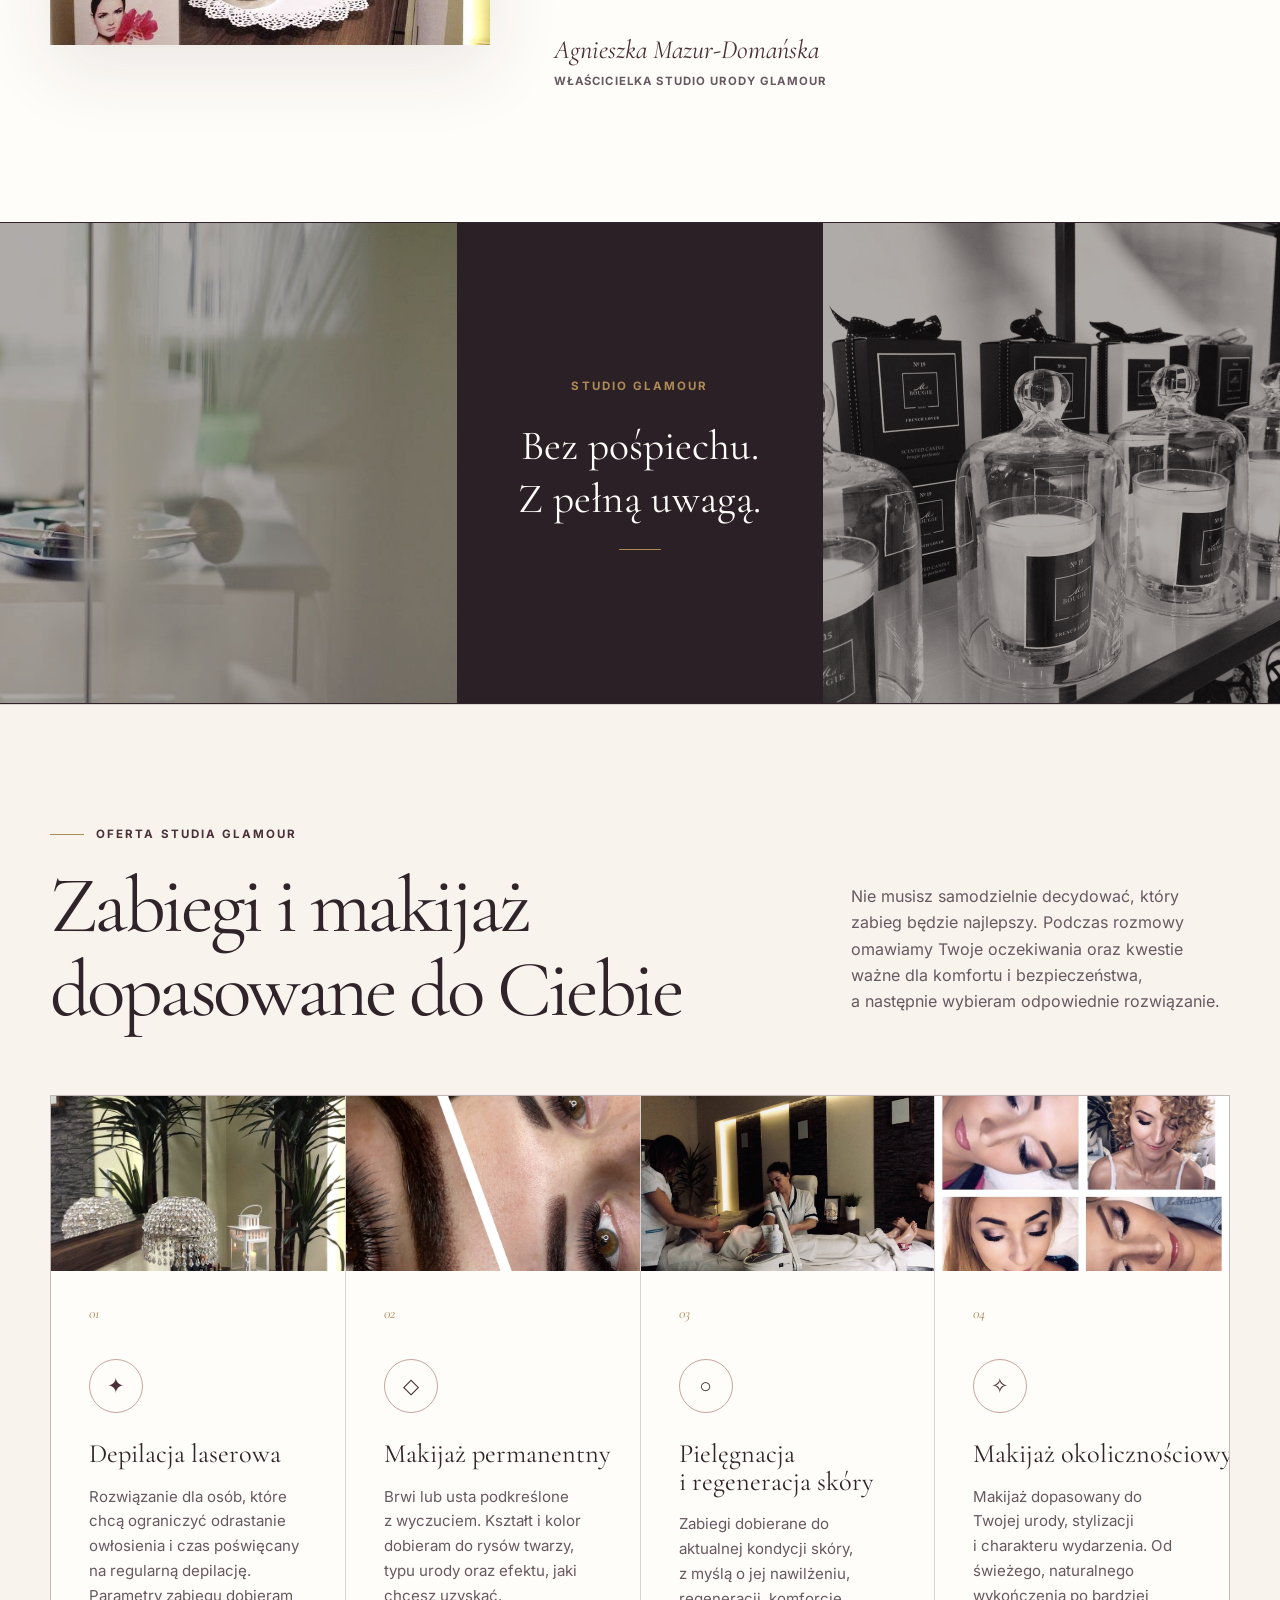
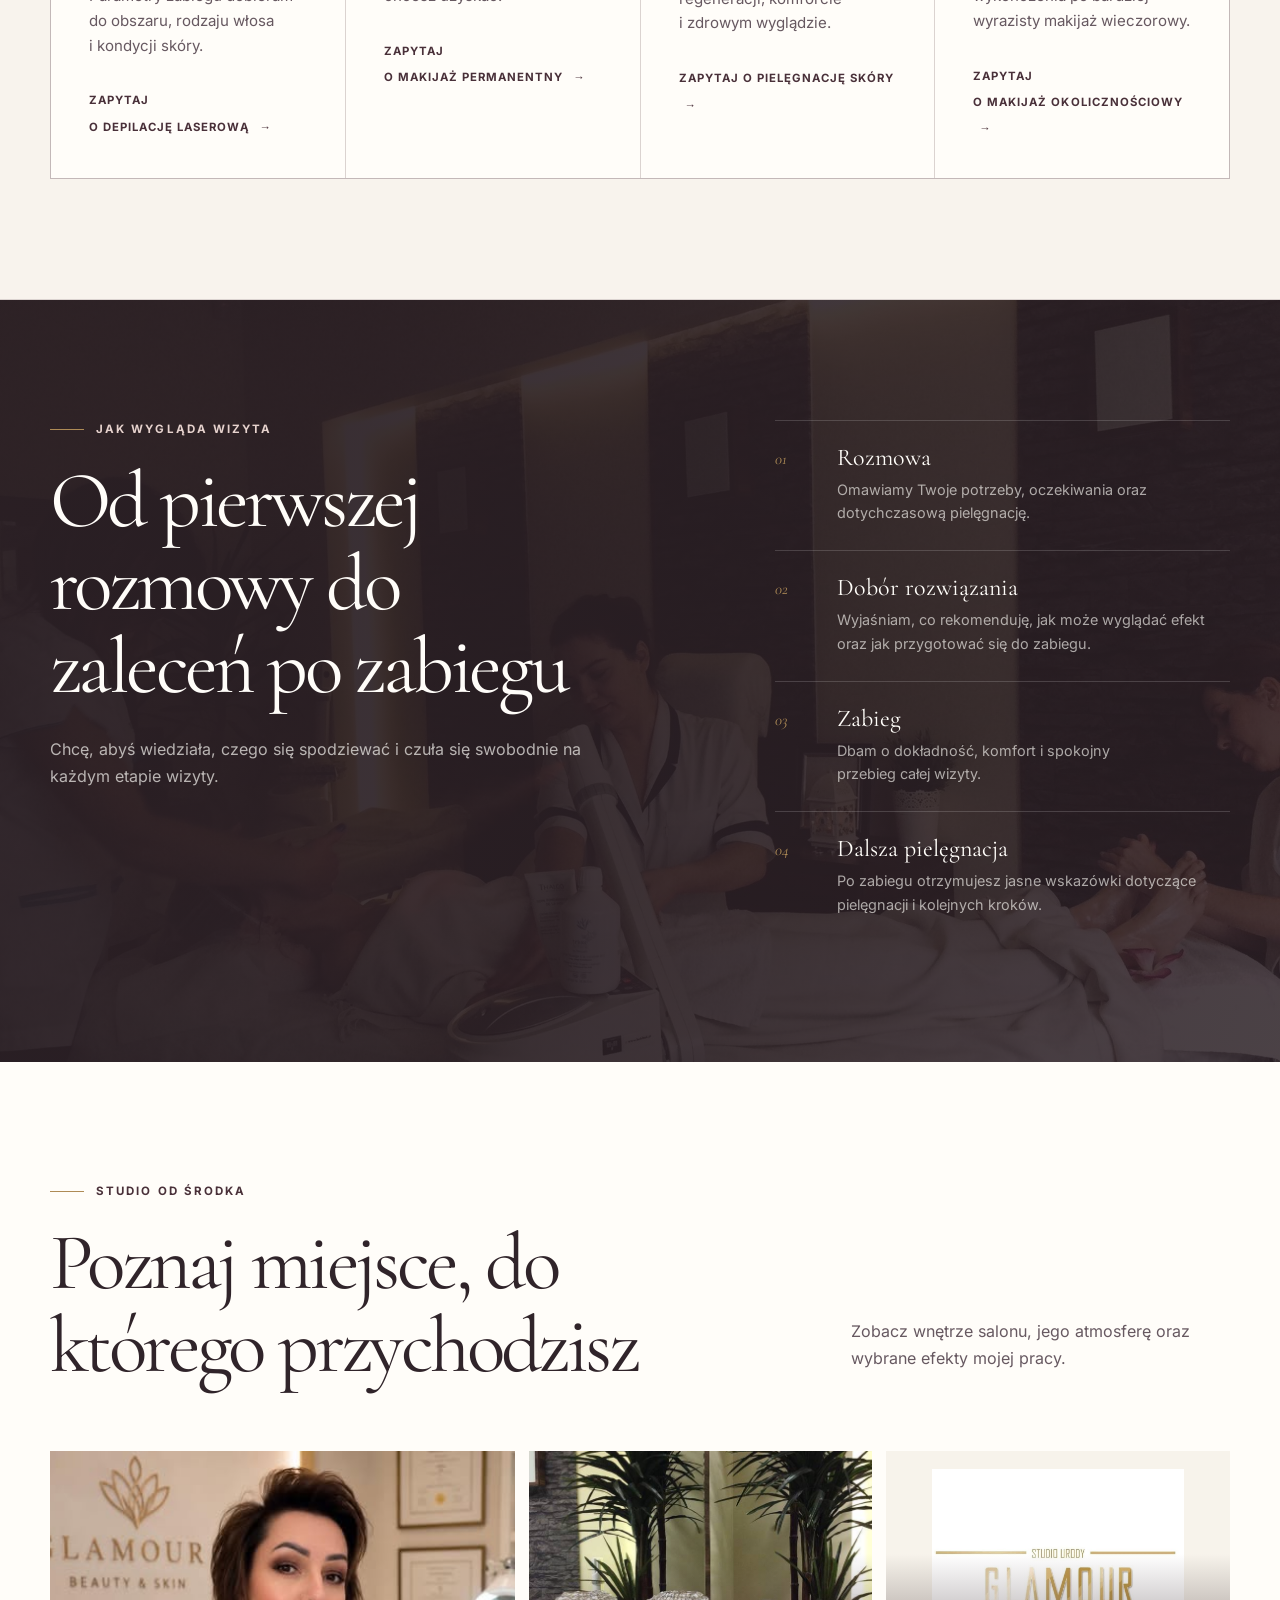
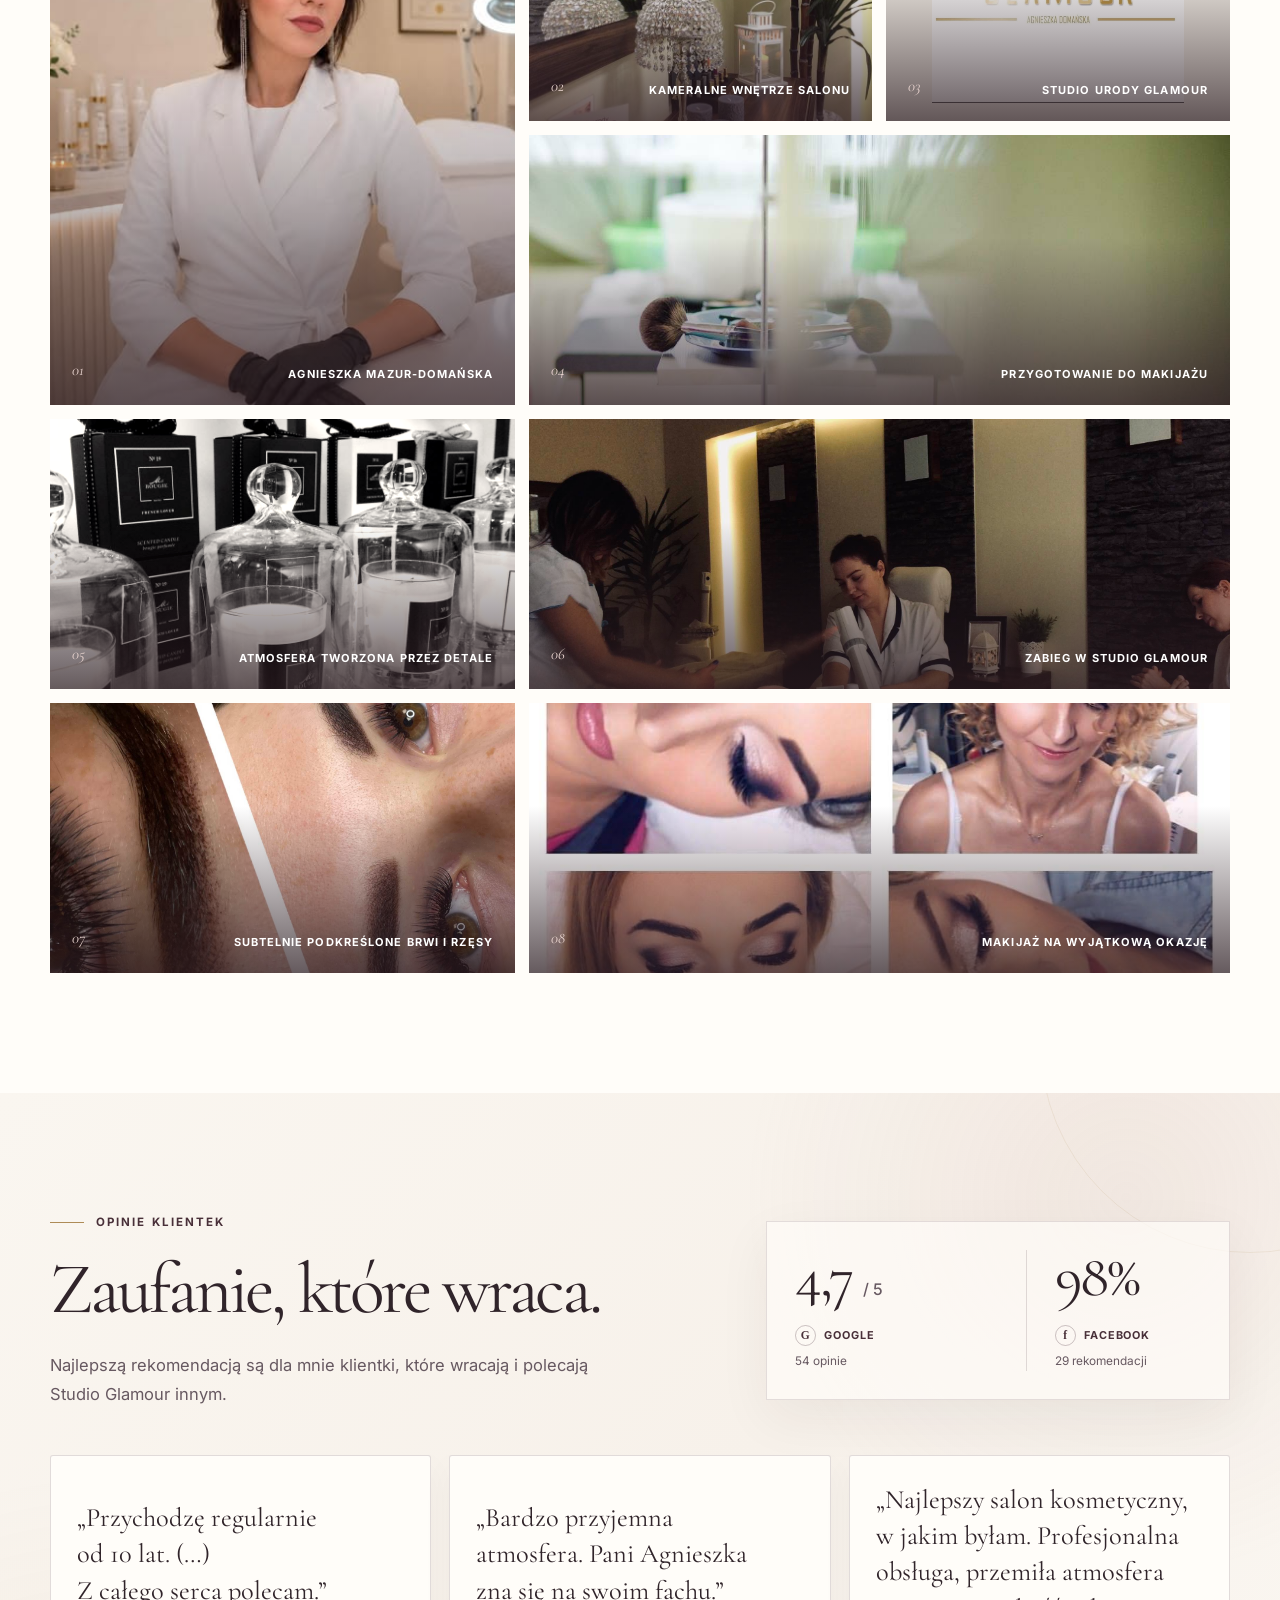
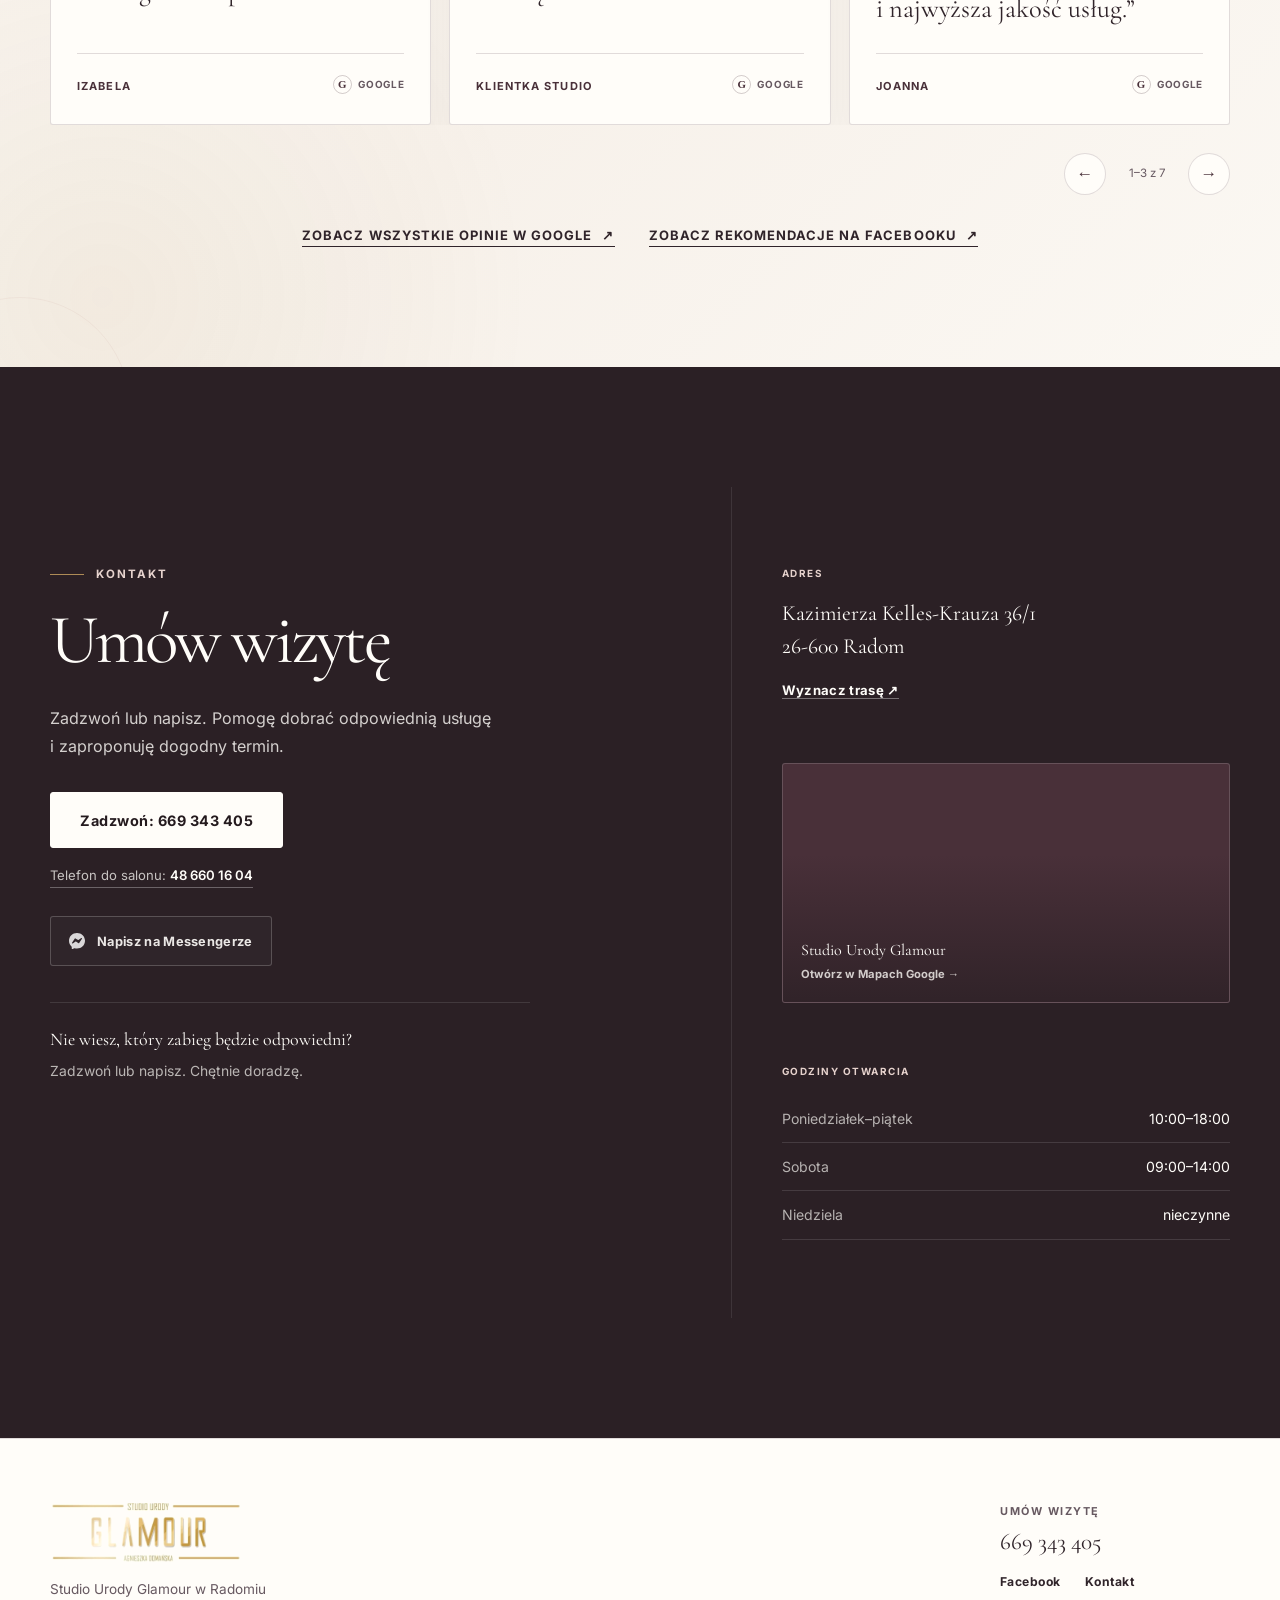
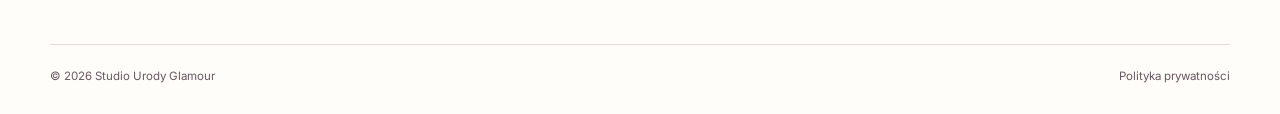
==== commit a0fa2682: "Polish brand interlude message" ====
--- a/index.html
+++ b/index.html
@@ -17,7 +17,7 @@
       content="Studio Urody Glamour w Radomiu. Zabiegi i makijaż dopasowane do Ciebie."
     >
     <title>Studio Urody Glamour Radom | Agnieszka Mazur-Domańska</title>
-    <link rel="stylesheet" href="styles.css?v=20260721-22">
+    <link rel="stylesheet" href="styles.css?v=20260721-23">
     <link rel="manifest" href="site.webmanifest">
     <script type="application/ld+json">
       {
@@ -191,7 +191,7 @@
         </div>
         <div class="brand-moment-copy" data-reveal>
           <span class="brand-moment-logo">Studio Glamour</span>
-          <p>Tu możesz zwolnić.<br>To czas tylko dla Ciebie.</p>
+          <p>Bez pośpiechu.<br>Z pełną uwagą.</p>
         </div>
         <div class="brand-moment-image brand-moment-image-dark" aria-hidden="true">
           <img src="assets/detale-swiece.jpg" alt="" width="960" height="960" loading="lazy">
--- a/styles.css
+++ b/styles.css
@@ -764,7 +764,7 @@
 
 .brand-moment-copy::after {
   display: block;
-  width: 48px;
+  width: 42px;
   height: 1px;
   margin: 22px auto 0;
   background: var(--gold);
@@ -785,7 +785,7 @@
   max-width: 430px;
   margin: 0;
   font-family: var(--serif);
-  font-size: clamp(1.72rem, 4.4vw, 2.43rem);
+  font-size: clamp(1.84rem, 4.7vw, 2.6rem);
   line-height: 1.28;
 }
 
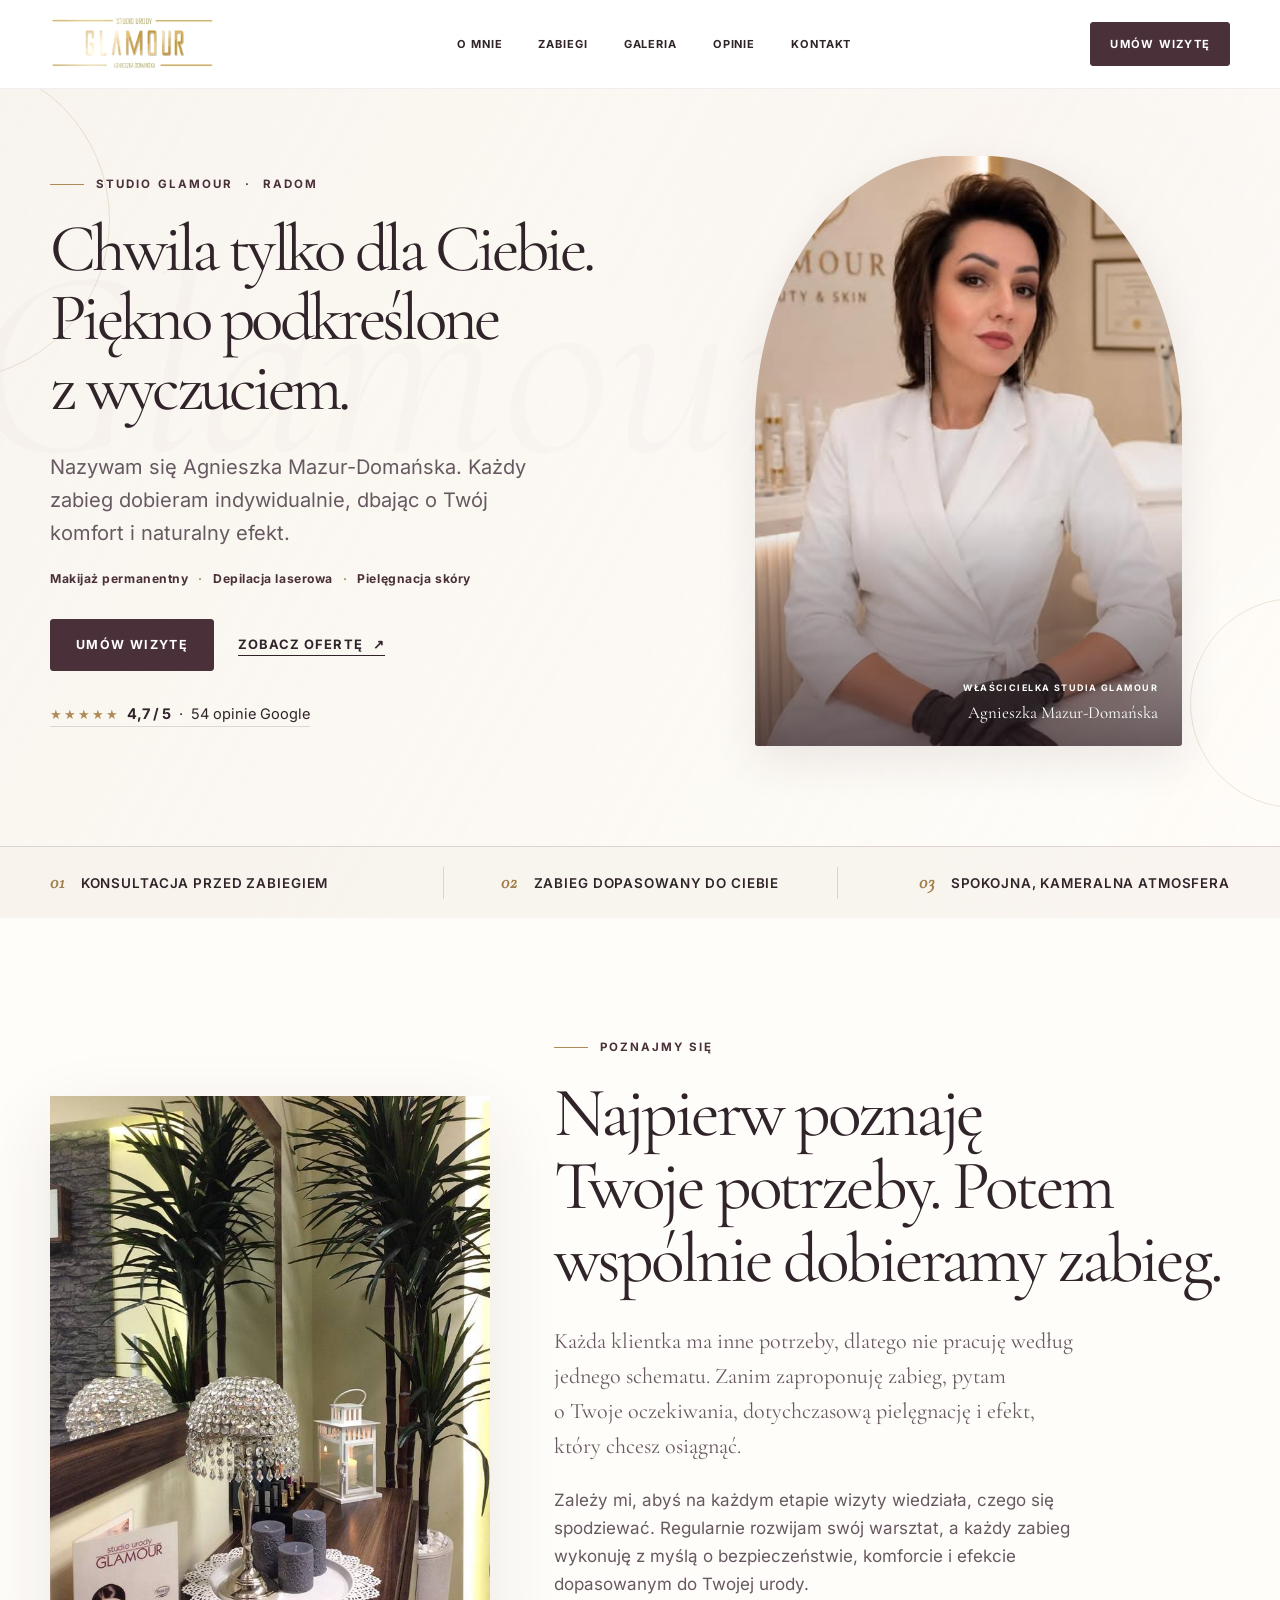
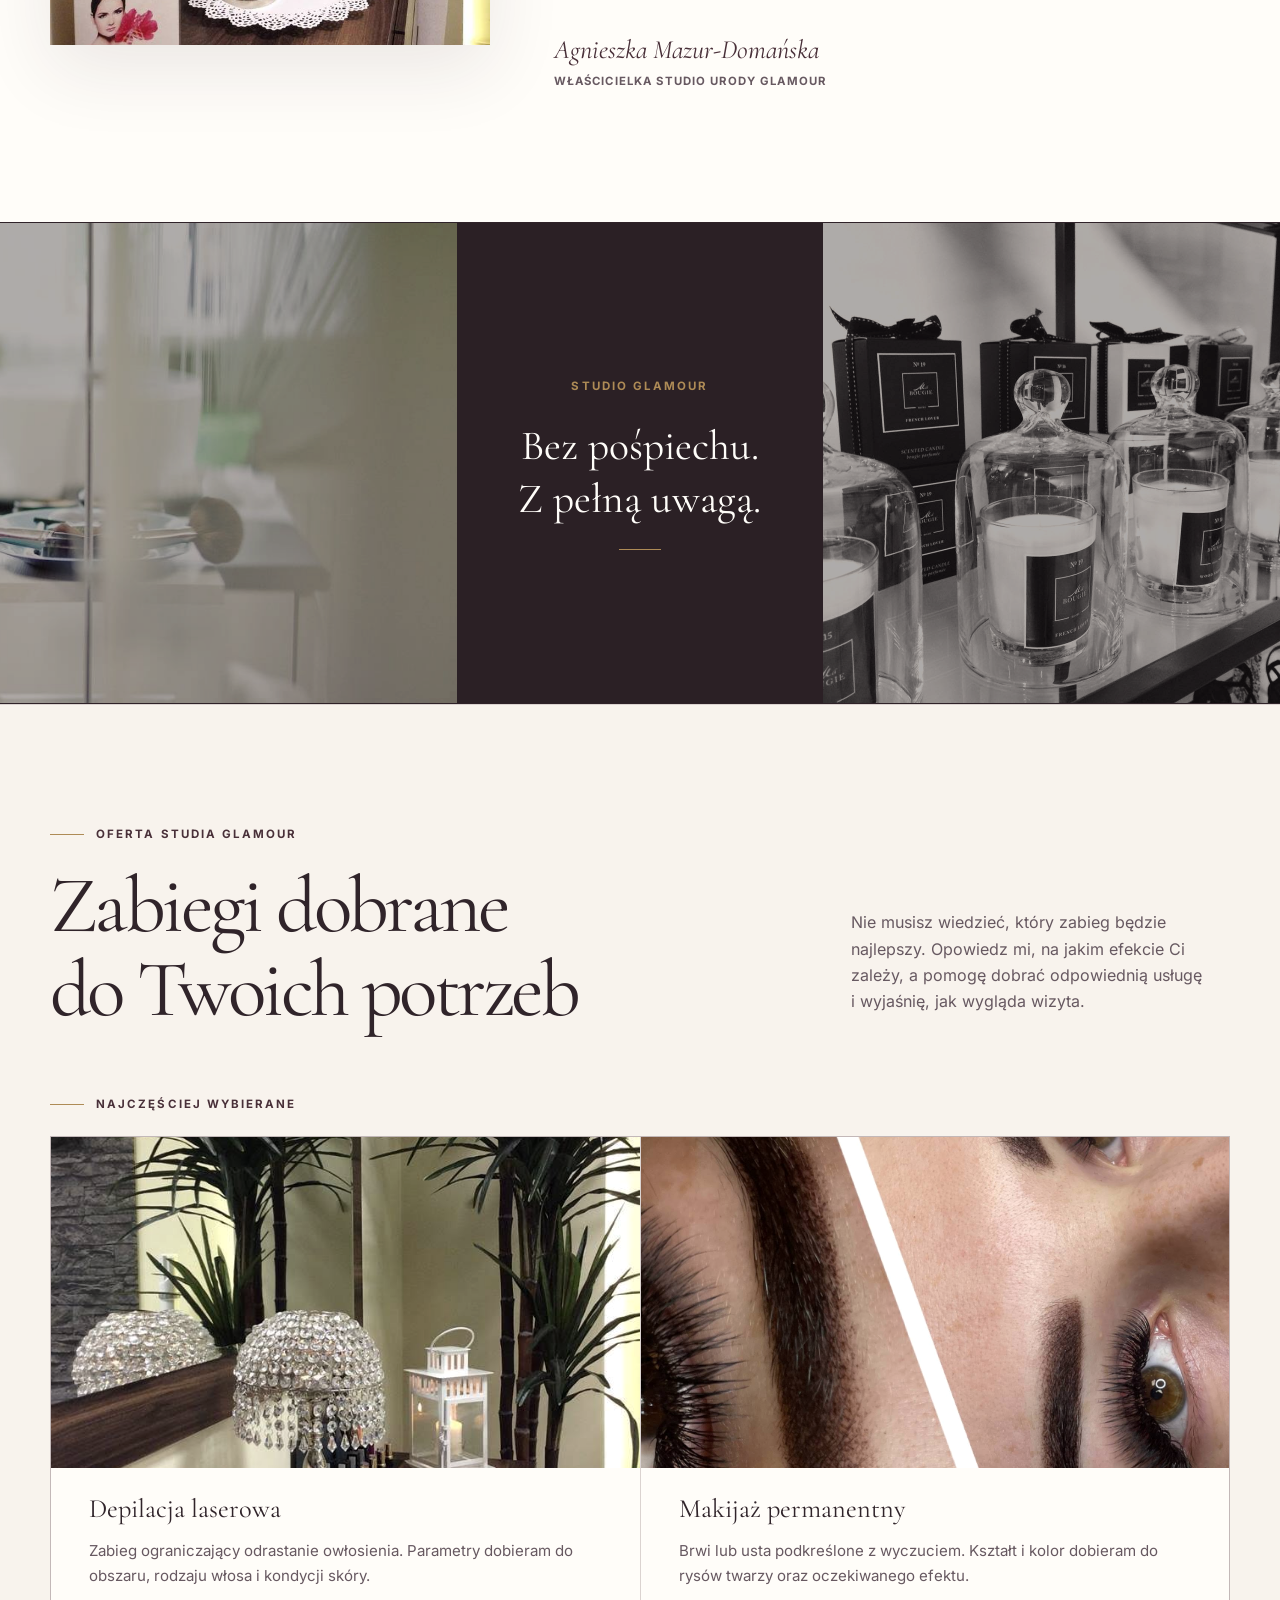
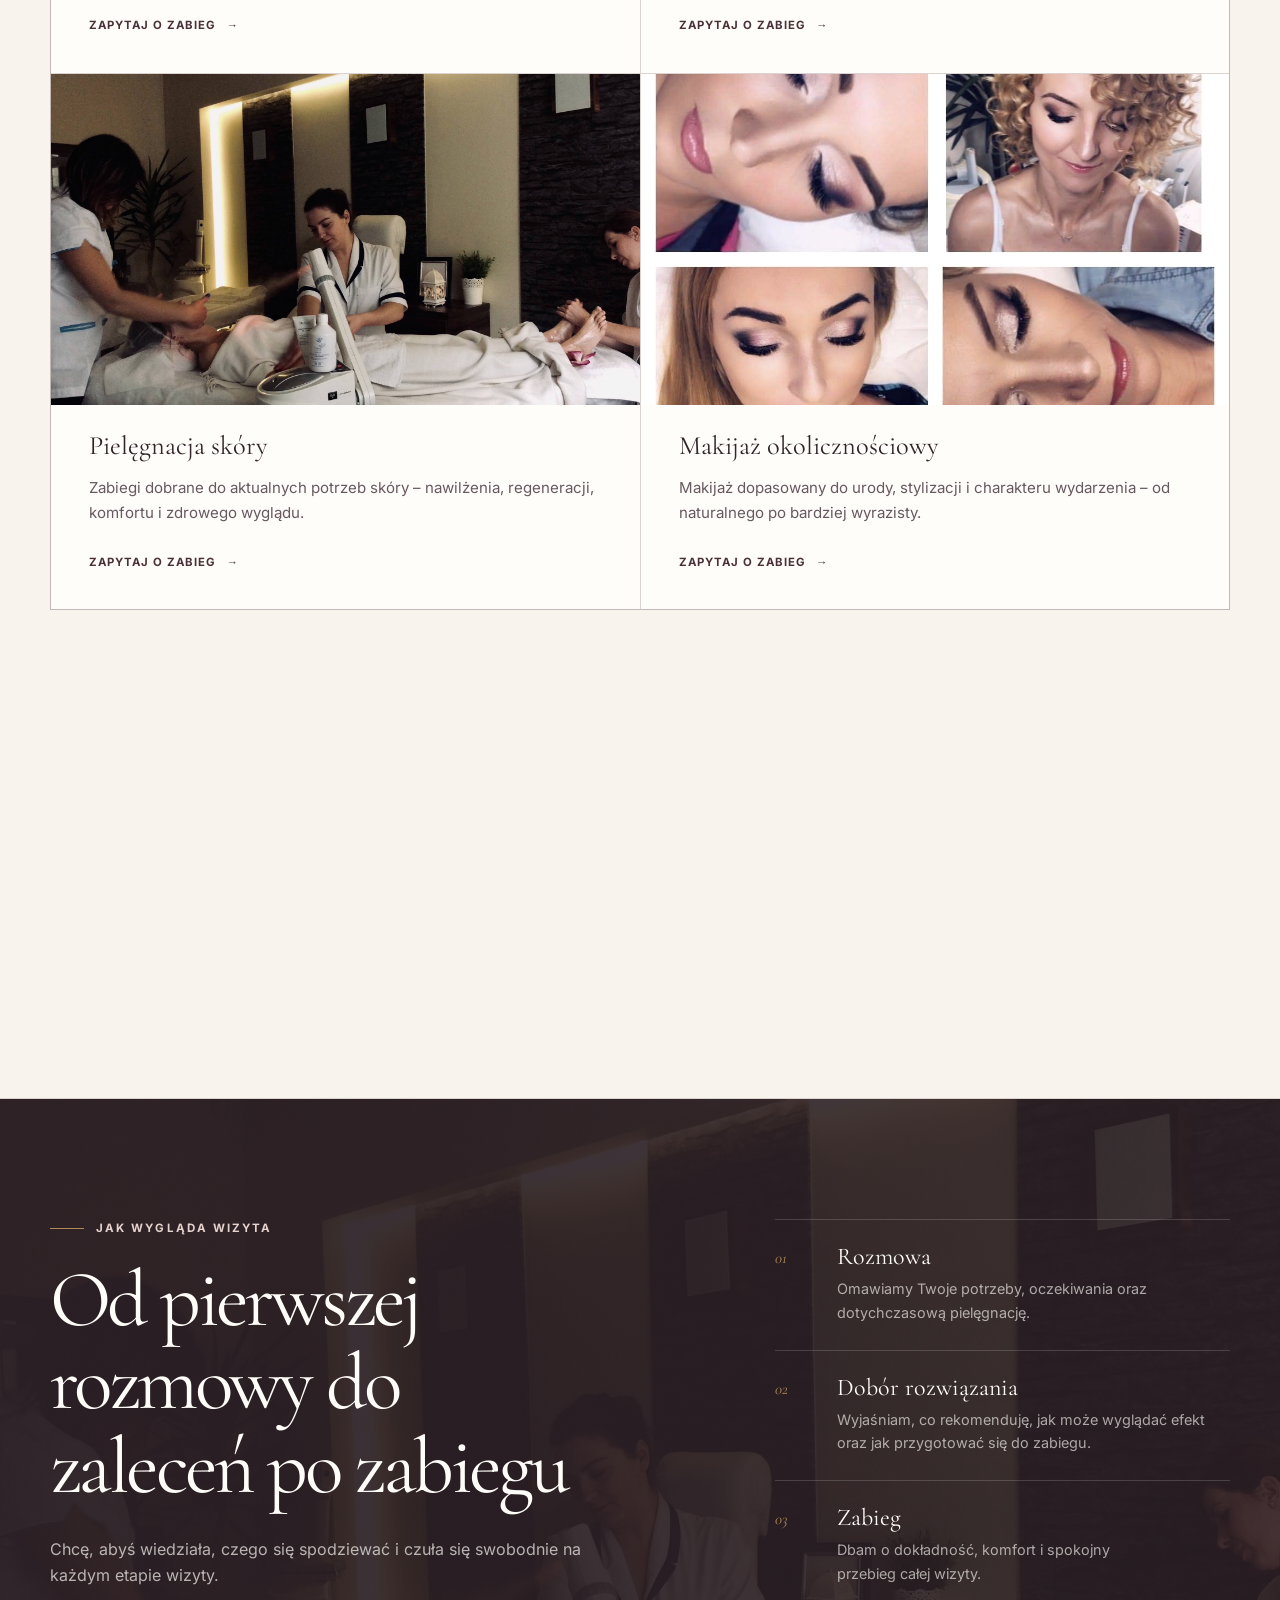
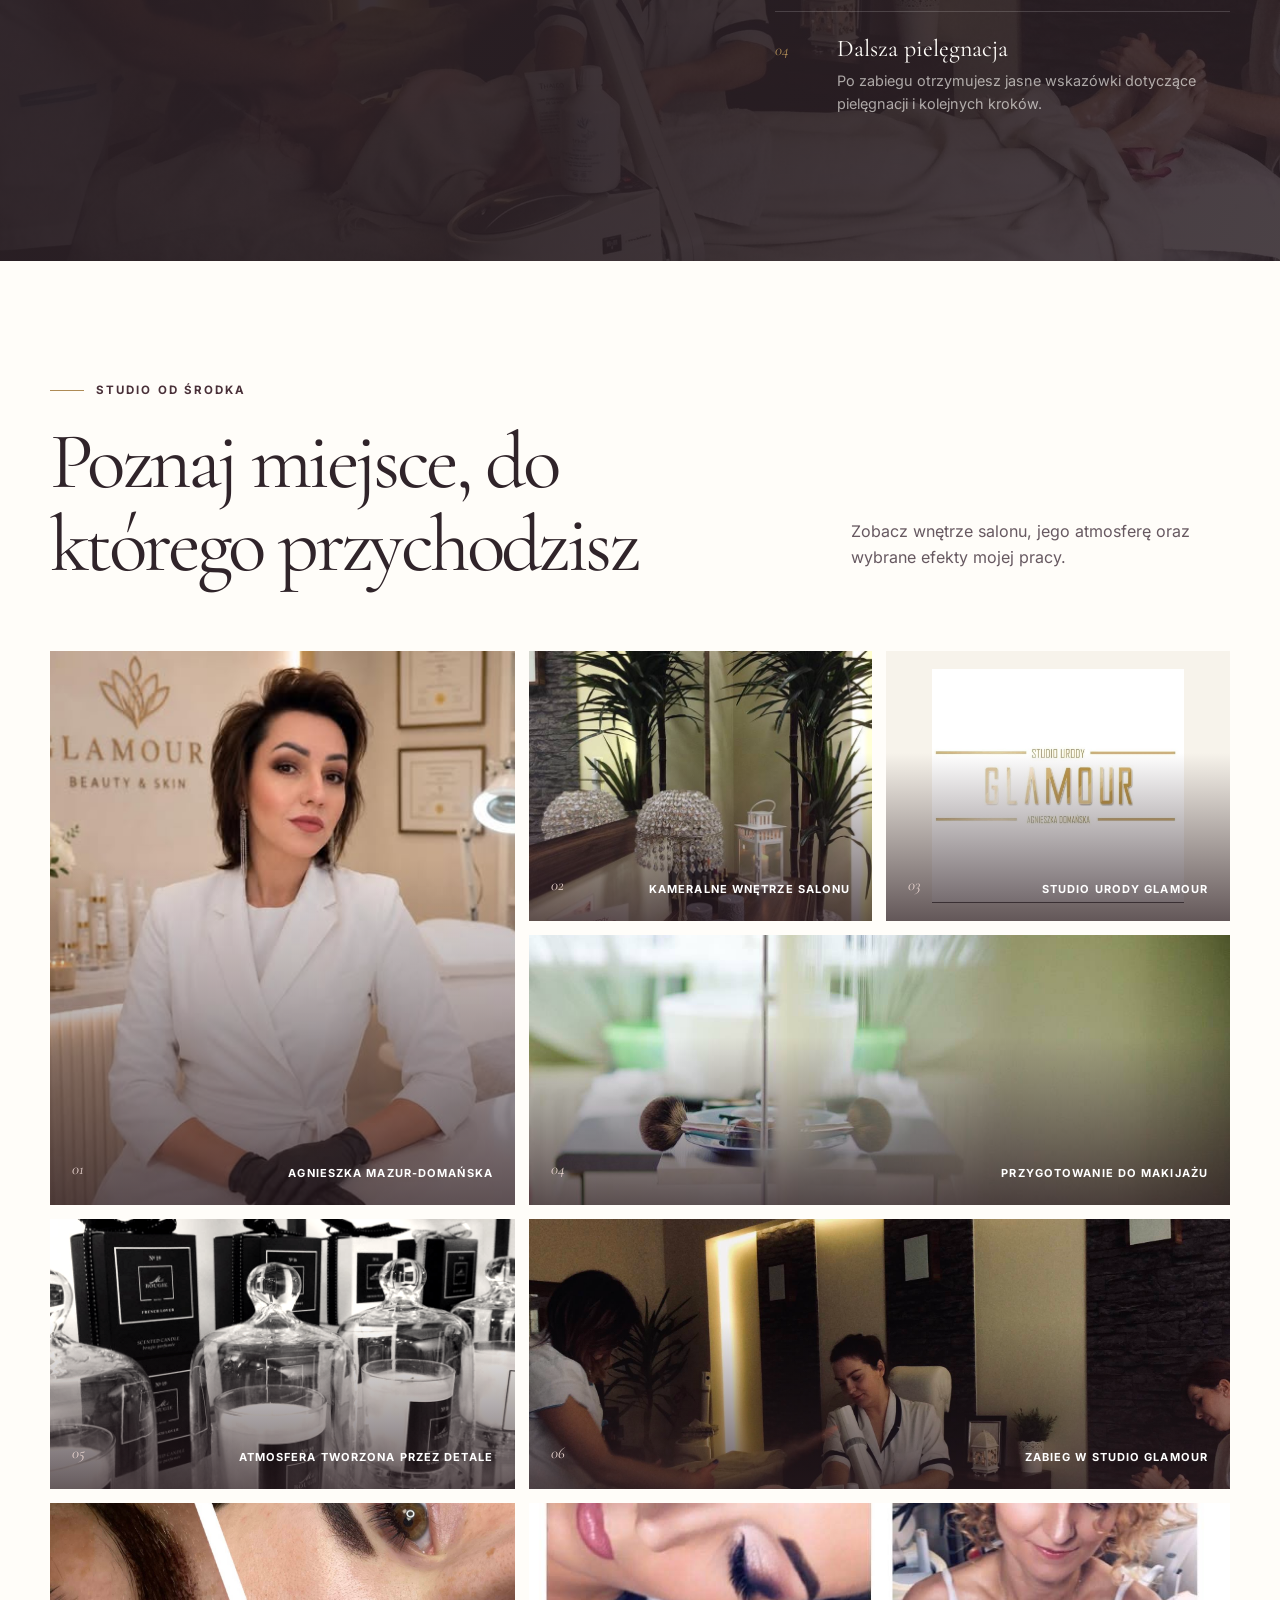
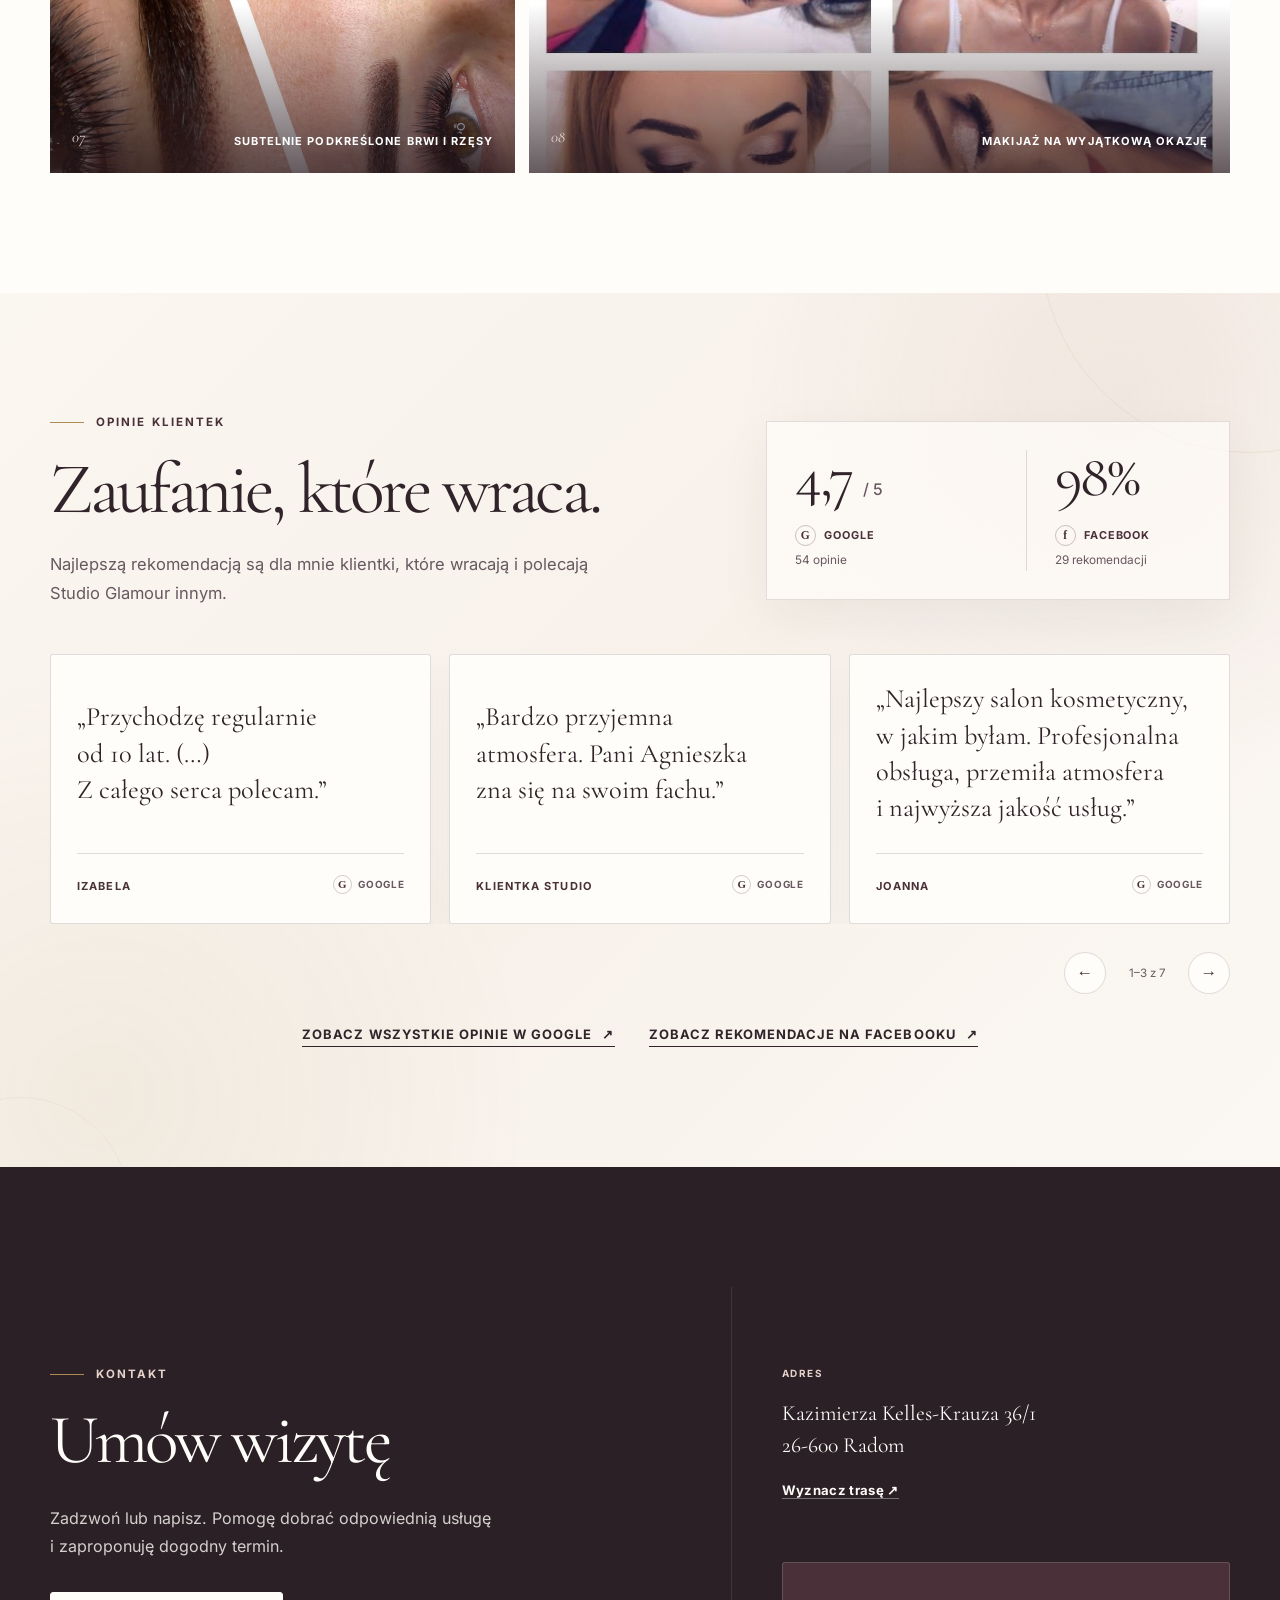
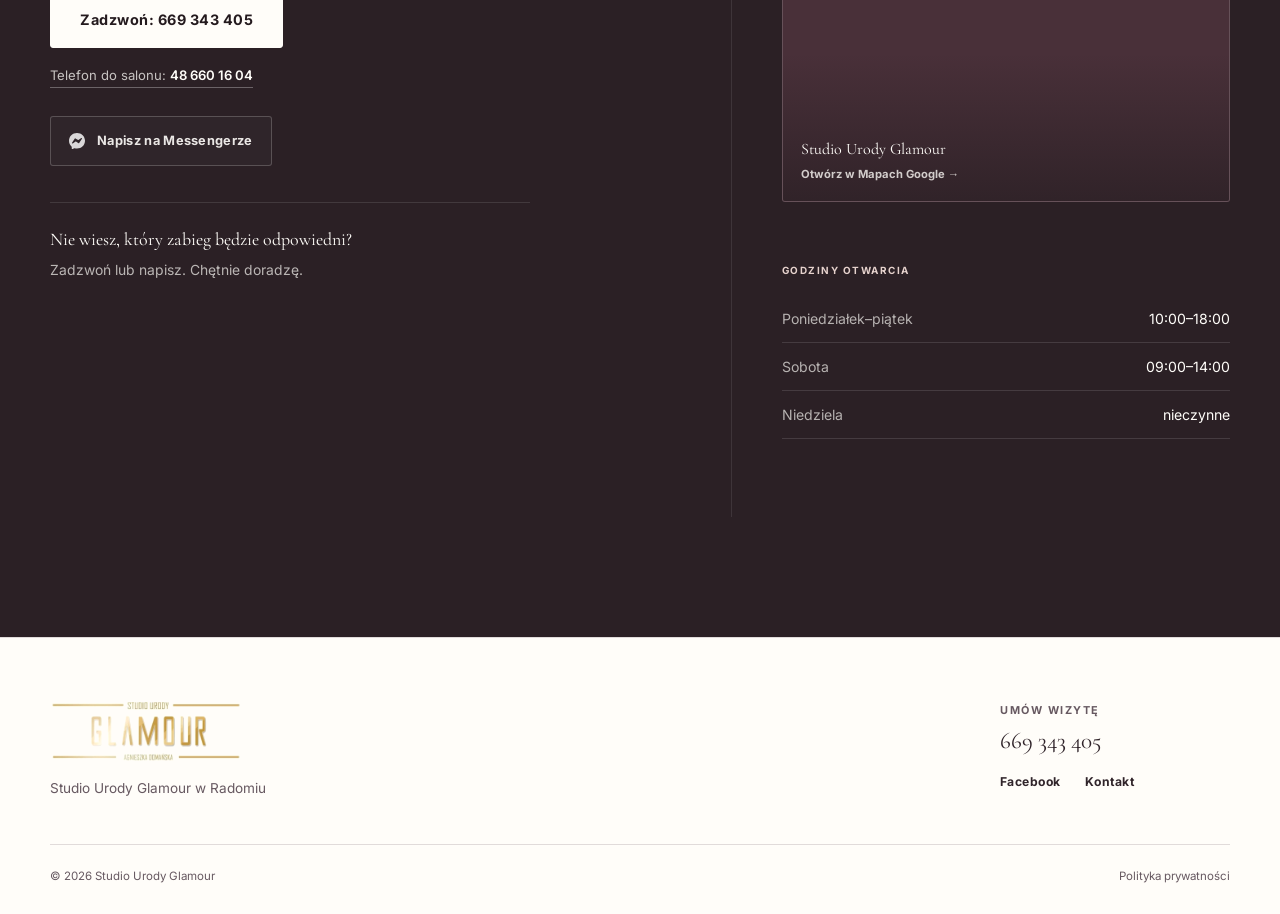
==== commit e4e564aa: "Rebuild scalable services section" ====
--- a/index.html
+++ b/index.html
@@ -17,7 +17,7 @@
       content="Studio Urody Glamour w Radomiu. Zabiegi i makijaż dopasowane do Ciebie."
     >
     <title>Studio Urody Glamour Radom | Agnieszka Mazur-Domańska</title>
-    <link rel="stylesheet" href="styles.css?v=20260721-23">
+    <link rel="stylesheet" href="styles.css?v=20260721-24">
     <link rel="manifest" href="site.webmanifest">
     <script type="application/ld+json">
       {
@@ -203,15 +203,16 @@
           <div class="section-heading" data-reveal>
             <div>
               <p class="eyebrow">Oferta Studia Glamour</p>
-              <h2 id="services-title">Zabiegi i makijaż dopasowane do Ciebie</h2>
+              <h2 id="services-title">Zabiegi dobrane do Twoich potrzeb</h2>
             </div>
             <p>
-              Nie musisz samodzielnie decydować, który zabieg będzie najlepszy.
-              Podczas rozmowy omawiamy Twoje oczekiwania oraz kwestie ważne dla
-              komfortu i bezpieczeństwa, a następnie wybieram odpowiednie rozwiązanie.
+              Nie musisz wiedzieć, który zabieg będzie najlepszy. Opowiedz mi,
+              na jakim efekcie Ci zależy, a pomogę dobrać odpowiednią usługę
+              i wyjaśnię, jak wygląda wizyta.
             </p>
           </div>
 
+          <p class="eyebrow service-grid-eyebrow" data-reveal>Najczęściej wybierane</p>
           <div class="service-grid">
             <article class="service-card" data-reveal>
               <figure class="service-photo">
@@ -223,15 +224,12 @@
                   loading="lazy"
                 >
               </figure>
-              <span class="service-number">01</span>
-              <div class="service-icon" aria-hidden="true">✦</div>
               <h3>Depilacja laserowa</h3>
               <p>
-                Rozwiązanie dla osób, które chcą ograniczyć odrastanie owłosienia
-                i czas poświęcany na regularną depilację. Parametry zabiegu dobieram
-                do obszaru, rodzaju włosa i kondycji skóry.
+                Zabieg ograniczający odrastanie owłosienia. Parametry dobieram do
+                obszaru, rodzaju włosa i kondycji skóry.
               </p>
-              <a href="#kontakt" aria-label="Zapytaj o depilację laserową">Zapytaj o depilację laserową <span aria-hidden="true">→</span></a>
+              <a href="#kontakt" aria-label="Zapytaj o depilację laserową">Zapytaj o zabieg <span aria-hidden="true">→</span></a>
             </article>
 
             <article class="service-card" data-reveal>
@@ -244,14 +242,12 @@
                   loading="lazy"
                 >
               </figure>
-              <span class="service-number">02</span>
-              <div class="service-icon" aria-hidden="true">◇</div>
               <h3>Makijaż permanentny</h3>
               <p>
                 Brwi lub usta podkreślone z wyczuciem. Kształt i kolor dobieram do
-                rysów twarzy, typu urody oraz efektu, jaki chcesz uzyskać.
+                rysów twarzy oraz oczekiwanego efektu.
               </p>
-              <a href="#kontakt" aria-label="Zapytaj o makijaż permanentny">Zapytaj o makijaż permanentny <span aria-hidden="true">→</span></a>
+              <a href="#kontakt" aria-label="Zapytaj o makijaż permanentny">Zapytaj o zabieg <span aria-hidden="true">→</span></a>
             </article>
 
             <article class="service-card" data-reveal>
@@ -264,14 +260,12 @@
                   loading="lazy"
                 >
               </figure>
-              <span class="service-number">03</span>
-              <div class="service-icon" aria-hidden="true">○</div>
-              <h3>Pielęgnacja i regeneracja skóry</h3>
+              <h3>Pielęgnacja skóry</h3>
               <p>
-                Zabiegi dobierane do aktualnej kondycji skóry, z myślą o jej
-                nawilżeniu, regeneracji, komforcie i zdrowym wyglądzie.
+                Zabiegi dobrane do aktualnych potrzeb skóry – nawilżenia,
+                regeneracji, komfortu i zdrowego wyglądu.
               </p>
-              <a href="#kontakt" aria-label="Zapytaj o pielęgnację i regenerację skóry">Zapytaj o pielęgnację skóry <span aria-hidden="true">→</span></a>
+              <a href="#kontakt" aria-label="Zapytaj o pielęgnację skóry">Zapytaj o zabieg <span aria-hidden="true">→</span></a>
             </article>
 
             <article class="service-card" data-reveal>
@@ -284,16 +278,39 @@
                   loading="lazy"
                 >
               </figure>
-              <span class="service-number">04</span>
-              <div class="service-icon" aria-hidden="true">✧</div>
               <h3>Makijaż okolicznościowy</h3>
               <p>
-                Makijaż dopasowany do Twojej urody, stylizacji i charakteru wydarzenia.
-                Od świeżego, naturalnego wykończenia po bardziej wyrazisty makijaż wieczorowy.
+                Makijaż dopasowany do urody, stylizacji i charakteru wydarzenia –
+                od naturalnego po bardziej wyrazisty.
               </p>
-              <a href="#kontakt" aria-label="Zapytaj o makijaż okolicznościowy">Zapytaj o makijaż okolicznościowy <span aria-hidden="true">→</span></a>
+              <a href="#kontakt" aria-label="Zapytaj o makijaż okolicznościowy">Zapytaj o zabieg <span aria-hidden="true">→</span></a>
             </article>
           </div>
+
+          <section class="full-offer" aria-labelledby="full-offer-title" data-reveal>
+            <h3 id="full-offer-title">Pełna oferta</h3>
+            <ul class="full-offer-list">
+              <!--
+                MIEJSCE NA POTWIERDZONE KATEGORIE I USŁUGI.
+                Każdą kategorię dodaj jako element listy w poniższej strukturze:
+
+                <li class="full-offer-category">
+                  <h4>Nazwa kategorii</h4>
+                  <ul>
+                    <li>Nazwa potwierdzonej usługi</li>
+                  </ul>
+                </li>
+              -->
+            </ul>
+          </section>
+
+          <aside class="services-cta" aria-labelledby="services-cta-title" data-reveal>
+            <div>
+              <h3 id="services-cta-title">Nie wiesz, który zabieg wybrać?</h3>
+              <p>Opowiedz mi, na jakim efekcie Ci zależy. Pomogę dobrać odpowiednią usługę.</p>
+            </div>
+            <a class="button" href="#kontakt">Umów konsultację</a>
+          </aside>
         </div>
       </section>
 
--- a/styles.css
+++ b/styles.css
@@ -843,11 +843,17 @@
   background: var(--border);
 }
 
+.service-grid-eyebrow {
+  margin-bottom: 22px;
+}
+
 .service-card {
   position: relative;
-  min-height: 505px;
+  display: flex;
+  min-width: 0;
   padding: 32px;
   overflow: hidden;
+  flex-direction: column;
   background: var(--ivory);
   transition: background-color 220ms ease, transform 220ms ease;
 }
@@ -877,7 +883,8 @@
 }
 
 .service-photo {
-  height: 160px;
+  width: auto;
+  aspect-ratio: 16 / 9;
   margin: -32px -32px 25px;
   overflow: hidden;
   background: var(--rose-light);
@@ -887,24 +894,9 @@
   width: 100%;
   height: 100%;
   object-fit: cover;
+  object-position: center center;
   filter: saturate(0.82) contrast(1.02);
   transition: filter 350ms ease, transform 600ms ease;
-}
-
-.service-card:nth-child(1) .service-photo img {
-  object-position: center 46%;
-}
-
-.service-card:nth-child(2) .service-photo img {
-  object-position: center 39%;
-}
-
-.service-card:nth-child(3) .service-photo img {
-  object-position: center 42%;
-}
-
-.service-card:nth-child(4) .service-photo img {
-  object-position: center;
 }
 
 .service-card:hover .service-photo img {
@@ -912,37 +904,21 @@
   transform: scale(1.035);
 }
 
-.service-number {
-  color: var(--gold);
-  font-family: var(--serif);
-  font-size: 0.92rem;
-  font-style: italic;
-}
-
-.service-icon {
-  display: grid;
-  width: 54px;
-  height: 54px;
-  margin: 34px 0 28px;
-  place-items: center;
-  border: 1px solid var(--rose);
-  border-radius: 50%;
-  color: var(--wine);
-  font-size: 1.3rem;
-}
-
 .service-card p {
-  max-width: 285px;
+  max-width: 540px;
   margin-bottom: 27px;
   color: var(--ink-soft);
   font-size: 0.94rem;
 }
 
 .service-card a {
+  align-self: flex-start;
+  margin-top: auto;
   color: var(--wine);
   font-size: 0.71rem;
   font-weight: 700;
   letter-spacing: 0.09em;
+  white-space: nowrap;
   text-transform: uppercase;
 }
 
@@ -954,6 +930,76 @@
 
 .service-card a:hover span {
   transform: translateX(4px);
+}
+
+.full-offer {
+  margin-top: 64px;
+  padding: 30px 0;
+  border-block: 1px solid var(--border);
+}
+
+.full-offer h3 {
+  margin: 0;
+  font-size: clamp(1.8rem, 4vw, 2.5rem);
+}
+
+.full-offer-list {
+  display: grid;
+  margin: 0;
+  padding: 0;
+  gap: 28px;
+  list-style: none;
+}
+
+.full-offer-list:not(:empty) {
+  margin-top: 30px;
+}
+
+.full-offer-category {
+  padding-top: 20px;
+  border-top: 1px solid var(--border);
+}
+
+.full-offer-category h4 {
+  margin: 0 0 14px;
+  font-family: var(--serif);
+  font-size: 1.3rem;
+  font-weight: 400;
+}
+
+.full-offer-category ul {
+  display: grid;
+  margin: 0;
+  padding: 0;
+  gap: 9px;
+  color: var(--ink-soft);
+  list-style: none;
+}
+
+.services-cta {
+  display: grid;
+  margin-top: 36px;
+  padding: 30px;
+  gap: 24px;
+  border: 1px solid var(--border);
+  align-items: center;
+  background: var(--ivory);
+}
+
+.services-cta h3 {
+  margin-bottom: 10px;
+  font-size: clamp(1.65rem, 4vw, 2.15rem);
+}
+
+.services-cta p {
+  max-width: 620px;
+  margin: 0;
+  color: var(--ink-soft);
+}
+
+.services-cta .button {
+  justify-self: start;
+  white-space: nowrap;
 }
 
 .values {
@@ -1818,6 +1864,14 @@
     grid-template-columns: repeat(2, 1fr);
   }
 
+  .full-offer-list {
+    grid-template-columns: repeat(2, minmax(0, 1fr));
+  }
+
+  .services-cta {
+    grid-template-columns: minmax(0, 1fr) auto;
+  }
+
   .gallery-grid {
     grid-template-columns: repeat(2, 1fr);
   }
@@ -1965,16 +2019,15 @@
   }
 
   .service-grid {
-    grid-template-columns: repeat(4, 1fr);
+    grid-template-columns: repeat(2, minmax(0, 1fr));
   }
 
   .service-card {
-    min-height: 565px;
     padding: 34px 28px;
   }
 
   .service-photo {
-    height: 175px;
+    height: auto;
     margin: -34px -28px 26px;
   }
 
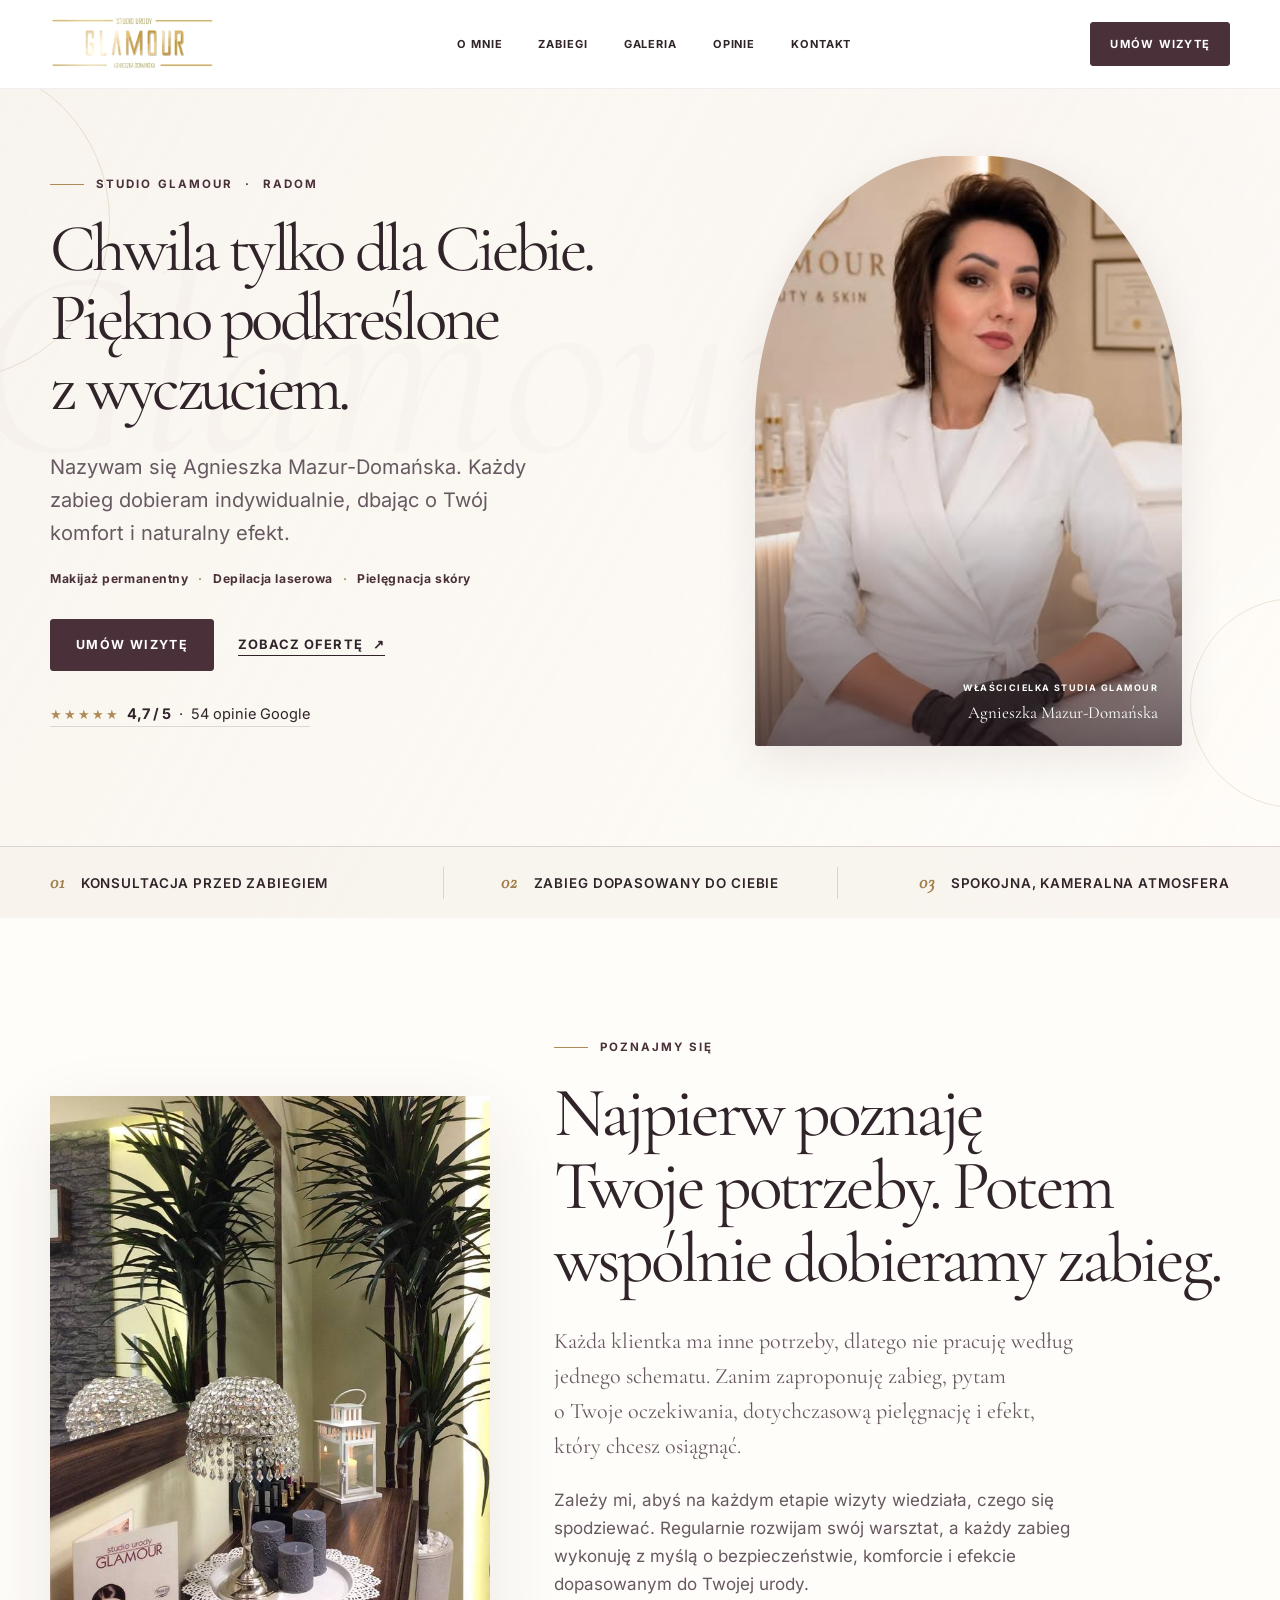
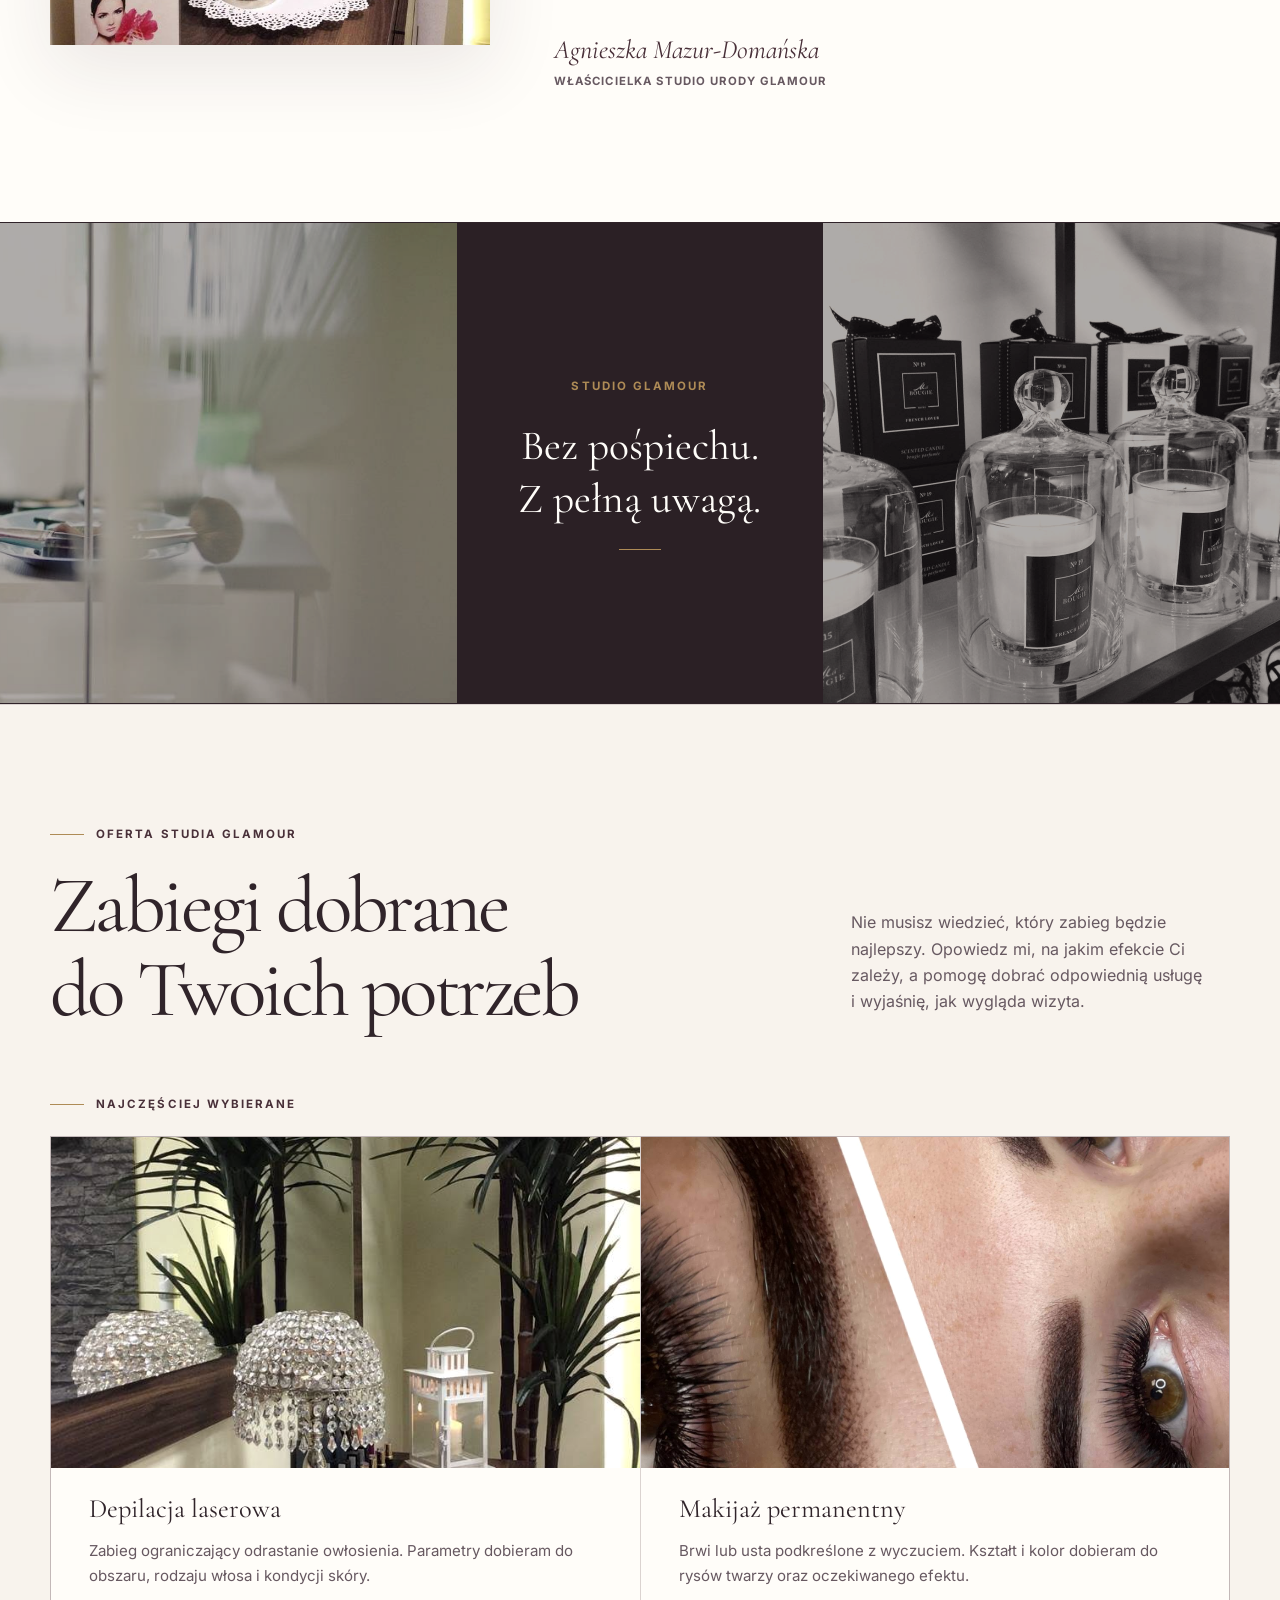
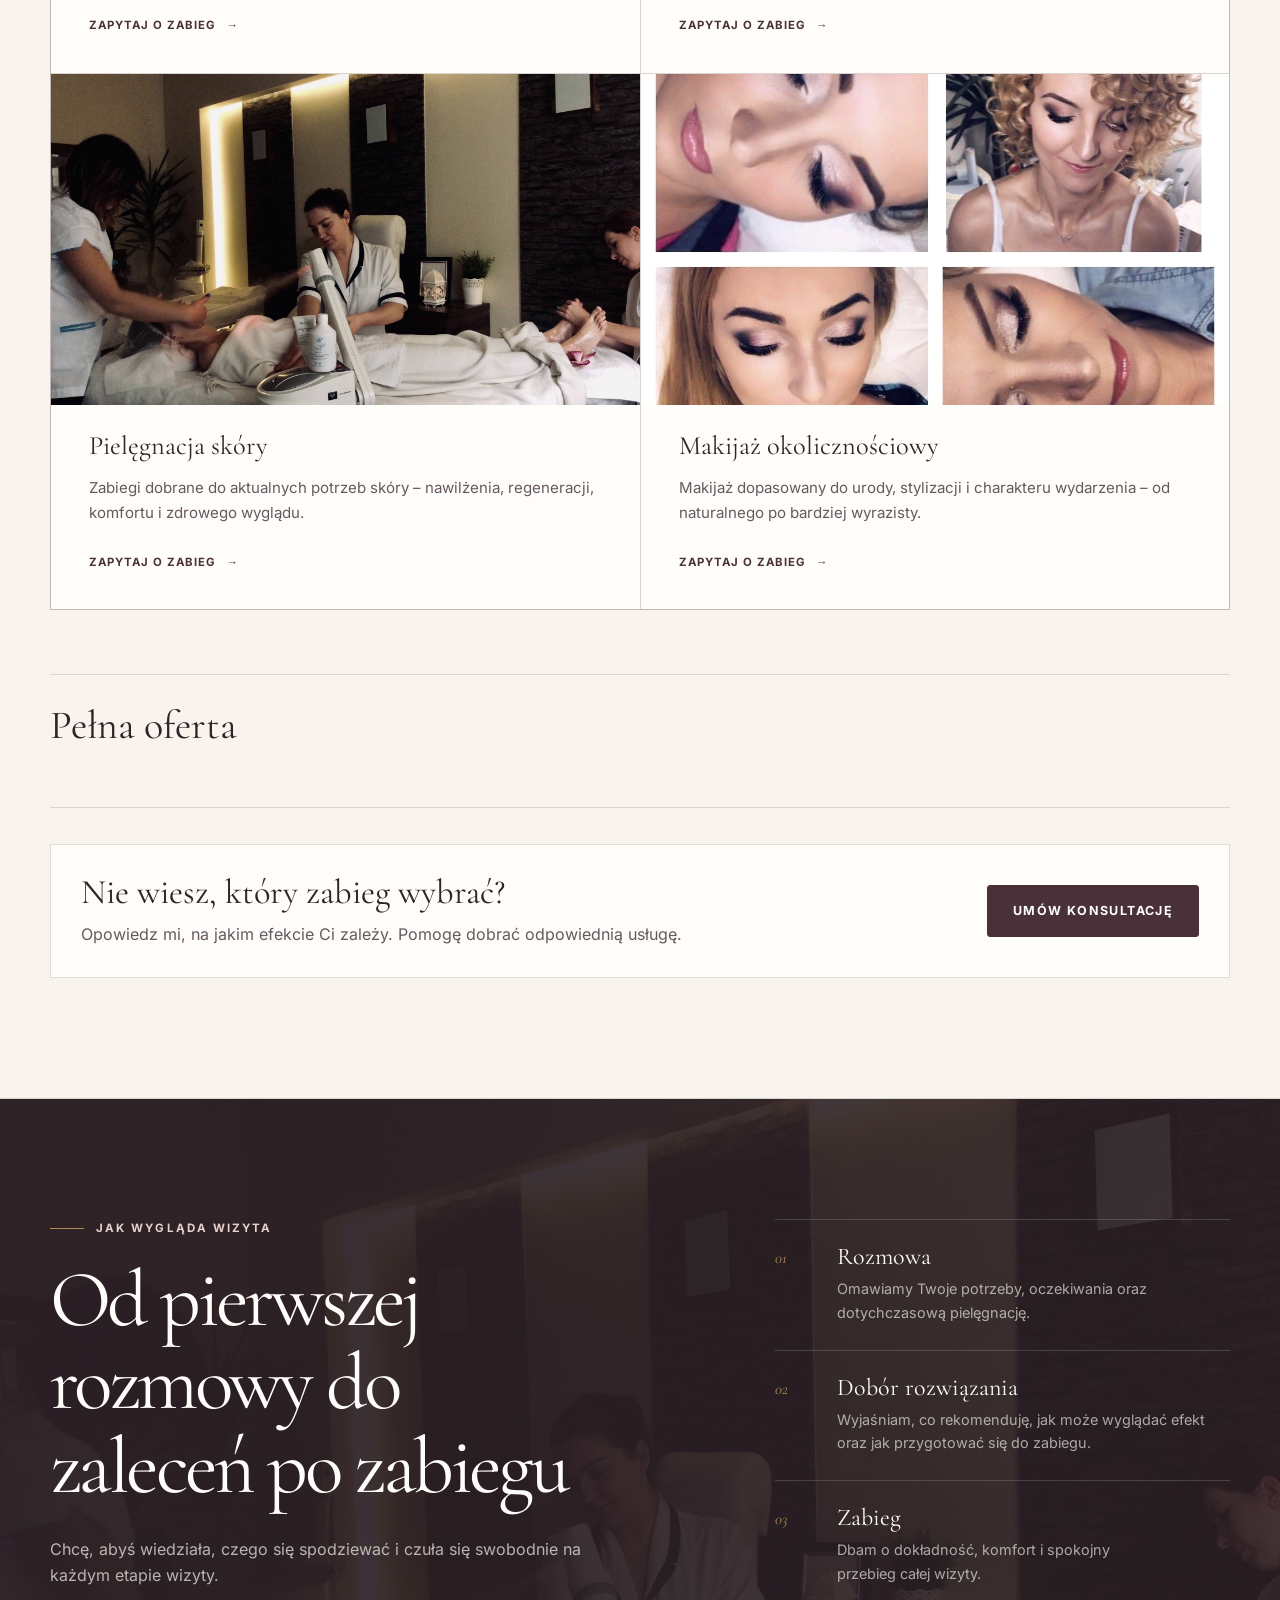
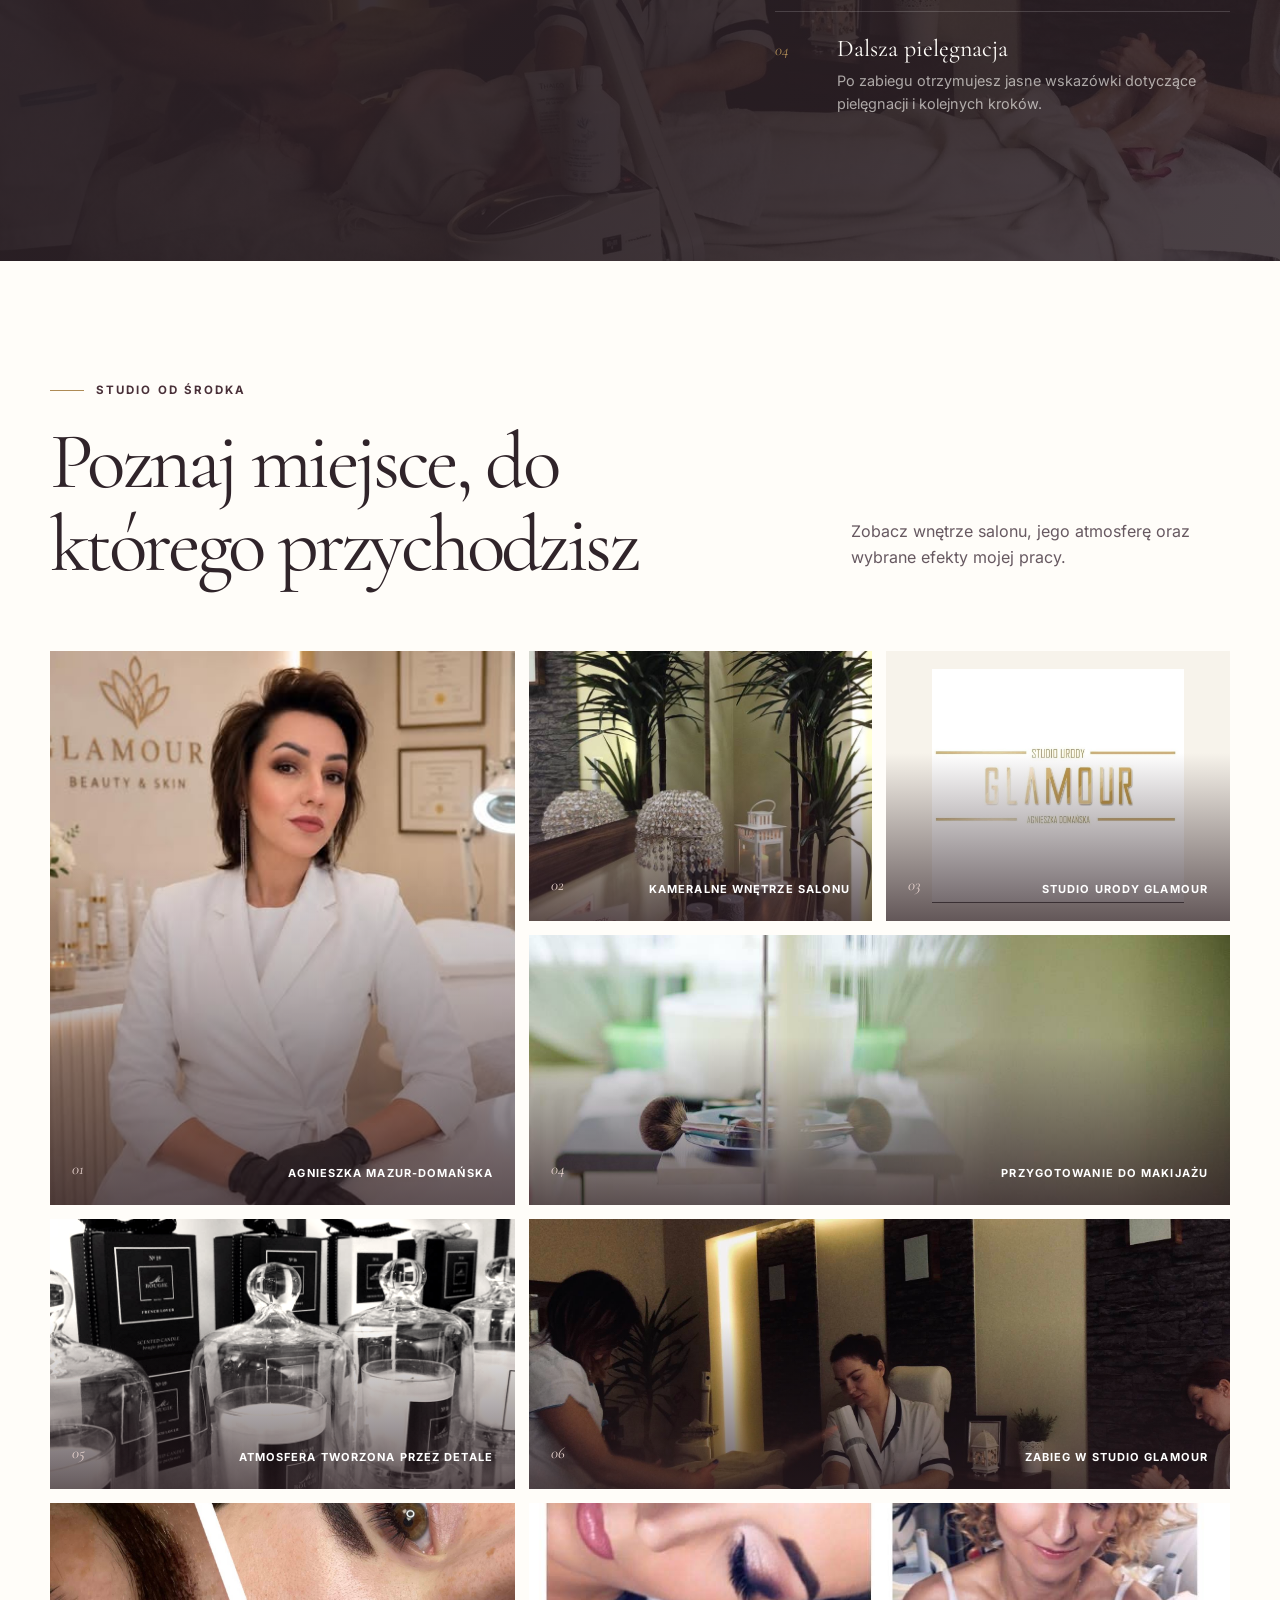
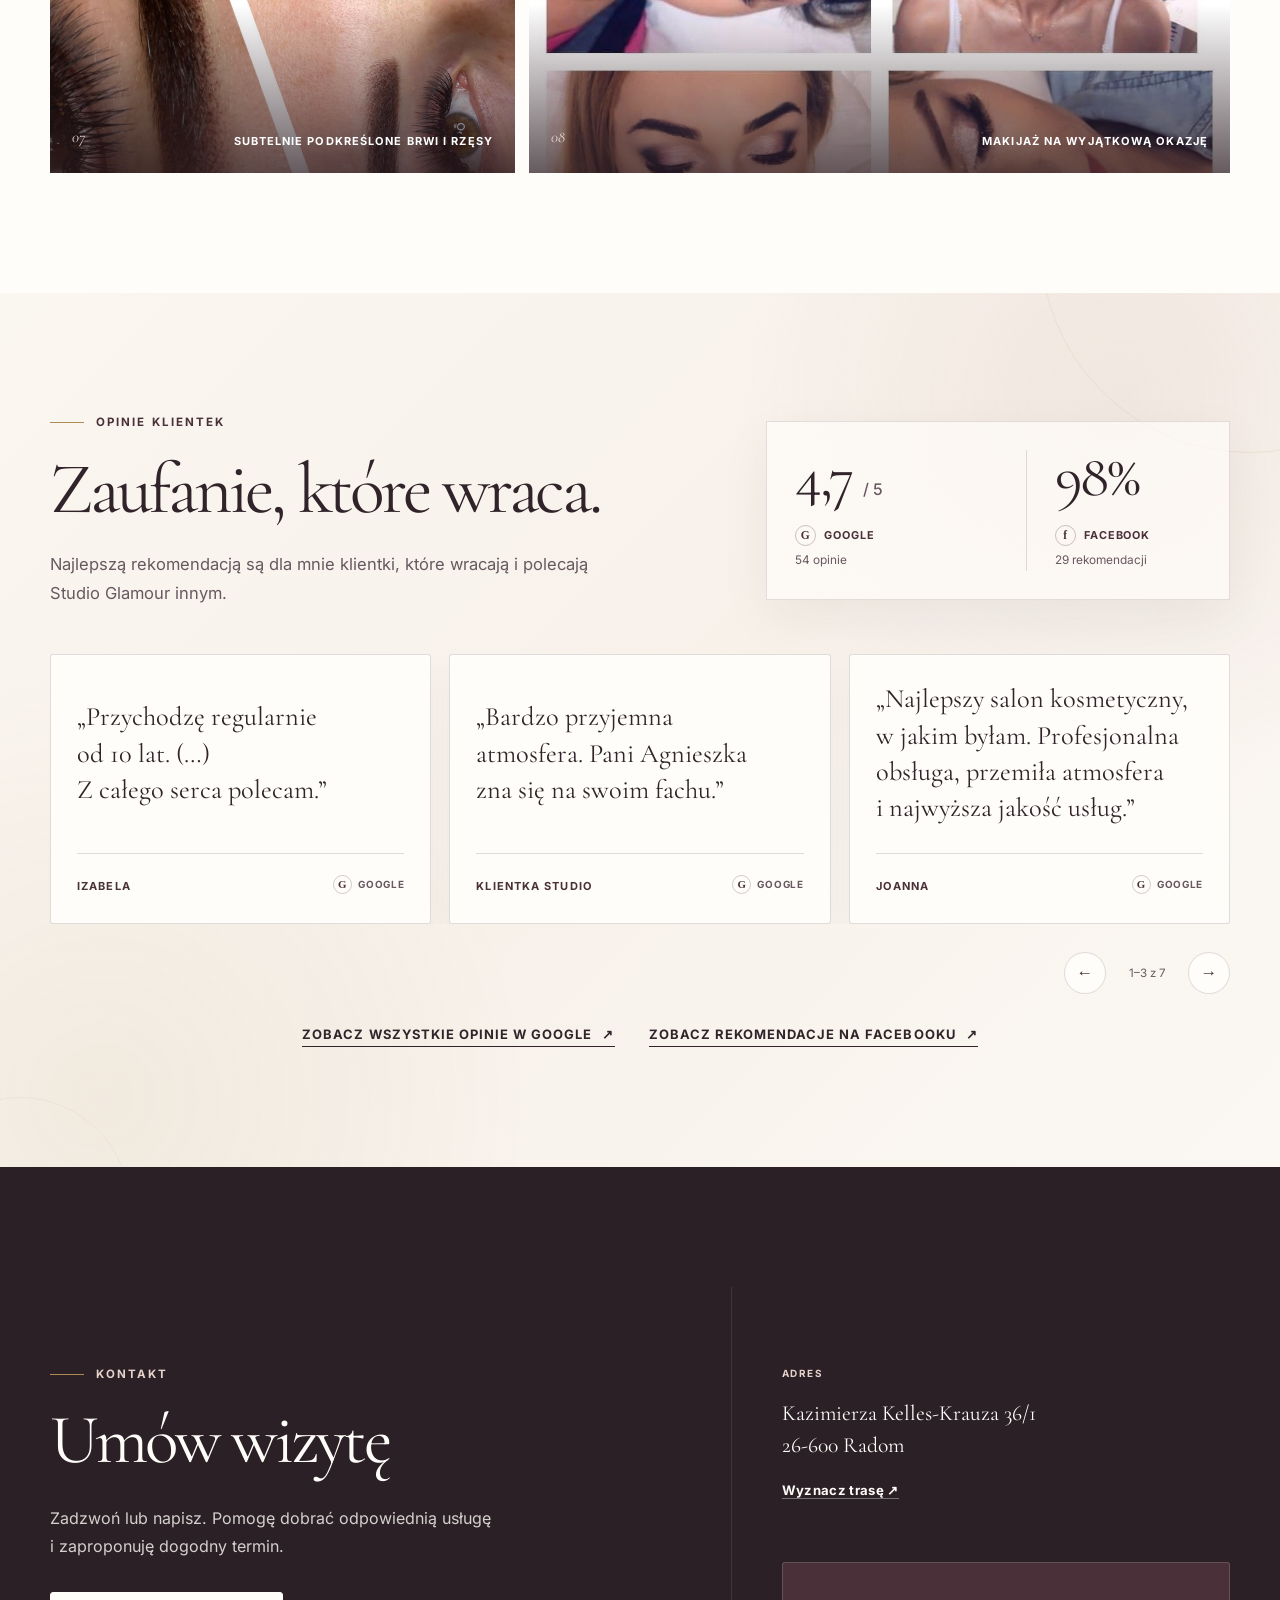
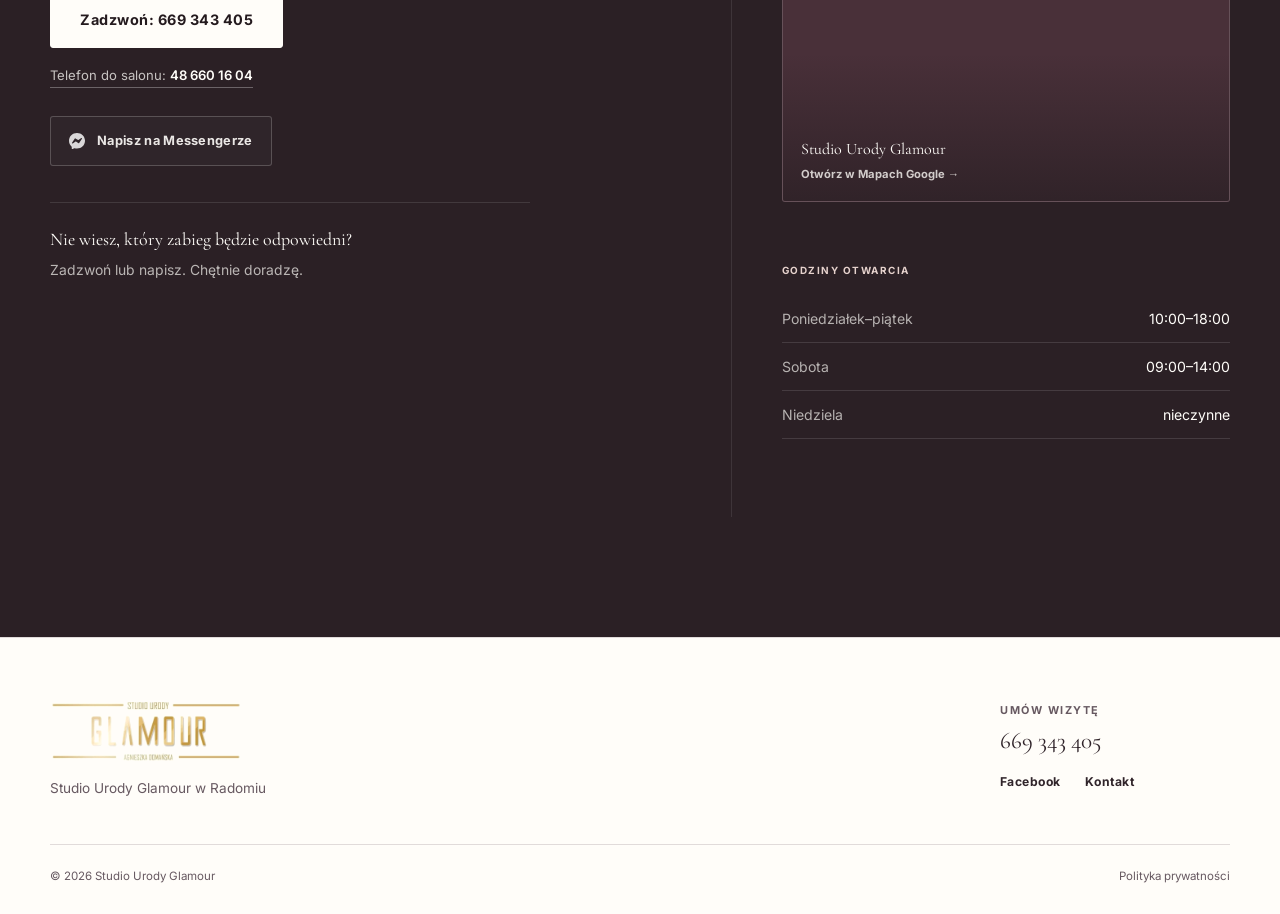
==== commit be70ee1a: "Fix overlapping mobile navigation" ====
--- a/index.html
+++ b/index.html
@@ -17,7 +17,7 @@
       content="Studio Urody Glamour w Radomiu. Zabiegi i makijaż dopasowane do Ciebie."
     >
     <title>Studio Urody Glamour Radom | Agnieszka Mazur-Domańska</title>
-    <link rel="stylesheet" href="styles.css?v=20260721-24">
+    <link rel="stylesheet" href="styles.css?v=20260722-1">
     <link rel="manifest" href="site.webmanifest">
     <script type="application/ld+json">
       {
--- a/styles.css
+++ b/styles.css
@@ -340,12 +340,18 @@
 }
 
 .main-nav {
-  position: fixed;
-  inset: 78px 0 0;
+  position: absolute;
+  top: 100%;
+  right: 0;
+  left: 0;
   display: flex;
+  height: calc(100vh - 78px);
+  height: calc(100dvh - 78px);
+  padding: clamp(32px, 8vh, 64px) 24px calc(96px + env(safe-area-inset-bottom));
+  overflow-y: auto;
   flex-direction: column;
   align-items: center;
-  justify-content: center;
+  justify-content: flex-start;
   gap: 26px;
   background: var(--ivory);
   opacity: 0;
@@ -363,6 +369,7 @@
 .main-nav a {
   font-family: var(--serif);
   font-size: 2rem;
+  line-height: 1.15;
 }
 
 .nav-toggle {
@@ -1939,6 +1946,9 @@
 
   .main-nav {
     position: static;
+    height: auto;
+    padding: 0;
+    overflow: visible;
     flex-direction: row;
     gap: 28px;
     background: transparent;
